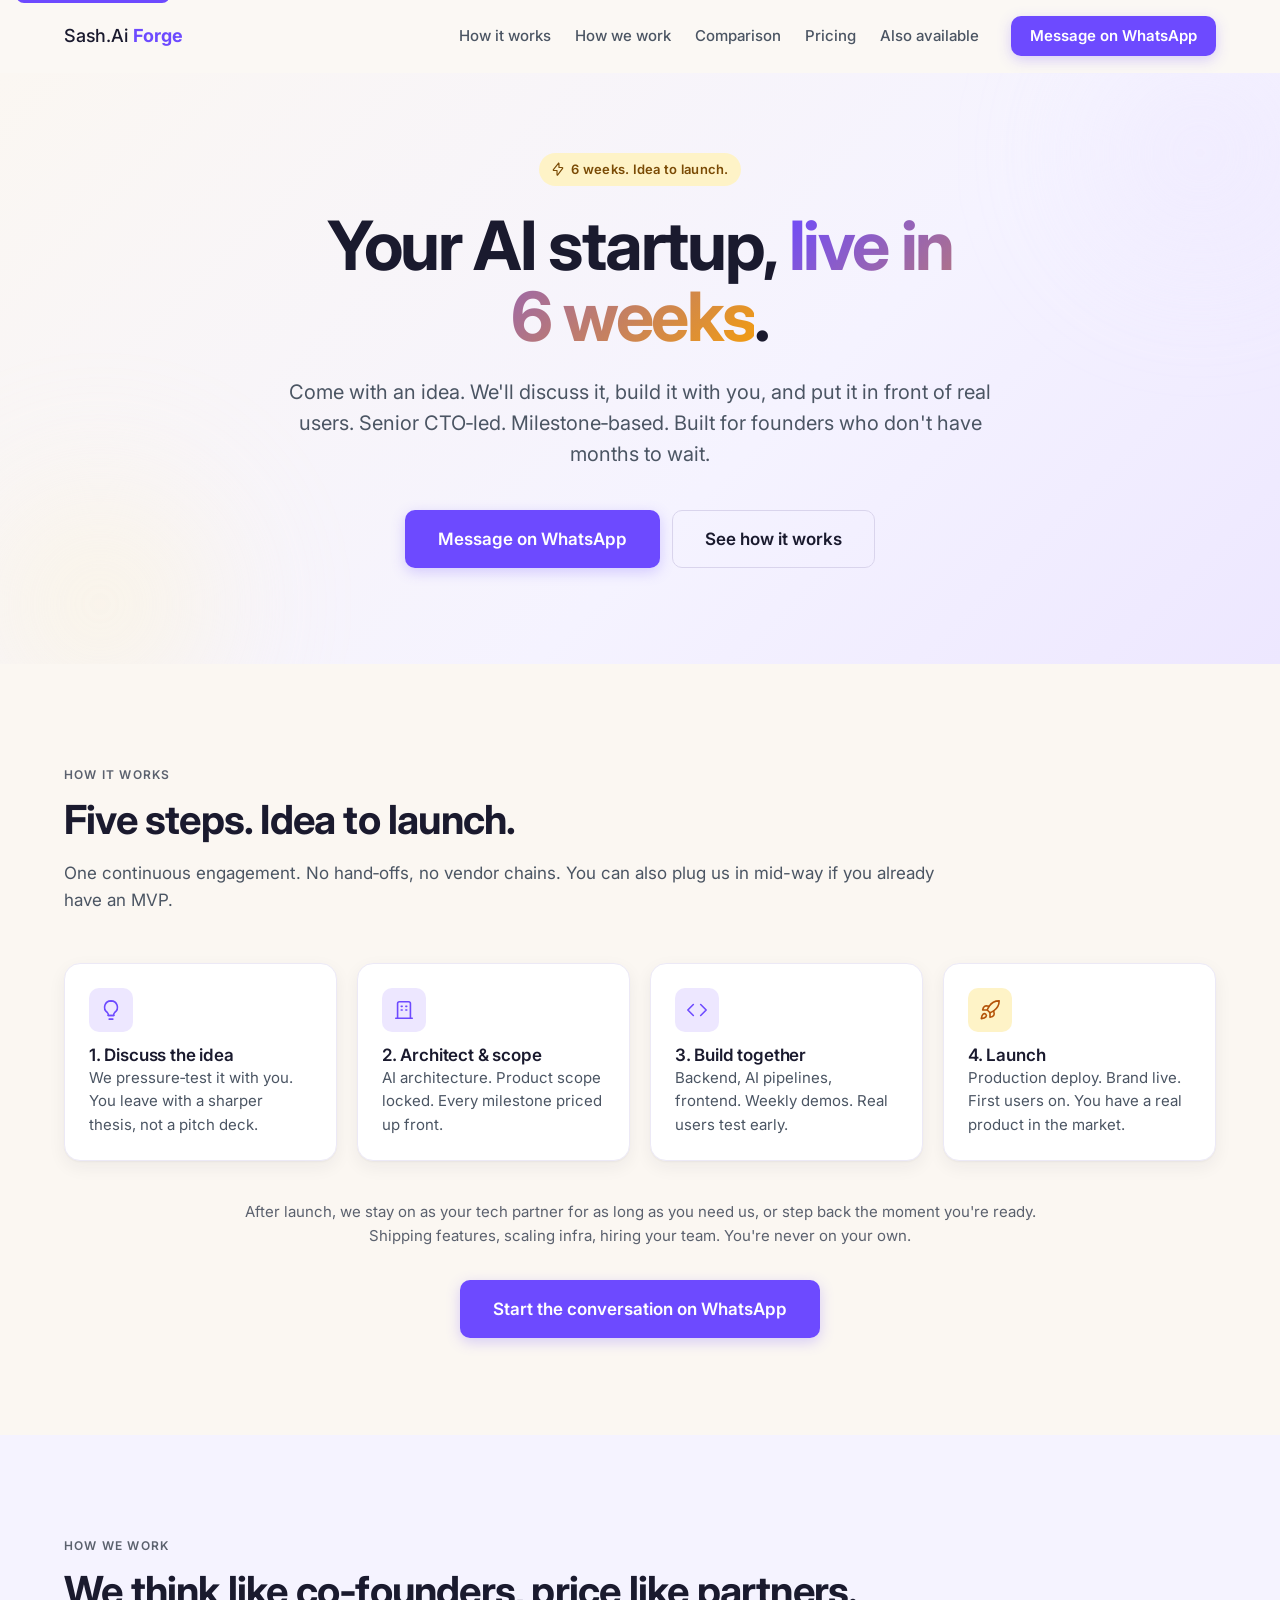
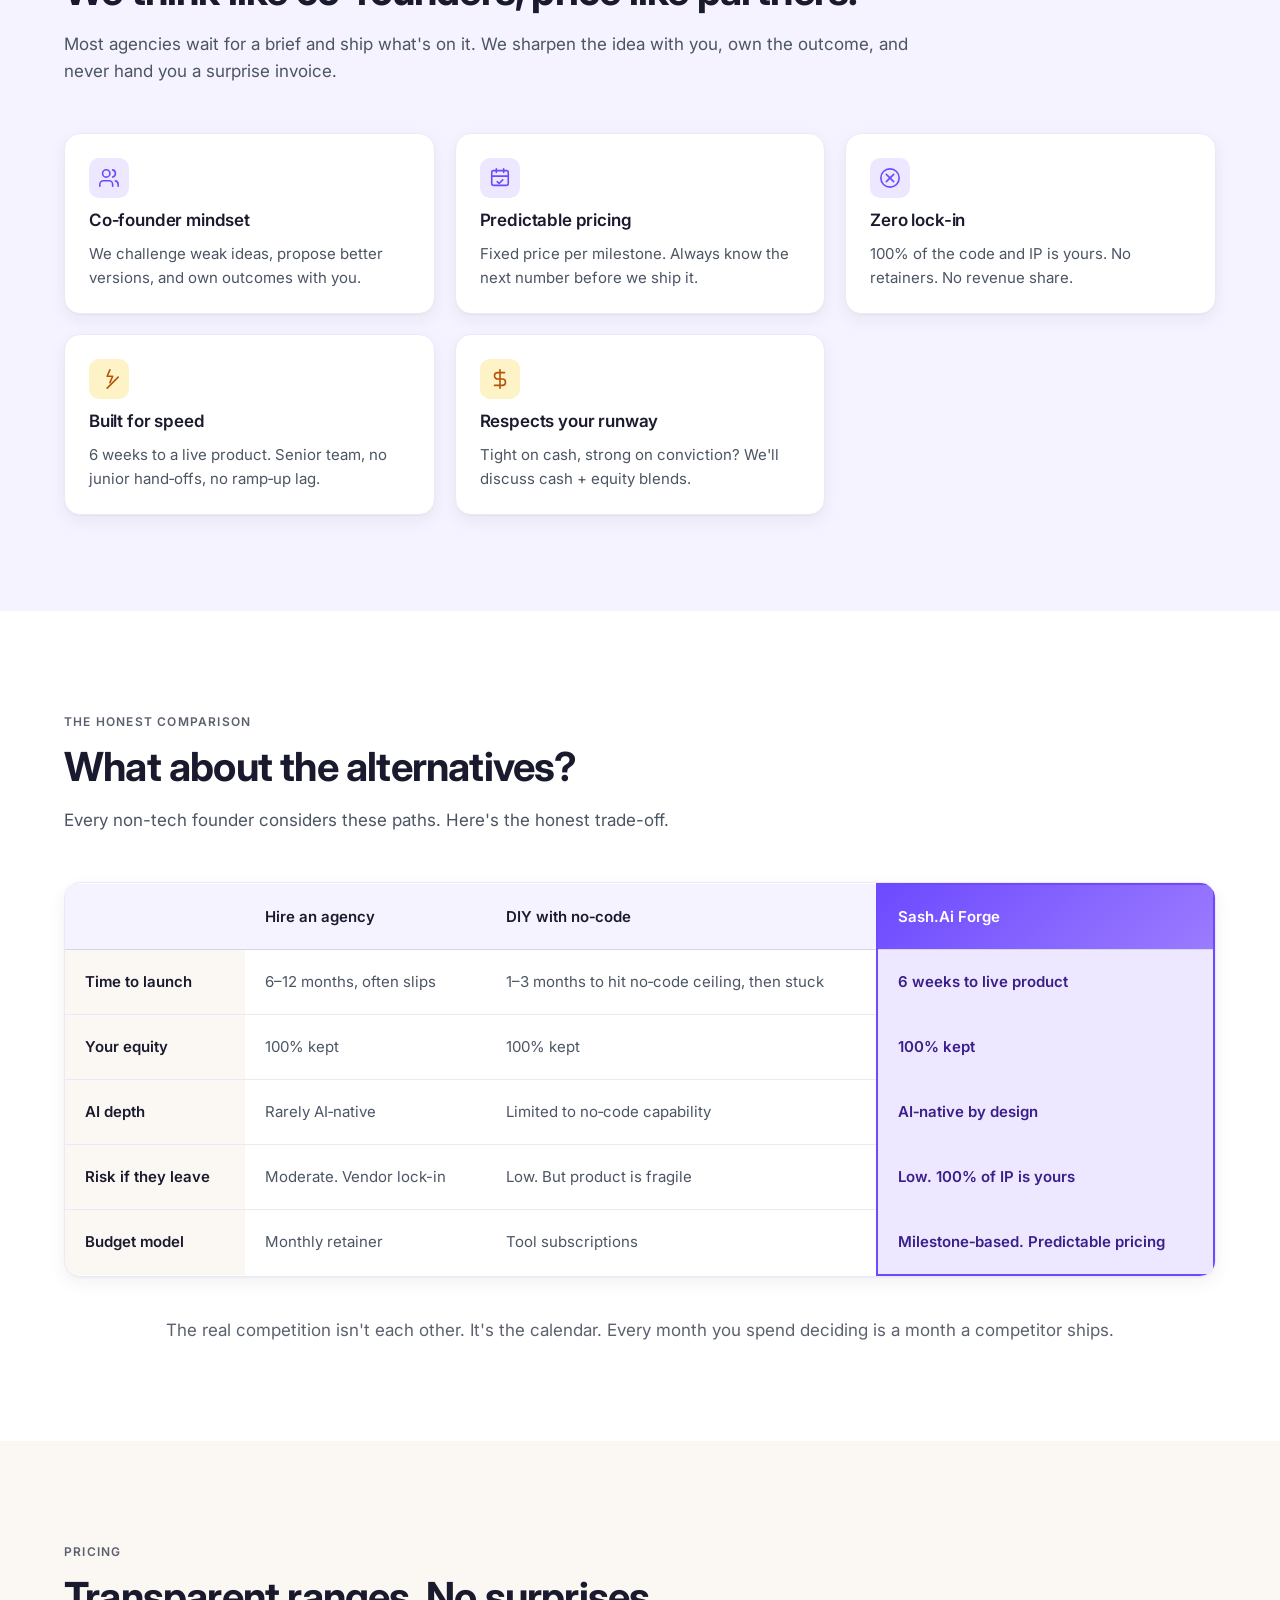
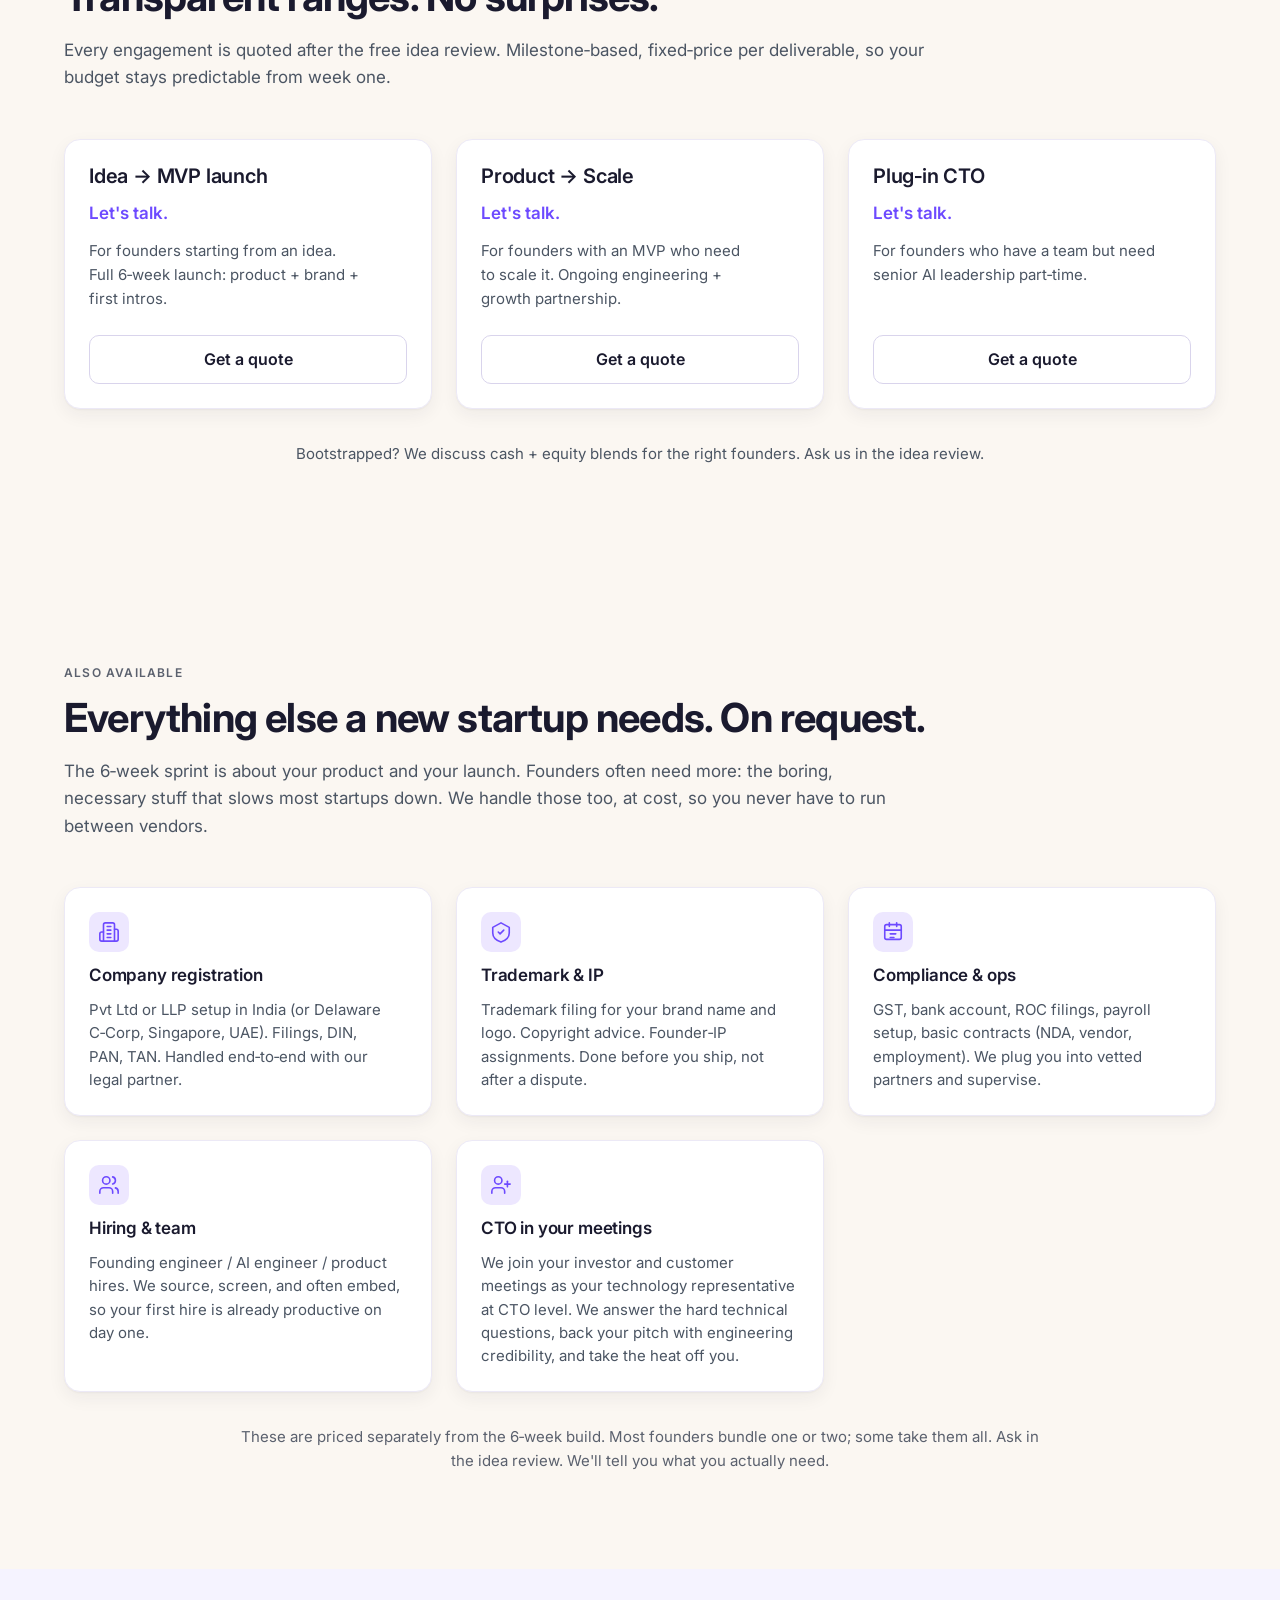
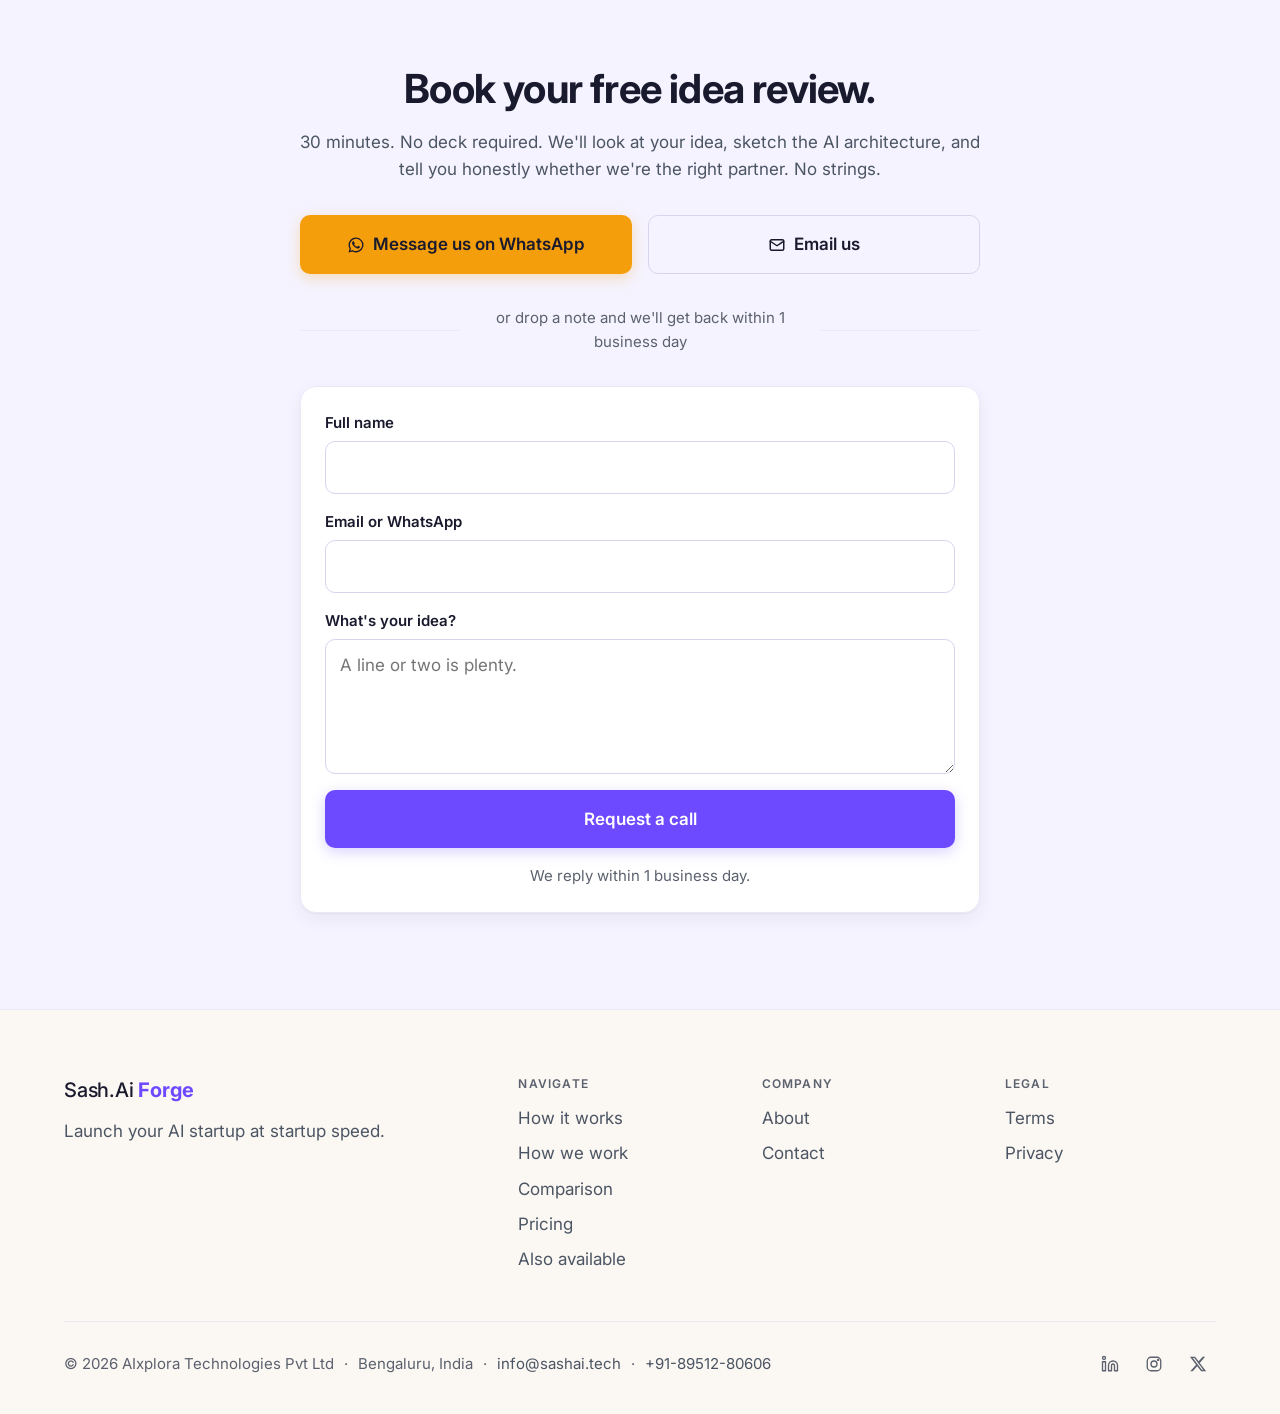
==== index.html @ 44ce14c2 "Remove 'Hire a tech co-founder' column from comparison table Comparison table now 4 columns instead " ====
<!DOCTYPE html>
<html lang="en">
<head>
  <meta charset="UTF-8">
  <meta name="viewport" content="width=device-width, initial-scale=1.0">
  <meta name="theme-color" content="#6D4AFF">

  <title>Sash.Ai Forge: Launch your AI startup at startup speed</title>
  <meta name="description" content="Non-technical founders launch AI startups in 6 weeks. Product and brand, built with you by a senior AI-native CTO. Predictable, milestone-based pricing. Built for founder runway.">
  <meta name="keywords" content="launch AI startup, AI startup launchpad, non-technical founder AI, idea to MVP in weeks, AI MVP development India, end to end startup launch, Bengaluru AI startup, fractional CTO India">
  <link rel="canonical" href="https://sovitgarg.github.io/sash_ai_forge/">
  <meta name="robots" content="index,follow,max-image-preview:large">
  <meta name="author" content="AIxplora Technologies Pvt Ltd">

  <!-- Open Graph -->
  <meta property="og:type" content="website">
  <meta property="og:site_name" content="Sash.Ai Forge">
  <meta property="og:title" content="Launch your AI startup at startup speed. Sash.Ai Forge">
  <meta property="og:description" content="Idea to launched AI product in 6 weeks. Built with you by a senior AI-native CTO. Predictable, milestone-based pricing.">
  <meta property="og:image" content="https://sovitgarg.github.io/sash_ai_forge/assets/images/og/og-image.svg">
  <meta property="og:image:alt" content="Sash.Ai Forge: Launch your AI startup at startup speed">
  <meta property="og:url" content="https://sovitgarg.github.io/sash_ai_forge/">
  <meta property="og:locale" content="en_US">

  <!-- Twitter -->
  <meta name="twitter:card" content="summary_large_image">
  <meta name="twitter:title" content="Launch your AI startup at startup speed">
  <meta name="twitter:description" content="Idea to launched AI product in 6 weeks. Built with you by a senior AI-native CTO.">
  <meta name="twitter:image" content="https://sovitgarg.github.io/sash_ai_forge/assets/images/og/og-image.svg">

  <!-- Favicons -->
  <link rel="icon" type="image/svg+xml" href="./assets/images/favicon.svg">
  <link rel="alternate icon" href="./favicon.ico">

  <!-- Fonts. Non-blocking with swap fallback -->
  <link rel="preconnect" href="https://fonts.googleapis.com">
  <link rel="preconnect" href="https://fonts.gstatic.com" crossorigin>
  <link rel="preload" as="style" href="https://fonts.googleapis.com/css2?family=Inter:wght@400;500;600;700&display=swap">
  <link rel="stylesheet" href="https://fonts.googleapis.com/css2?family=Inter:wght@400;500;600;700&display=swap" media="print" onload="this.media='all'">
  <noscript><link rel="stylesheet" href="https://fonts.googleapis.com/css2?family=Inter:wght@400;500;600;700&display=swap"></noscript>

  <!-- Styles -->
  <link rel="stylesheet" href="./assets/css/reset.css">
  <link rel="stylesheet" href="./assets/css/variables.css">
  <link rel="stylesheet" href="./assets/css/layout.css">
  <link rel="stylesheet" href="./assets/css/components.css">
  <link rel="stylesheet" href="./assets/css/sections.css">

  <!-- JSON-LD: Organization -->
  <script type="application/ld+json">
  {
    "@context": "https://schema.org",
    "@type": "Organization",
    "name": "Sash.Ai Forge",
    "legalName": "AIxplora Technologies Pvt Ltd",
    "url": "https://sovitgarg.github.io/sash_ai_forge/",
    "logo": "https://sovitgarg.github.io/sash_ai_forge/assets/images/og/og-image.svg",
    "description": "A startup launchpad for non-technical founders. Product and brand delivered as one orchestrated launch in 6 weeks, led by a senior AI-native CTO.",
    "sameAs": [
      "https://www.sashai.tech"
    ],
    "contactPoint": [
      {
        "@type": "ContactPoint",
        "email": "info@sashai.tech",
        "telephone": "+91-89512-80606",
        "contactType": "Sales",
        "areaServed": ["IN", "US", "AE", "SG", "GB"],
        "availableLanguage": ["en"]
      },
      {
        "@type": "ContactPoint",
        "contactType": "Customer Support",
        "url": "https://wa.me/918951280606",
        "availableLanguage": ["en"]
      }
    ],
    "address": {
      "@type": "PostalAddress",
      "streetAddress": "301, 2nd Main Rd, east of NGEF Layout, Kasturi Nagar",
      "addressLocality": "Bengaluru",
      "addressRegion": "Karnataka",
      "postalCode": "560043",
      "addressCountry": "IN"
    }
  }
  </script>

  <!-- JSON-LD: Service -->
  <script type="application/ld+json">
  {
    "@context": "https://schema.org",
    "@type": "Service",
    "serviceType": "AI startup launchpad: end-to-end product build and brand, led by a senior AI-native CTO, for non-technical founders",
    "provider": {
      "@type": "Organization",
      "name": "Sash.Ai Forge",
      "url": "https://sovitgarg.github.io/sash_ai_forge/"
    },
    "areaServed": ["IN", "US", "AE", "SG", "GB"],
    "audience": {
      "@type": "Audience",
      "audienceType": "Non-technical founders launching AI startups"
    },
    "offers": [
      { "@type": "Offer", "name": "Idea to MVP launch (6-week)", "description": "Full 6-week launch: product and brand." },
      { "@type": "Offer", "name": "Product to scale engagement", "description": "Ongoing engineering + growth partnership for founders with an MVP." },
      { "@type": "Offer", "name": "Plug-in CTO (part-time technical leadership)", "description": "Senior AI leadership for founders who already have a team." }
    ]
  }
  </script>

  <!-- JSON-LD: BreadcrumbList -->
  <script type="application/ld+json">
  {
    "@context": "https://schema.org",
    "@type": "BreadcrumbList",
    "itemListElement": [
      { "@type": "ListItem", "position": 1, "name": "Home", "item": "https://sovitgarg.github.io/sash_ai_forge/" }
    ]
  }
  </script>
</head>
<body>
  <a class="skip-link" href="#main">Skip to content</a>

  <header class="site-header" role="banner">
    <div class="container site-header__inner">
      <a class="site-header__logo" href="#hero" aria-label="Sash.Ai Forge home">
        Sash.Ai <strong>Forge</strong>
      </a>

      <nav class="site-nav" role="navigation" aria-label="Primary">
        <ul class="site-nav__list">
          <li><a class="site-nav__link" href="#journey">How it works</a></li>
          <li><a class="site-nav__link" href="#partnership">How we work</a></li>
          <li><a class="site-nav__link" href="#comparison">Comparison</a></li>
          <li><a class="site-nav__link" href="#pricing">Pricing</a></li>
          <li><a class="site-nav__link" href="#extras">Also available</a></li>
        </ul>
        <a class="btn btn--primary site-header__cta" href="https://wa.me/918951280606" data-wa="Header">Message on WhatsApp</a>
      </nav>

      <button class="site-header__burger" type="button" data-nav-toggle aria-expanded="false" aria-controls="mobile-nav" aria-label="Open navigation menu">
        <span class="site-header__burger-bar" aria-hidden="true"></span>
        <span class="site-header__burger-bar" aria-hidden="true"></span>
        <span class="site-header__burger-bar" aria-hidden="true"></span>
      </button>
    </div>

    <div id="mobile-nav" class="mobile-nav" data-nav-menu data-open="false" role="navigation" aria-label="Mobile">
      <ul class="mobile-nav__list">
        <li><a class="mobile-nav__link" href="#journey">How it works</a></li>
        <li><a class="mobile-nav__link" href="#partnership">How we work</a></li>
        <li><a class="mobile-nav__link" href="#comparison">Comparison</a></li>
        <li><a class="mobile-nav__link" href="#pricing">Pricing</a></li>
        <li><a class="mobile-nav__link" href="#extras">Also available</a></li>
      </ul>
      <a class="btn btn--primary btn--block mobile-nav__cta" href="https://wa.me/918951280606" data-wa="Header-Mobile">Message on WhatsApp</a>
    </div>
  </header>

  <main id="main">
    <!-- §1 HERO -->
    <section id="hero" class="hero" data-hero aria-labelledby="hero-title">
      <div class="container hero__inner">
        <div class="hero__content reveal">
          <span class="hero__eyebrow badge badge--warm">
            <svg class="icon" aria-hidden="true" viewBox="0 0 24 24" fill="none" stroke="currentColor" stroke-width="2" stroke-linecap="round" stroke-linejoin="round"><path d="M13 2 4.09 12.97a1 1 0 0 0 .77 1.63h5.47v7.4a.5.5 0 0 0 .89.31L19.91 11.03a1 1 0 0 0-.77-1.63h-5.47V2.31a.5.5 0 0 0-.67-.3z"/></svg>
            6 weeks. Idea to launch.
          </span>
          <h1 id="hero-title" class="hero__title">Your AI startup, <span class="hero__title-accent">live in 6 weeks</span>.</h1>
          <p class="hero__subhead">
            Come with an idea. We'll discuss it, build it with you, and put it in front of real users. Senior CTO‑led. Milestone‑based. Built for founders who don't have months to wait.
          </p>

          <div class="hero__ctas">
            <a class="btn btn--primary btn--lg hero__cta-primary" href="https://wa.me/918951280606" data-wa="Hero">Message on WhatsApp</a>
            <a class="btn btn--secondary btn--lg hero__cta-secondary" href="#journey">See how it works</a>
          </div>
        </div>
      </div>
    </section>

    <!-- §2 JOURNEY -->
    <section id="journey" class="section section--warm">
      <div class="container">
        <header class="section-header reveal">
          <p class="eyebrow">HOW IT WORKS</p>
          <h2>Five steps. Idea to launch.</h2>
          <p class="lead">One continuous engagement. No hand‑offs, no vendor chains. You can also plug us in mid-way if you already have an MVP.</p>
        </header>

        <ol class="journey-list reveal">
          <li class="journey-card card">
            <span class="journey-card__icon" aria-hidden="true">
              <svg viewBox="0 0 24 24" fill="none" stroke="currentColor" stroke-width="1.75" stroke-linecap="round" stroke-linejoin="round">
                <path d="M9 18h6"/><path d="M10 22h4"/>
                <path d="M12 2a7 7 0 0 0-4 12.73c.66.53 1 1.33 1 2.15V18h6v-1.12c0-.82.34-1.62 1-2.15A7 7 0 0 0 12 2z"/>
              </svg>
            </span>
            <div class="journey-card__body">
              <h3 class="journey-card__title">1. Discuss the idea</h3>
              <p>We pressure‑test it with you. You leave with a sharper thesis, not a pitch deck.</p>
            </div>
          </li>

          <li class="journey-card card">
            <span class="journey-card__icon" aria-hidden="true">
              <svg viewBox="0 0 24 24" fill="none" stroke="currentColor" stroke-width="1.75" stroke-linecap="round" stroke-linejoin="round">
                <path d="M3 21h18"/><path d="M9 8h1"/><path d="M9 12h1"/><path d="M14 8h1"/><path d="M14 12h1"/>
                <path d="M5 21V5a2 2 0 0 1 2-2h10a2 2 0 0 1 2 2v16"/>
              </svg>
            </span>
            <div class="journey-card__body">
              <h3 class="journey-card__title">2. Architect &amp; scope</h3>
              <p>AI architecture. Product scope locked. Every milestone priced up front.</p>
            </div>
          </li>

          <li class="journey-card card">
            <span class="journey-card__icon" aria-hidden="true">
              <svg viewBox="0 0 24 24" fill="none" stroke="currentColor" stroke-width="1.75" stroke-linecap="round" stroke-linejoin="round">
                <path d="M16 18 22 12 16 6"/><path d="m8 6-6 6 6 6"/>
              </svg>
            </span>
            <div class="journey-card__body">
              <h3 class="journey-card__title">3. Build together</h3>
              <p>Backend, AI pipelines, frontend. Weekly demos. Real users test early.</p>
            </div>
          </li>

          <li class="journey-card card">
            <span class="journey-card__icon" aria-hidden="true">
              <svg viewBox="0 0 24 24" fill="none" stroke="currentColor" stroke-width="1.75" stroke-linecap="round" stroke-linejoin="round">
                <path d="M4.5 16.5c-1.5 1.26-2 5-2 5s3.74-.5 5-2c.71-.84.7-2.13-.09-2.91a2.18 2.18 0 0 0-2.91-.09z"/>
                <path d="m12 15-3-3a22 22 0 0 1 2-3.95A12.88 12.88 0 0 1 22 2c0 2.72-.78 7.5-6 11a22.35 22.35 0 0 1-4 2z"/>
                <path d="M9 12H4s.55-3.03 2-4c1.62-1.08 5 0 5 0"/>
                <path d="M12 15v5s3.03-.55 4-2c1.08-1.62 0-5 0-5"/>
              </svg>
            </span>
            <div class="journey-card__body">
              <h3 class="journey-card__title">4. Launch</h3>
              <p>Production deploy. Brand live. First users on. You have a real product in the market.</p>
            </div>
          </li>

        </ol>

        <p class="journey-afterword reveal">After launch, we stay on as your tech partner for as long as you need us, or step back the moment you're ready. Shipping features, scaling infra, hiring your team. You're never on your own.</p>

        <div class="journey-cta reveal">
          <a class="btn btn--primary btn--lg" href="https://wa.me/918951280606" data-wa="Journey">Start the conversation on WhatsApp</a>
        </div>
      </div>
    </section>

    <!-- §3 (merged). PARTNERSHIP + RUNWAY -->
    <section id="partnership" class="section section--soft" aria-labelledby="partnership-title">
      <div class="container">
        <header class="section-header reveal">
          <p class="eyebrow">HOW WE WORK</p>
          <h2 id="partnership-title">We think like co‑founders, price like partners.</h2>
          <p class="lead">Most agencies wait for a brief and ship what's on it. We sharpen the idea with you, own the outcome, and never hand you a surprise invoice.</p>
        </header>

        <ul class="values-grid reveal">
          <li class="value-card card">
            <span class="icon-tile" aria-hidden="true">
              <svg viewBox="0 0 24 24" fill="none" stroke="currentColor" stroke-width="1.75" stroke-linecap="round" stroke-linejoin="round"><path d="M16 21v-2a4 4 0 0 0-4-4H6a4 4 0 0 0-4 4v2"/><circle cx="9" cy="7" r="4"/><path d="M22 21v-2a4 4 0 0 0-3-3.87"/><path d="M16 3.13a4 4 0 0 1 0 7.75"/></svg>
            </span>
            <h3>Co‑founder mindset</h3>
            <p>We challenge weak ideas, propose better versions, and own outcomes with you.</p>
          </li>

          <li class="value-card card">
            <span class="icon-tile" aria-hidden="true">
              <svg viewBox="0 0 24 24" fill="none" stroke="currentColor" stroke-width="1.75" stroke-linecap="round" stroke-linejoin="round"><rect x="3" y="4" width="18" height="16" rx="2"/><path d="M16 2v4"/><path d="M8 2v4"/><path d="M3 10h18"/><path d="m9 16 2 2 4-4"/></svg>
            </span>
            <h3>Predictable pricing</h3>
            <p>Fixed price per milestone. Always know the next number before we ship it.</p>
          </li>

          <li class="value-card card">
            <span class="icon-tile" aria-hidden="true">
              <svg viewBox="0 0 24 24" fill="none" stroke="currentColor" stroke-width="1.75" stroke-linecap="round" stroke-linejoin="round"><circle cx="12" cy="12" r="10"/><path d="M16 8 8 16"/><path d="M16 16 8 8"/></svg>
            </span>
            <h3>Zero lock-in</h3>
            <p>100% of the code and IP is yours. No retainers. No revenue share.</p>
          </li>

          <li class="value-card card">
            <span class="icon-tile icon-tile--warm" aria-hidden="true">
              <svg viewBox="0 0 24 24" fill="none" stroke="currentColor" stroke-width="1.75" stroke-linecap="round" stroke-linejoin="round"><path d="m13 2-3 7h6l-3 7"/><path d="m10 22 12-12"/></svg>
            </span>
            <h3>Built for speed</h3>
            <p>6 weeks to a live product. Senior team, no junior hand‑offs, no ramp‑up lag.</p>
          </li>

          <li class="value-card card">
            <span class="icon-tile icon-tile--warm" aria-hidden="true">
              <svg viewBox="0 0 24 24" fill="none" stroke="currentColor" stroke-width="1.75" stroke-linecap="round" stroke-linejoin="round"><path d="M12 2v20"/><path d="M17 5H9.5a3.5 3.5 0 0 0 0 7h5a3.5 3.5 0 0 1 0 7H6"/></svg>
            </span>
            <h3>Respects your runway</h3>
            <p>Tight on cash, strong on conviction? We'll discuss cash + equity blends.</p>
          </li>

        </ul>
      </div>
    </section>

    <!-- §5 COMPARISON -->
    <section id="comparison" class="section">
      <div class="container">
        <header class="section-header reveal">
          <p class="eyebrow">THE HONEST COMPARISON</p>
          <h2>What about the alternatives?</h2>
          <p class="lead">Every non-tech founder considers these paths. Here's the honest trade-off.</p>
        </header>

        <div class="table-wrap reveal">
          <table class="compare-table">
            <thead>
              <tr>
                <th scope="col"><span class="sr-only">Dimension</span></th>
                <th scope="col">Hire an agency</th>
                <th scope="col">DIY with no‑code</th>
                <th scope="col" class="compare-table__sash">Sash.Ai Forge</th>
              </tr>
            </thead>
            <tbody>
              <tr>
                <th scope="row">Time to launch</th>
                <td>6&ndash;12 months, often slips</td>
                <td>1&ndash;3 months to hit no‑code ceiling, then stuck</td>
                <td class="compare-table__sash"><strong>6 weeks to live product</strong></td>
              </tr>
              <tr>
                <th scope="row">Your equity</th>
                <td>100% kept</td>
                <td>100% kept</td>
                <td class="compare-table__sash"><strong>100% kept</strong></td>
              </tr>
              <tr>
                <th scope="row">AI depth</th>
                <td>Rarely AI‑native</td>
                <td>Limited to no‑code capability</td>
                <td class="compare-table__sash"><strong>AI‑native by design</strong></td>
              </tr>
              <tr>
                <th scope="row">Risk if they leave</th>
                <td>Moderate. Vendor lock-in</td>
                <td>Low. But product is fragile</td>
                <td class="compare-table__sash"><strong>Low. 100% of IP is yours</strong></td>
              </tr>
              <tr>
                <th scope="row">Budget model</th>
                <td>Monthly retainer</td>
                <td>Tool subscriptions</td>
                <td class="compare-table__sash"><strong>Milestone‑based. Predictable pricing</strong></td>
              </tr>
            </tbody>
          </table>
        </div>

        <p class="compare-footnote reveal">The real competition isn't each other. It's the calendar. Every month you spend deciding is a month a competitor ships.</p>
      </div>
    </section>


    <!-- Case studies section: hidden for v1. Re-enable when real outcomes + logos are available. -->
    <!--
    <section id="case-studies" class="section section--warm">
      <div class="container">
        <header class="section-header">
          <p class="eyebrow">PROOF</p>
          <h2>Products we've shipped.</h2>
        </header>
        <div class="grid grid--2">
          <article class="card">
            <h3>Grambvels AI</h3>
            <p>Voice-AI latency cut to production‑grade. Shipped in X weeks.</p>
            <a href="./case-studies/grambvels.html">Read the story &rarr;</a>
          </article>
          <article class="card">
            <h3>Kokken Robotics</h3>
            <p>Intelligent call assistant with agentic capabilities, live with X users.</p>
            <a href="./case-studies/kokken.html">Read the story &rarr;</a>
          </article>
        </div>
      </div>
    </section>
    -->

    <!-- §9 PRICING -->
    <section id="pricing" class="section section--warm">
      <div class="container">
        <header class="section-header reveal">
          <p class="eyebrow">PRICING</p>
          <h2>Transparent ranges. No surprises.</h2>
          <p class="lead">Every engagement is quoted after the free idea review. Milestone&#8209;based, fixed&#8209;price per deliverable, so your budget stays predictable from week one.</p>
        </header>

        <div class="grid grid--3 reveal">
          <article class="card pricing-card">
            <h3 class="pricing-card__title">Idea &rarr; MVP launch</h3>
            <p class="pricing-card__price">Let's talk.</p>
            <p class="pricing-card__desc">For founders starting from an idea. Full 6&#8209;week launch: product + brand + first intros.</p>
            <a class="btn btn--secondary btn--block" href="#contact">Get a quote</a>
          </article>

          <article class="card pricing-card">
            <h3 class="pricing-card__title">Product &rarr; Scale</h3>
            <p class="pricing-card__price">Let's talk.</p>
            <p class="pricing-card__desc">For founders with an MVP who need to scale it. Ongoing engineering + growth partnership.</p>
            <a class="btn btn--secondary btn--block" href="#contact">Get a quote</a>
          </article>

          <article class="card pricing-card">
            <h3 class="pricing-card__title">Plug‑in CTO</h3>
            <p class="pricing-card__price">Let's talk.</p>
            <p class="pricing-card__desc">For founders who have a team but need senior AI leadership part‑time.</p>
            <a class="btn btn--secondary btn--block" href="#contact">Get a quote</a>
          </article>
        </div>

        <p class="pricing-footnote reveal">Bootstrapped? We discuss cash + equity blends for the right founders. Ask us in the idea review.</p>
      </div>
    </section>


    <!-- §10.5 ADDITIONAL SERVICES -->
    <section id="extras" class="section section--warm">
      <div class="container">
        <header class="section-header reveal">
          <p class="eyebrow">ALSO AVAILABLE</p>
          <h2>Everything else a new startup needs. On request.</h2>
          <p class="lead">The 6‑week sprint is about your product and your launch. Founders often need more: the boring, necessary stuff that slows most startups down. We handle those too, at cost, so you never have to run between vendors.</p>
        </header>

        <ul class="extras-grid grid grid--3 reveal">
          <li class="extras-tile card">
            <span class="icon-tile" aria-hidden="true">
              <svg viewBox="0 0 24 24" fill="none" stroke="currentColor" stroke-width="1.75" stroke-linecap="round" stroke-linejoin="round" aria-hidden="true">
                <path d="M6 22V4a2 2 0 0 1 2-2h8a2 2 0 0 1 2 2v18Z"/>
                <path d="M6 12H4a2 2 0 0 0-2 2v6a2 2 0 0 0 2 2h2"/>
                <path d="M18 9h2a2 2 0 0 1 2 2v9a2 2 0 0 1-2 2h-2"/>
                <path d="M10 6h4"/>
                <path d="M10 10h4"/>
                <path d="M10 14h4"/>
                <path d="M10 18h4"/>
              </svg>
            </span>
            <h3 class="extras-tile__title">Company registration</h3>
            <p>Pvt Ltd or LLP setup in India (or Delaware C‑Corp, Singapore, UAE). Filings, DIN, PAN, TAN. Handled end‑to‑end with our legal partner.</p>
          </li>

          <li class="extras-tile card">
            <span class="icon-tile" aria-hidden="true">
              <svg viewBox="0 0 24 24" fill="none" stroke="currentColor" stroke-width="1.75" stroke-linecap="round" stroke-linejoin="round" aria-hidden="true">
                <path d="M12 2 3 7v6c0 5 3.5 8 9 10 5.5-2 9-5 9-10V7l-9-5z"/>
                <path d="m9 12 2 2 4-4"/>
              </svg>
            </span>
            <h3 class="extras-tile__title">Trademark &amp; IP</h3>
            <p>Trademark filing for your brand name and logo. Copyright advice. Founder‑IP assignments. Done before you ship, not after a dispute.</p>
          </li>

          <li class="extras-tile card">
            <span class="icon-tile" aria-hidden="true">
              <svg viewBox="0 0 24 24" fill="none" stroke="currentColor" stroke-width="1.75" stroke-linecap="round" stroke-linejoin="round" aria-hidden="true">
                <rect x="3" y="4" width="18" height="16" rx="2"/>
                <path d="M8 2v4"/>
                <path d="M16 2v4"/>
                <path d="M3 10h18"/>
                <path d="M9 14h6"/>
                <path d="M9 18h4"/>
              </svg>
            </span>
            <h3 class="extras-tile__title">Compliance &amp; ops</h3>
            <p>GST, bank account, ROC filings, payroll setup, basic contracts (NDA, vendor, employment). We plug you into vetted partners and supervise.</p>
          </li>

          <li class="extras-tile card">
            <span class="icon-tile" aria-hidden="true">
              <svg viewBox="0 0 24 24" fill="none" stroke="currentColor" stroke-width="1.75" stroke-linecap="round" stroke-linejoin="round" aria-hidden="true">
                <path d="M16 21v-2a4 4 0 0 0-4-4H6a4 4 0 0 0-4 4v2"/>
                <circle cx="9" cy="7" r="4"/>
                <path d="M22 21v-2a4 4 0 0 0-3-3.87"/>
                <path d="M16 3.13a4 4 0 0 1 0 7.75"/>
              </svg>
            </span>
            <h3 class="extras-tile__title">Hiring &amp; team</h3>
            <p>Founding engineer / AI engineer / product hires. We source, screen, and often embed, so your first hire is already productive on day one.</p>
          </li>

          <li class="extras-tile card">
            <span class="icon-tile" aria-hidden="true">
              <svg viewBox="0 0 24 24" fill="none" stroke="currentColor" stroke-width="1.75" stroke-linecap="round" stroke-linejoin="round" aria-hidden="true">
                <path d="M16 21v-2a4 4 0 0 0-4-4H6a4 4 0 0 0-4 4v2"/>
                <circle cx="9" cy="7" r="4"/>
                <path d="M22 11h-6"/><path d="M19 8v6"/>
              </svg>
            </span>
            <h3 class="extras-tile__title">CTO in your meetings</h3>
            <p>We join your investor and customer meetings as your technology representative at CTO level. We answer the hard technical questions, back your pitch with engineering credibility, and take the heat off you.</p>
          </li>
        </ul>

        <p class="extras-footnote reveal">These are priced separately from the 6‑week build. Most founders bundle one or two; some take them all. Ask in the idea review. We'll tell you what you actually need.</p>
      </div>
    </section>

    <!-- §11 FINAL CTA -->
    <section id="contact" class="section section--soft">
      <div class="container">
        <div class="final-cta reveal">
          <header class="section-header final-cta__header">
            <h2>Book your free idea review.</h2>
            <p class="lead">30 minutes. No deck required. We'll look at your idea, sketch the AI architecture, and tell you honestly whether we're the right partner. No strings.</p>
          </header>

          <div class="final-cta__channels">
            <a class="btn btn--warm btn--lg" href="https://wa.me/918951280606" data-wa="FinalCTA">
              <svg class="icon" aria-hidden="true" viewBox="0 0 24 24" fill="currentColor">
                <path d="M12.04 2a9.93 9.93 0 0 0-8.6 14.9L2 22l5.25-1.37a9.93 9.93 0 1 0 4.8-18.63zm0 18.1a8.16 8.16 0 0 1-4.15-1.13l-.3-.18-3.11.81.83-3.03-.2-.32a8.16 8.16 0 1 1 6.93 3.85zm4.7-6.12c-.26-.13-1.52-.75-1.75-.83-.24-.09-.41-.13-.58.13-.17.26-.67.83-.82 1-.15.17-.3.2-.56.07-.26-.13-1.09-.4-2.07-1.28-.77-.68-1.28-1.53-1.43-1.79-.15-.26-.02-.4.11-.53.11-.11.26-.3.39-.44.13-.15.17-.26.26-.43.09-.17.04-.32-.02-.45-.07-.13-.58-1.4-.8-1.93-.21-.5-.43-.44-.58-.45-.15-.01-.32-.01-.5-.01-.17 0-.45.07-.69.32-.24.26-.9.88-.9 2.14 0 1.26.92 2.48 1.05 2.65.13.17 1.82 2.78 4.41 3.9.62.27 1.1.43 1.47.55.62.2 1.18.17 1.62.1.49-.07 1.52-.62 1.74-1.22.22-.6.22-1.11.15-1.22-.06-.11-.24-.17-.5-.3z"/>
              </svg>
              <span>Message us on WhatsApp</span>
            </a>
            <a class="btn btn--secondary btn--lg" href="mailto:info@sashai.tech" data-email>
              <svg class="icon" aria-hidden="true" viewBox="0 0 24 24" fill="none" stroke="currentColor" stroke-width="1.75" stroke-linecap="round" stroke-linejoin="round">
                <rect x="3" y="5" width="18" height="14" rx="2"/>
                <path d="m3 7 9 6 9-6"/>
              </svg>
              <span>Email us</span>
            </a>
          </div>

          <div class="final-cta__divider">
            <span>or drop a note and we'll get back within 1 business day</span>
          </div>

          <form class="final-cta__form" action="mailto:info@sashai.tech" method="post" enctype="text/plain">
            <div class="form-field">
              <label for="cta-name">Full name</label>
              <input id="cta-name" name="name" type="text" autocomplete="name" required>
            </div>

            <div class="form-field">
              <label for="cta-contact">Email or WhatsApp</label>
              <input id="cta-contact" name="contact" type="text" autocomplete="email" required>
            </div>

            <div class="form-field">
              <label for="cta-idea">What's your idea?</label>
              <textarea id="cta-idea" name="idea" rows="4" placeholder="A line or two is plenty."></textarea>
            </div>

            <button type="submit" class="btn btn--primary btn--block btn--lg">Request a call</button>
            <p class="final-cta__microcopy">We reply within 1 business day.</p>
          </form>
        </div>
      </div>
    </section>
  </main>

  <footer class="site-footer">
    <div class="container">
      <div class="site-footer__grid">
        <div class="site-footer__col site-footer__col--brand">
          <p class="site-footer__wordmark">Sash.Ai <strong>Forge</strong></p>
          <p class="site-footer__tagline">Launch your AI startup at startup speed.</p>
        </div>

        <nav class="site-footer__col" aria-labelledby="footer-navigate">
          <p id="footer-navigate" class="site-footer__heading">Navigate</p>
          <ul>
            <li><a href="#journey">How it works</a></li>
            <li><a href="#partnership">How we work</a></li>
            <li><a href="#comparison">Comparison</a></li>
            <li><a href="#pricing">Pricing</a></li>
            <li><a href="#extras">Also available</a></li>
          </ul>
        </nav>

        <nav class="site-footer__col" aria-labelledby="footer-company">
          <p id="footer-company" class="site-footer__heading">Company</p>
          <ul>
            <li><a href="https://www.sashai.tech" target="_blank" rel="noopener">About</a></li>
            <li><a href="#contact">Contact</a></li>
          </ul>
        </nav>

        <nav class="site-footer__col" aria-labelledby="footer-legal">
          <p id="footer-legal" class="site-footer__heading">Legal</p>
          <ul>
            <li><a href="https://www.sashai.tech/termsofuse" target="_blank" rel="noopener">Terms</a></li>
            <li><a href="https://www.sashai.tech/privacypolicy" target="_blank" rel="noopener">Privacy</a></li>
          </ul>
        </nav>
      </div>

      <div class="site-footer__bottom">
        <p class="site-footer__copy">
          &copy; <span data-year>2026</span> AIxplora Technologies Pvt Ltd
          <span class="site-footer__sep" aria-hidden="true">&middot;</span>
          Bengaluru, India
          <span class="site-footer__sep" aria-hidden="true">&middot;</span>
          <a href="mailto:info@sashai.tech" data-email>info@sashai.tech</a>
          <span class="site-footer__sep" aria-hidden="true">&middot;</span>
          <a href="tel:+918951280606" data-phone>+91-89512-80606</a>
        </p>

        <ul class="site-footer__social" aria-label="Social links">
          <!-- TODO: replace # with real LinkedIn URL when available -->
          <li>
            <a href="#" aria-label="Sash.Ai on LinkedIn">
              <svg aria-hidden="true" viewBox="0 0 24 24" fill="none" stroke="currentColor" stroke-width="1.75" stroke-linecap="round" stroke-linejoin="round">
                <path d="M16 8a6 6 0 0 1 6 6v7h-4v-7a2 2 0 0 0-4 0v7h-4v-7a6 6 0 0 1 6-6z"/>
                <rect x="2" y="9" width="4" height="12"/>
                <circle cx="4" cy="4" r="2"/>
              </svg>
            </a>
          </li>
          <!-- TODO: replace # with real Instagram URL when available -->
          <li>
            <a href="#" aria-label="Sash.Ai on Instagram">
              <svg aria-hidden="true" viewBox="0 0 24 24" fill="none" stroke="currentColor" stroke-width="1.75" stroke-linecap="round" stroke-linejoin="round">
                <rect x="3" y="3" width="18" height="18" rx="5"/>
                <circle cx="12" cy="12" r="4"/>
                <circle cx="17.5" cy="6.5" r="0.75" fill="currentColor"/>
              </svg>
            </a>
          </li>
          <!-- TODO: replace # with real X/Twitter URL when available -->
          <li>
            <a href="#" aria-label="Sash.Ai on X / Twitter">
              <svg aria-hidden="true" viewBox="0 0 24 24" fill="currentColor">
                <path d="M18.244 2.25h3.308l-7.227 8.26 8.502 11.24H16.17l-5.214-6.817L4.99 21.75H1.68l7.73-8.835L1.254 2.25H8.08l4.713 6.231zm-1.161 17.52h1.833L7.084 4.126H5.117z"/>
              </svg>
            </a>
          </li>
        </ul>
      </div>
    </div>
  </footer>

  <script src="./assets/js/config.js" defer></script>
  <script src="./assets/js/main.js" defer></script>

  <!--
    Analytics. Disabled for v1 per design doc §11 decision 6.
    To enable Plausible (recommended, no cookie banner):
      <script defer data-domain="sovitgarg.github.io/sash_ai_forge" src="https://plausible.io/js/script.js"></script>
    To enable GA4:
      <script async src="https://www.googletagmanager.com/gtag/js?id=G-XXXXXXX"></script>
      <script>window.dataLayer=window.dataLayer||[];function gtag(){dataLayer.push(arguments)}gtag('js',new Date());gtag('config','G-XXXXXXX');</script>
    Also flip window.SAF_CONFIG.analyticsProvider + analyticsId in assets/js/config.js.
  -->
</body>
</html>
---- assets/css/variables.css ----
:root {
  /* Surfaces (all light) */
  --bg-primary:      #FFFFFF;
  --bg-warm:         #FBF7F2;
  --bg-soft:         #F5F3FF;
  --bg-card:         #FFFFFF;

  /* Text */
  --text-primary:    #1A1A2E;
  --text-secondary:  #4B5563;
  --text-muted:      #5B616E;
  --text-on-accent:  #FFFFFF;

  /* Primary accent — violet */
  --accent-primary:  #6D4AFF;
  --accent-hover:    #5B3FE8;
  --accent-deep:     #3A1F8B;
  --accent-soft:     #EDE7FF;

  /* Supporting accent — warm amber */
  --accent-warm:     #F59E0B;
  --accent-warm-soft:#FEF3C7;

  /* Functional */
  --success:         #10B981;
  --border-subtle:   #ECE9F6;
  --border-strong:   #D9D4EC;

  /* Gradients */
  --gradient-hero:   linear-gradient(135deg, #FBF7F2 0%, #F5F3FF 60%, #EDE7FF 100%);
  --gradient-accent: linear-gradient(135deg, #6D4AFF 0%, #9B7BFF 100%);

  /* Shape */
  --radius-sm: 8px;
  --radius: 10px;
  --radius-lg: 16px;
  --radius-xl: 24px;

  /* Shadows */
  --shadow-card: 0 1px 2px rgba(26, 26, 46, 0.04), 0 6px 18px rgba(26, 26, 46, 0.06);
  --shadow-card-hover: 0 4px 8px rgba(26, 26, 46, 0.06), 0 16px 32px rgba(26, 26, 46, 0.10);
  --shadow-btn-primary: 0 4px 14px rgba(109, 74, 255, 0.25);
  --shadow-btn-primary-hover: 0 8px 24px rgba(109, 74, 255, 0.35);

  /* Spacing scale (8px base) */
  --space-1: 4px;
  --space-2: 8px;
  --space-3: 12px;
  --space-4: 16px;
  --space-5: 20px;
  --space-6: 24px;
  --space-8: 32px;
  --space-10: 40px;
  --space-12: 48px;
  --space-16: 64px;
  --space-20: 80px;
  --space-24: 96px;

  /* Layout */
  --content-max: 1200px;
  --content-narrow: 880px;
  --gutter: 24px;
  --gutter-lg: 48px;

  /* Type scale — fluid with clamp */
  --fs-eyebrow: 12px;
  --fs-body: 17px;
  --fs-body-sm: 15px;
  --fs-h1: clamp(2.25rem, 5vw + 0.5rem, 3.75rem);
  --fs-h2: clamp(1.75rem, 3vw + 0.5rem, 2.5rem);
  --fs-h3: clamp(1.25rem, 1.5vw + 0.5rem, 1.5rem);

  /* Motion */
  --ease: cubic-bezier(0.4, 0.2, 0.2, 1);
  --dur-fast: 140ms;
  --dur: 240ms;
}

@media (max-width: 640px) {
  :root {
    --fs-body: 16px;
    --gutter: 20px;
  }
}
---- assets/css/layout.css ----
body {
  font-family: 'Inter', system-ui, -apple-system, 'Segoe UI', Roboto, sans-serif;
  font-size: var(--fs-body);
  line-height: 1.6;
  color: var(--text-secondary);
  background: var(--bg-primary);
  hyphens: none;
  -webkit-hyphens: none;
  overflow-wrap: normal;
  word-break: normal;
  text-wrap: pretty;
}

h1, h2, h3, h4, h5, h6, p {
  hyphens: none;
  -webkit-hyphens: none;
}

h1, h2, h3, h4, h5, h6 {
  color: var(--text-primary);
  font-weight: 700;
  line-height: 1.2;
  letter-spacing: -0.02em;
}

h1 { font-size: var(--fs-h1); font-weight: 700; letter-spacing: -0.03em; }
h2 { font-size: var(--fs-h2); font-weight: 700; }
h3 { font-size: var(--fs-h3); font-weight: 600; letter-spacing: -0.01em; }

p { color: var(--text-secondary); }

a { color: var(--accent-primary); transition: color var(--dur-fast) var(--ease); }
a:hover { color: var(--accent-hover); }

strong { color: var(--text-primary); font-weight: 600; }

.container {
  max-width: var(--content-max);
  margin-inline: auto;
  padding-inline: var(--gutter);
}

.container-narrow {
  max-width: var(--content-narrow);
  margin-inline: auto;
  padding-inline: var(--gutter);
}

.section {
  padding-block: var(--space-24);
}

.section--warm { background: var(--bg-warm); }
.section--soft { background: var(--bg-soft); }

@media (max-width: 768px) {
  .section { padding-block: var(--space-16); }
}

.eyebrow {
  display: inline-block;
  font-size: var(--fs-eyebrow);
  font-weight: 600;
  text-transform: uppercase;
  letter-spacing: 0.1em;
  color: var(--text-muted);
  margin-bottom: var(--space-3);
}

.section-header {
  max-width: 960px;
  margin-bottom: var(--space-12);
}

.section-header h2 + p {
  margin-top: var(--space-4);
  font-size: 1.0625rem;
}

/* Older-browser fallback — plain :focus. Newer browsers hit :focus-visible. */
:focus {
  outline: 2px solid var(--accent-primary);
  outline-offset: 2px;
}
:focus:not(:focus-visible) {
  outline: none;
}
:focus-visible {
  outline: 2px solid var(--accent-primary);
  outline-offset: 2px;
  border-radius: var(--radius-sm);
}

.skip-link {
  position: absolute;
  top: -40px;
  left: var(--space-4);
  background: var(--accent-primary);
  color: var(--text-on-accent);
  padding: var(--space-2) var(--space-4);
  border-radius: var(--radius-sm);
  z-index: 100;
  transition: top var(--dur-fast) var(--ease);
}
.skip-link:focus { top: var(--space-4); color: var(--text-on-accent); }

.sr-only {
  position: absolute;
  width: 1px; height: 1px;
  padding: 0; margin: -1px;
  overflow: hidden; clip: rect(0, 0, 0, 0);
  white-space: nowrap; border: 0;
}

/* Reveal-on-scroll (opt-in via .reveal class) */
.reveal {
  opacity: 0;
  transform: translateY(12px);
  transition: opacity 480ms var(--ease), transform 480ms var(--ease);
  will-change: opacity, transform;
}
.reveal.is-visible {
  opacity: 1;
  transform: translateY(0);
}
---- assets/css/components.css ----
/* Buttons */
.btn {
  display: inline-flex;
  align-items: center;
  justify-content: center;
  gap: var(--space-2);
  padding: 14px 28px;
  border-radius: var(--radius);
  font-weight: 600;
  font-size: 1rem;
  line-height: 1.2;
  transition: transform var(--dur-fast) var(--ease),
              box-shadow var(--dur-fast) var(--ease),
              background var(--dur-fast) var(--ease),
              border-color var(--dur-fast) var(--ease),
              color var(--dur-fast) var(--ease);
  white-space: nowrap;
  text-align: center;
  border: 1.5px solid transparent;
}

.btn--primary {
  background: var(--accent-primary);
  color: var(--text-on-accent);
  box-shadow: var(--shadow-btn-primary);
}
.btn--primary:hover,
.btn--primary:focus-visible {
  background: var(--accent-hover);
  color: var(--text-on-accent);
  transform: translateY(-1px);
  box-shadow: var(--shadow-btn-primary-hover);
}

.btn--secondary {
  background: transparent;
  color: var(--text-primary);
  border-color: var(--border-strong);
}
.btn--secondary:hover,
.btn--secondary:focus-visible {
  border-color: var(--accent-primary);
  color: var(--accent-primary);
  background: var(--accent-soft);
}

.btn--warm {
  background: var(--accent-warm);
  color: var(--text-primary);
  box-shadow: 0 4px 14px rgba(245, 158, 11, 0.28);
}
.btn--warm:hover,
.btn--warm:focus-visible {
  background: #E08E08;
  color: var(--text-primary);
  transform: translateY(-1px);
  box-shadow: 0 8px 24px rgba(245, 158, 11, 0.38);
}

.btn--lg {
  padding: 18px 32px;
  font-size: 1.0625rem;
}

.btn--block {
  width: 100%;
}

.btn .icon {
  width: 18px;
  height: 18px;
  stroke-width: 2;
}

/* Card base */
.card {
  background: var(--bg-card);
  border: 1px solid var(--border-subtle);
  border-radius: var(--radius-lg);
  padding: var(--space-6);
  box-shadow: var(--shadow-card);
  transition: transform var(--dur) var(--ease), box-shadow var(--dur) var(--ease), border-color var(--dur) var(--ease);
}

.card:hover {
  transform: translateY(-2px);
  box-shadow: var(--shadow-card-hover);
  border-color: var(--border-strong);
}

/* Badges */
.badge {
  display: inline-flex;
  align-items: center;
  gap: var(--space-2);
  padding: 4px 10px;
  border-radius: 999px;
  font-size: 0.75rem;
  font-weight: 600;
  letter-spacing: 0.04em;
  background: var(--accent-soft);
  color: var(--accent-deep);
}

.badge--warm {
  background: var(--accent-warm-soft);
  color: #7A4B05;
}

/* Inline icon button link */
.icon-btn {
  display: inline-flex;
  align-items: center;
  justify-content: center;
  width: 40px;
  height: 40px;
  border-radius: var(--radius);
  color: var(--text-muted);
  transition: color var(--dur-fast) var(--ease), background var(--dur-fast) var(--ease);
}
.icon-btn:hover { color: var(--accent-primary); background: var(--accent-soft); }

/* Accent text */
.text-accent { color: var(--accent-primary); }
.text-warm { color: var(--accent-warm); }

/* Divider */
.hr {
  border: 0;
  height: 1px;
  background: var(--border-subtle);
  margin-block: var(--space-8);
}
---- assets/css/sections.css ----
/* ============================================================
 * Shared section-level primitives. Per-section styles below.
 * ============================================================ */

.grid {
  display: grid;
  gap: var(--space-6);
}

@media (min-width: 720px) {
  .grid--2 { grid-template-columns: repeat(2, 1fr); }
  .grid--3 { grid-template-columns: repeat(3, 1fr); }
  .grid--4 { grid-template-columns: repeat(4, 1fr); }
}

.row {
  display: flex;
  flex-wrap: wrap;
  gap: var(--space-4);
}

.stack > * + * {
  margin-top: var(--space-4);
}
.stack-lg > * + * {
  margin-top: var(--space-6);
}

/* Lead paragraph below H2 */
.lead {
  font-size: 1.0625rem;
  color: var(--text-secondary);
  max-width: 80ch;
}

/* Check / cross markers for comparison */
.mark-yes { color: var(--success); font-weight: 600; }
.mark-no  { color: #6B7280; }

/* Icon tile */
.icon-tile {
  width: 40px;
  height: 40px;
  display: inline-flex;
  align-items: center;
  justify-content: center;
  border-radius: var(--radius);
  background: var(--accent-soft);
  color: var(--accent-primary);
}
.icon-tile svg { width: 22px; height: 22px; stroke-width: 1.75; }

.icon-tile--warm {
  background: var(--accent-warm-soft);
  color: #B45309;
}

/* =========================================================
   Site header
   ========================================================= */
.site-header {
  position: sticky;
  top: 0;
  z-index: 50;
  background: rgba(251, 247, 242, 0.85);
  backdrop-filter: saturate(140%) blur(10px);
  -webkit-backdrop-filter: saturate(140%) blur(10px);
  border-bottom: 1px solid transparent;
  transition: background var(--dur) var(--ease),
              border-color var(--dur) var(--ease),
              box-shadow var(--dur) var(--ease);
}

.site-header[data-scrolled="true"] {
  background: rgba(255, 255, 255, 0.92);
  border-bottom-color: var(--border-subtle);
  box-shadow: 0 1px 0 rgba(26, 26, 46, 0.03),
              0 8px 24px rgba(26, 26, 46, 0.04);
}

.site-header__inner {
  display: flex;
  align-items: center;
  justify-content: space-between;
  gap: var(--space-6);
  padding-top: var(--space-4);
  padding-bottom: var(--space-4);
}

.site-header__logo {
  font-size: 1.125rem;
  font-weight: 500;
  letter-spacing: -0.01em;
  color: var(--text-primary);
  text-decoration: none;
  white-space: nowrap;
}

.site-header__logo strong {
  font-weight: 700;
  color: var(--accent-primary);
}

.site-header__logo:hover,
.site-header__logo:focus-visible {
  color: var(--accent-primary);
}

.site-nav {
  display: none;
  align-items: center;
  gap: var(--space-8);
}

.site-nav__list {
  display: flex;
  align-items: center;
  gap: var(--space-6);
  list-style: none;
  margin: 0;
  padding: 0;
}

.site-nav__link {
  font-size: 0.9375rem;
  font-weight: 500;
  color: var(--text-secondary);
  text-decoration: none;
  padding: var(--space-2) 0;
  transition: color var(--dur-fast) var(--ease);
}

.site-nav__link:hover,
.site-nav__link:focus-visible {
  color: var(--accent-primary);
}

.site-header__cta {
  padding: 10px 18px;
  font-size: 0.9375rem;
}

/* Burger */
.site-header__burger {
  display: inline-flex;
  flex-direction: column;
  justify-content: center;
  align-items: center;
  gap: 5px;
  width: 44px;
  height: 44px;
  padding: 0;
  background: transparent;
  border: 1px solid var(--border-subtle);
  border-radius: var(--radius-sm);
  cursor: pointer;
  transition: border-color var(--dur-fast) var(--ease),
              background var(--dur-fast) var(--ease);
}

.site-header__burger:hover,
.site-header__burger:focus-visible {
  border-color: var(--accent-primary);
  background: var(--accent-soft);
}

.site-header__burger-bar {
  display: block;
  width: 18px;
  height: 2px;
  background: var(--text-primary);
  border-radius: 2px;
  transition: transform var(--dur) var(--ease),
              opacity var(--dur) var(--ease);
}

.site-header__burger[aria-expanded="true"] .site-header__burger-bar:nth-child(1) {
  transform: translateY(7px) rotate(45deg);
}
.site-header__burger[aria-expanded="true"] .site-header__burger-bar:nth-child(2) {
  opacity: 0;
}
.site-header__burger[aria-expanded="true"] .site-header__burger-bar:nth-child(3) {
  transform: translateY(-7px) rotate(-45deg);
}

/* Mobile nav */
.mobile-nav {
  position: absolute;
  left: 0;
  right: 0;
  top: 100%;
  background: var(--bg-primary);
  border-bottom: 1px solid var(--border-subtle);
  box-shadow: 0 16px 32px rgba(26, 26, 46, 0.08);
  padding: var(--space-4) var(--gutter) var(--space-6);
  transform: translateY(-12px);
  opacity: 0;
  visibility: hidden;
  transition: transform var(--dur) var(--ease),
              opacity var(--dur) var(--ease),
              visibility 0s linear var(--dur);
}

.mobile-nav[data-open="true"] {
  transform: translateY(0);
  opacity: 1;
  visibility: visible;
  transition: transform var(--dur) var(--ease),
              opacity var(--dur) var(--ease),
              visibility 0s linear 0s;
}

.mobile-nav__list {
  list-style: none;
  margin: 0 0 var(--space-4);
  padding: 0;
  display: flex;
  flex-direction: column;
}

.mobile-nav__link {
  display: block;
  padding: var(--space-4) 0;
  font-size: 1.0625rem;
  font-weight: 500;
  color: var(--text-primary);
  text-decoration: none;
  border-bottom: 1px solid var(--border-subtle);
  transition: color var(--dur-fast) var(--ease);
}

.mobile-nav__link:hover,
.mobile-nav__link:focus-visible {
  color: var(--accent-primary);
}

.mobile-nav__cta {
  margin-top: var(--space-2);
}

@media (min-width: 900px) {
  .site-nav { display: flex; }
  .site-header__burger { display: none; }
  .mobile-nav { display: none; }
}

/* =========================================================
   Hero (single-column, confident, no decorative SVG)
   ========================================================= */
.hero {
  position: relative;
  background: var(--gradient-hero);
  padding-top: var(--space-20);
  padding-bottom: var(--space-24);
  overflow: hidden;
}

.hero::before,
.hero::after {
  content: "";
  position: absolute;
  pointer-events: none;
  border-radius: 50%;
  filter: blur(60px);
  opacity: 0.55;
}
.hero::before {
  top: -80px; right: -80px;
  width: 320px; height: 320px;
  background: radial-gradient(circle at center, #EDE7FF 0%, rgba(237, 231, 255, 0) 70%);
}
.hero::after {
  bottom: -120px; left: -80px;
  width: 360px; height: 360px;
  background: radial-gradient(circle at center, #FEF3C7 0%, rgba(254, 243, 199, 0) 70%);
  opacity: 0.45;
}

.hero__inner {
  position: relative;
  z-index: 1;
  max-width: 780px;
  margin: 0 auto;
  text-align: center;
}

.hero__content { }

.hero__eyebrow {
  display: inline-flex;
  align-items: center;
  gap: 6px;
  margin-bottom: var(--space-6);
  font-size: 0.8125rem;
  font-weight: 600;
  letter-spacing: 0.02em;
  text-transform: none;
  padding: 6px 12px;
}
.hero__eyebrow .icon {
  width: 14px; height: 14px;
}

.hero__title {
  font-size: clamp(2.5rem, 6vw + 0.5rem, 4.25rem);
  font-weight: 700;
  line-height: 1.05;
  letter-spacing: -0.035em;
  color: var(--text-primary);
  margin: 0 0 var(--space-6);
}
.hero__title-accent {
  background: linear-gradient(135deg, #6D4AFF 0%, #F59E0B 100%);
  -webkit-background-clip: text;
  background-clip: text;
  color: transparent;
}

.hero__subhead {
  font-size: clamp(1.0625rem, 1vw + 0.875rem, 1.25rem);
  line-height: 1.55;
  color: var(--text-secondary);
  margin: 0 auto var(--space-10);
  max-width: 58ch;
}

.hero__ctas {
  display: flex;
  flex-wrap: wrap;
  gap: var(--space-3);
  justify-content: center;
}

/* ============================================================
 * §2 Journey — icon-led cards (confident, calm)
 * ============================================================ */
.journey-list {
  list-style: none;
  padding: 0;
  margin: 0;
  display: grid;
  gap: var(--space-5);
}

@media (min-width: 720px) {
  .journey-list { grid-template-columns: repeat(2, 1fr); }
}
@media (min-width: 1040px) {
  .journey-list { grid-template-columns: repeat(4, 1fr); gap: var(--space-5); }
}

.journey-card {
  display: flex;
  flex-direction: column;
  gap: var(--space-3);
  padding: var(--space-6);
}

.journey-card__icon {
  width: 44px;
  height: 44px;
  display: inline-flex;
  align-items: center;
  justify-content: center;
  border-radius: var(--radius);
  background: var(--accent-soft);
  color: var(--accent-primary);
}
.journey-card__icon svg { width: 22px; height: 22px; }

.journey-card:nth-child(4) .journey-card__icon {
  background: var(--accent-warm-soft);
  color: #B45309;
}

.journey-card__title {
  font-size: 1.0625rem;
  font-weight: 600;
  letter-spacing: -0.01em;
  color: var(--text-primary);
  margin: 0;
  line-height: 1.3;
}

.journey-card p {
  color: var(--text-secondary);
  margin: 0;
  font-size: var(--fs-body-sm);
  line-height: 1.55;
}

.journey-cta {
  margin-top: var(--space-8);
  text-align: center;
}

.journey-afterword {
  margin-top: var(--space-10);
  text-align: center;
  color: var(--text-muted);
  font-size: var(--fs-body-sm);
  max-width: 92ch;
  margin-inline: auto;
  line-height: 1.6;
}

/* ============================================================
 * Values grid (partnership + runway merged)
 * ============================================================ */
.values-grid {
  list-style: none;
  padding: 0;
  margin: 0;
  display: grid;
  gap: var(--space-5);
}
@media (min-width: 720px) {
  .values-grid { grid-template-columns: repeat(2, 1fr); }
}
@media (min-width: 1040px) {
  .values-grid { grid-template-columns: repeat(3, 1fr); }
}

.value-card {
  display: flex;
  flex-direction: column;
  gap: var(--space-3);
  padding: var(--space-6);
}

.value-card h3 {
  font-size: 1.0625rem;
  font-weight: 600;
  color: var(--text-primary);
  margin: 0;
  letter-spacing: -0.01em;
}

.value-card p {
  margin: 0;
  color: var(--text-secondary);
  font-size: var(--fs-body-sm);
  line-height: 1.55;
}

/* ============================================================
 * §3 Complete package
 * ============================================================ */
.package-grid {
  list-style: none;
  padding: 0;
  margin: 0;
}

.package-tile {
  display: flex;
  flex-direction: column;
  gap: var(--space-3);
}

.package-tile__title {
  margin: 0;
  font-size: var(--fs-h3);
  color: var(--text-primary);
  line-height: 1.25;
}

.package-tile p {
  margin: 0;
  color: var(--text-secondary);
}

/* ============================================================
 * §3.5 Partnership (owner amendment — co-founder framing
 *      + predictable-budget assurance)
 * ============================================================ */
.partnership__inner {
  display: grid;
  gap: var(--space-12);
}

.partnership__lede h2 {
  font-size: var(--fs-h2);
  letter-spacing: -0.02em;
  margin: 0 0 var(--space-4);
}

.partnership__points {
  list-style: none;
  padding: 0;
  margin: 0;
  display: grid;
  gap: var(--space-6);
}

@media (min-width: 720px) {
  .partnership__points {
    grid-template-columns: repeat(3, 1fr);
    gap: var(--space-5);
  }
}

@media (min-width: 1040px) {
  .partnership__inner {
    grid-template-columns: 0.9fr 1.1fr;
    gap: var(--space-16);
    align-items: start;
  }
}

.partnership__point {
  background: var(--bg-card);
  border: 1px solid var(--border-subtle);
  border-radius: var(--radius-lg);
  padding: var(--space-6);
  display: flex;
  flex-direction: column;
  gap: var(--space-3);
  box-shadow: var(--shadow-card);
  transition: transform var(--dur) var(--ease), box-shadow var(--dur) var(--ease), border-color var(--dur) var(--ease);
}

.partnership__point:hover {
  transform: translateY(-2px);
  box-shadow: var(--shadow-card-hover);
  border-color: var(--border-strong);
}

.partnership__point h3 {
  margin: 0;
  font-size: 1.0625rem;
  font-weight: 600;
  color: var(--text-primary);
  line-height: 1.3;
}

.partnership__point p {
  margin: 0;
  color: var(--text-secondary);
  font-size: var(--fs-body-sm);
  line-height: 1.55;
}

/* ============================================================
 * §4 Founder runway
 * ============================================================ */
.runway-row {
  list-style: none;
  padding: 0;
  margin: 0;
  display: grid;
  gap: var(--space-8);
}

@media (min-width: 720px) {
  .runway-row {
    grid-template-columns: repeat(3, 1fr);
    gap: var(--space-10);
  }
}

.runway-point {
  display: flex;
  flex-direction: column;
  gap: var(--space-3);
}

.runway-point__lead {
  margin: 0;
  font-size: 1.0625rem;
  color: var(--text-primary);
  line-height: 1.4;
}

.runway-point p {
  margin: 0;
  color: var(--text-secondary);
}

.runway-point p:last-of-type {
  line-height: 1.6;
}

.runway-footnote {
  margin-top: var(--space-12);
  text-align: center;
  color: var(--text-muted);
  max-width: 80ch;
  margin-inline: auto;
}

/* ============================================================
 * §5 Comparison table
 * ============================================================ */
.table-wrap {
  overflow-x: auto;
  -webkit-overflow-scrolling: touch;
  border-radius: var(--radius-lg);
  border: 1px solid var(--border-subtle);
  background: var(--bg-card);
  box-shadow: var(--shadow-card);
}

.compare-table {
  width: 100%;
  min-width: 640px;
  border-collapse: collapse;
  font-size: var(--fs-body-sm);
}

.compare-table thead th {
  text-align: left;
  padding: var(--space-5) var(--space-5);
  font-weight: 600;
  color: var(--text-primary);
  background: var(--bg-soft);
  border-bottom: 1px solid var(--border-strong);
  vertical-align: bottom;
}

.compare-table tbody th {
  text-align: left;
  padding: var(--space-5);
  font-weight: 600;
  color: var(--text-primary);
  background: var(--bg-warm);
  border-bottom: 1px solid var(--border-subtle);
  vertical-align: top;
  white-space: nowrap;
}

.compare-table td {
  padding: var(--space-5);
  color: var(--text-secondary);
  border-bottom: 1px solid var(--border-subtle);
  vertical-align: top;
}

.compare-table tbody tr:last-child th,
.compare-table tbody tr:last-child td {
  border-bottom: 0;
}

.compare-table__sash {
  background: var(--accent-soft);
  color: var(--text-primary);
  border-left: 2px solid var(--accent-primary);
  border-right: 2px solid var(--accent-primary);
}

.compare-table thead th.compare-table__sash {
  background: var(--gradient-accent);
  color: var(--text-on-accent);
  border-top: 2px solid var(--accent-primary);
}

.compare-table tbody tr:last-child td.compare-table__sash {
  border-bottom: 2px solid var(--accent-primary);
}

.compare-table tbody td.compare-table__sash strong {
  color: var(--accent-deep);
}

.compare-footnote {
  margin-top: var(--space-10);
  text-align: center;
  color: var(--text-muted);
  max-width: 90ch;
  margin-inline: auto;
}

@media (max-width: 719px) {
  .compare-table {
    font-size: 0.875rem;
  }
  .compare-table thead th,
  .compare-table tbody th,
  .compare-table td {
    padding: var(--space-4);
  }
}

/* ============================================================
 * §6 45-day plan (timeline)
 * ============================================================ */
.plan-timeline {
  list-style: none;
  margin: 0;
  padding: 0;
  display: grid;
  gap: var(--space-6);
  position: relative;
}

.plan-step {
  position: relative;
  display: flex;
  gap: var(--space-4);
  padding: var(--space-5);
  background: var(--bg-card);
  border: 1px solid var(--border-subtle);
  border-radius: var(--radius-lg);
  box-shadow: var(--shadow-card);
  align-items: flex-start;
}

.plan-step__num {
  flex: 0 0 auto;
  width: 44px;
  height: 44px;
  display: inline-flex;
  align-items: center;
  justify-content: center;
  border-radius: 999px;
  background: var(--accent-warm);
  color: #3A2400;
  font-weight: 700;
  font-size: 1.125rem;
  box-shadow: 0 4px 12px rgba(245, 158, 11, 0.25);
}

.plan-step__body {
  flex: 1 1 auto;
  min-width: 0;
}

.plan-step__when {
  margin: 0 0 var(--space-2);
  font-weight: 600;
  color: var(--text-primary);
  font-size: 1.0625rem;
  letter-spacing: -0.01em;
}

.plan-step__bullets {
  list-style: none;
  margin: 0;
  padding: 0;
  color: var(--text-secondary);
  display: flex;
  flex-wrap: wrap;
  gap: 6px var(--space-3);
  font-size: var(--fs-body-sm);
}

.plan-step__bullets li {
  display: inline-flex;
  align-items: center;
}

.plan-step__bullets li + li::before {
  content: "";
  display: inline-block;
  width: 4px;
  height: 4px;
  border-radius: 50%;
  background: var(--border-strong);
  margin-right: var(--space-3);
  margin-left: calc(-1 * var(--space-3));
}

@media (min-width: 960px) {
  .plan-timeline {
    grid-template-columns: repeat(5, 1fr);
    gap: var(--space-4);
    padding-top: var(--space-8);
  }
  .plan-timeline::before {
    content: "";
    position: absolute;
    top: calc(var(--space-8) + 22px);
    left: 10%;
    right: 10%;
    height: 2px;
    background: linear-gradient(90deg, var(--accent-warm-soft) 0%, var(--accent-soft) 100%);
    border-radius: 2px;
    z-index: 0;
  }
  .plan-step {
    flex-direction: column;
    align-items: flex-start;
    background: var(--bg-card);
    padding: var(--space-5) var(--space-4);
    z-index: 1;
  }
  .plan-step__num {
    margin-bottom: var(--space-3);
  }
  .plan-step__bullets {
    flex-direction: column;
    gap: var(--space-2);
  }
  .plan-step__bullets li + li::before {
    display: none;
  }
  .plan-step__bullets li::before {
    content: "";
    display: inline-block;
    width: 4px;
    height: 4px;
    border-radius: 50%;
    background: var(--accent-warm);
    margin-right: var(--space-2);
  }
}

@media (max-width: 959px) {
  .plan-timeline::before {
    content: "";
    position: absolute;
    top: var(--space-5);
    bottom: var(--space-5);
    left: calc(var(--space-5) + 22px);
    width: 2px;
    background: var(--accent-warm-soft);
    border-radius: 2px;
    z-index: 0;
  }
  .plan-step {
    z-index: 1;
  }
}

/* ============================================================
 * §7 Team
 * ============================================================ */
.team-card {
  display: flex;
  flex-direction: column;
  align-items: flex-start;
  gap: var(--space-3);
  text-align: left;
}

.team-card__avatar {
  width: 80px;
  height: 80px;
  border-radius: 50%;
  background: var(--accent-soft);
  color: var(--accent-primary);
  display: inline-flex;
  align-items: center;
  justify-content: center;
  font-weight: 600;
  font-size: 1.75rem;
  letter-spacing: 0.02em;
}

.team-card__name {
  margin: var(--space-2) 0 0;
  font-size: 1.25rem;
  font-weight: 600;
  letter-spacing: -0.01em;
  color: var(--text-primary);
}

.team-card__role {
  margin: 0;
  color: var(--text-muted);
  font-size: var(--fs-body-sm);
}

.team-card__quote {
  margin: var(--space-2) 0 0;
  font-style: italic;
  color: var(--text-secondary);
  line-height: 1.55;
}

.team-card__linkedin {
  margin-top: auto;
  display: inline-flex;
  align-items: center;
  gap: var(--space-2);
  color: var(--text-muted);
  font-size: var(--fs-body-sm);
  font-weight: 500;
  padding-top: var(--space-3);
  transition: color var(--dur-fast) var(--ease);
}
.team-card__linkedin:hover,
.team-card__linkedin:focus-visible {
  color: var(--accent-primary);
}
.team-card__linkedin .icon {
  width: 18px;
  height: 18px;
}

/* ============================================================
 * §9 Pricing
 * ============================================================ */
.pricing-card {
  display: flex;
  flex-direction: column;
  gap: var(--space-3);
}

.pricing-card__title {
  margin: 0;
  font-size: 1.25rem;
  font-weight: 600;
  color: var(--text-primary);
  letter-spacing: -0.01em;
}

.pricing-card__price {
  margin: 0;
  font-size: 1.0625rem;
  font-weight: 600;
  color: var(--accent-primary);
}

.pricing-card__desc {
  margin: 0;
  color: var(--text-secondary);
  font-size: var(--fs-body-sm);
  line-height: 1.6;
  flex: 1 1 auto;
  hyphens: none;
  -webkit-hyphens: none;
  overflow-wrap: normal;
  word-break: keep-all;
}

.pricing-card .btn {
  margin-top: var(--space-3);
}

.pricing-footnote {
  margin-top: var(--space-8);
  text-align: center;
  color: var(--text-secondary);
  font-size: var(--fs-body-sm);
  max-width: 80ch;
  margin-left: auto;
  margin-right: auto;
}

/* ============================================================
 * Narrow container variant (used by FAQ + centered copy)
 * ============================================================ */
.container--narrow {
  max-width: var(--content-narrow);
}

/* ============================================================
 * §10 FAQ
 * ============================================================ */
.faq-list {
  display: flex;
  flex-direction: column;
}

.faq-item {
  border-bottom: 1px solid var(--border-subtle);
  padding: var(--space-2) 0;
}

.faq-item:first-child {
  border-top: 1px solid var(--border-subtle);
}

.faq-item__q {
  list-style: none;
  cursor: pointer;
  display: flex;
  align-items: center;
  gap: var(--space-3);
  padding: var(--space-4) var(--space-2);
  font-weight: 600;
  color: var(--text-primary);
  font-size: 1.0625rem;
  letter-spacing: -0.005em;
  transition: color var(--dur-fast) var(--ease);
}

.faq-item__q::-webkit-details-marker {
  display: none;
}

.faq-item__q:hover {
  color: var(--accent-primary);
}

.faq-item__chevron {
  flex: 0 0 auto;
  width: 18px;
  height: 18px;
  color: var(--accent-primary);
  transition: transform var(--dur) var(--ease);
}

.faq-item[open] .faq-item__chevron {
  transform: rotate(90deg);
}

.faq-item__a {
  padding: 0 var(--space-2) var(--space-5) calc(var(--space-3) + 18px + var(--space-2));
  color: var(--text-secondary);
  line-height: 1.65;
}

.faq-item__a p {
  margin: 0;
}

@media (prefers-reduced-motion: reduce) {
  .faq-item__chevron {
    transition: none;
  }
}

/* ============================================================
 * §10.5 Additional services — "Also available"
 * ============================================================ */
.extras-grid {
  list-style: none;
  padding: 0;
  margin: 0;
}

.extras-tile {
  display: flex;
  flex-direction: column;
  gap: var(--space-3);
}

.extras-tile__title {
  margin: 0;
  font-size: 1.0625rem;
  font-weight: 600;
  color: var(--text-primary);
  line-height: 1.3;
}

.extras-tile p {
  margin: 0;
  color: var(--text-secondary);
  font-size: var(--fs-body-sm);
  line-height: 1.55;
}

.extras-footnote {
  margin-top: var(--space-8);
  text-align: center;
  color: var(--text-muted);
  max-width: 90ch;
  margin-inline: auto;
  font-size: var(--fs-body-sm);
}

/* ============================================================
 * §11 Final CTA
 * ============================================================ */
.final-cta {
  max-width: 680px;
  margin: 0 auto;
  text-align: center;
}

.final-cta__header {
  margin-bottom: var(--space-8);
}

.final-cta__header h2 {
  margin-bottom: var(--space-4);
}

.final-cta__header .lead {
  margin-left: auto;
  margin-right: auto;
}

.final-cta__channels {
  display: grid;
  gap: var(--space-4);
  margin-bottom: var(--space-8);
}

@media (min-width: 720px) {
  .final-cta__channels {
    grid-template-columns: 1fr 1fr;
  }
}

.final-cta__channels .btn {
  width: 100%;
}

.final-cta__divider {
  position: relative;
  text-align: center;
  margin: var(--space-6) 0 var(--space-8);
  color: var(--text-muted);
  font-size: var(--fs-body-sm);
}

.final-cta__divider::before,
.final-cta__divider::after {
  content: "";
  position: absolute;
  top: 50%;
  width: calc(50% - 180px);
  height: 1px;
  background: var(--border-subtle);
}

.final-cta__divider::before { left: 0; }
.final-cta__divider::after { right: 0; }

.final-cta__divider span {
  display: inline-block;
  padding: 0 var(--space-4);
  background: transparent;
  max-width: 340px;
}

@media (max-width: 560px) {
  .final-cta__divider::before,
  .final-cta__divider::after {
    display: none;
  }
}

.final-cta__form {
  display: grid;
  gap: var(--space-4);
  text-align: left;
  background: var(--bg-card);
  padding: var(--space-6);
  border: 1px solid var(--border-subtle);
  border-radius: var(--radius-lg);
  box-shadow: var(--shadow-card);
}

.form-field {
  display: flex;
  flex-direction: column;
  gap: 6px;
}

.form-field label {
  font-weight: 600;
  font-size: var(--fs-body-sm);
  color: var(--text-primary);
}

.form-field input,
.form-field textarea {
  font: inherit;
  color: var(--text-primary);
  background: var(--bg-primary);
  border: 1.5px solid var(--border-strong);
  border-radius: var(--radius);
  padding: 12px 14px;
  transition: border-color var(--dur-fast) var(--ease),
              box-shadow var(--dur-fast) var(--ease);
}

.form-field textarea {
  resize: vertical;
  min-height: 96px;
}

.form-field input:focus,
.form-field textarea:focus {
  outline: none;
  border-color: var(--accent-primary);
  box-shadow: 0 0 0 3px rgba(109, 74, 255, 0.18);
}

.final-cta__microcopy {
  margin: 0;
  text-align: center;
  font-size: var(--fs-body-sm);
  color: var(--text-muted);
}

/* ============================================================
 * Site footer (light, warm, per light-only constraint)
 * ============================================================ */
.site-footer {
  background: var(--bg-warm);
  border-top: 1px solid var(--border-subtle);
  padding: var(--space-16) 0 var(--space-8);
  color: var(--text-secondary);
}

.site-footer__grid {
  display: grid;
  gap: var(--space-8);
  grid-template-columns: 1fr;
}

@media (min-width: 720px) {
  .site-footer__grid {
    grid-template-columns: 2fr 1fr 1fr 1fr;
  }
}

.site-footer__col ul {
  list-style: none;
  margin: 0;
  padding: 0;
  display: grid;
  gap: var(--space-2);
}

.site-footer__heading {
  margin: 0 0 var(--space-3);
  font-size: var(--fs-eyebrow);
  font-weight: 600;
  letter-spacing: 0.1em;
  text-transform: uppercase;
  color: var(--text-muted);
}

.site-footer a {
  color: var(--text-secondary);
  transition: color var(--dur-fast) var(--ease);
}

.site-footer a:hover,
.site-footer a:focus-visible {
  color: var(--accent-primary);
}

.site-footer__wordmark {
  margin: 0 0 var(--space-3);
  font-size: 1.25rem;
  font-weight: 500;
  color: var(--text-primary);
  letter-spacing: -0.01em;
}

.site-footer__wordmark strong {
  color: var(--accent-primary);
  font-weight: 700;
}

.site-footer__tagline {
  margin: 0;
  color: var(--text-secondary);
  max-width: 36ch;
  line-height: 1.55;
}

.site-footer__bottom {
  margin-top: var(--space-12);
  padding-top: var(--space-6);
  border-top: 1px solid var(--border-subtle);
  display: flex;
  flex-wrap: wrap;
  gap: var(--space-4);
  align-items: center;
  justify-content: space-between;
}

.site-footer__copy {
  margin: 0;
  font-size: var(--fs-body-sm);
  color: var(--text-muted);
}

.site-footer__sep {
  margin: 0 6px;
  color: var(--text-muted);
}

.site-footer__social {
  display: flex;
  gap: var(--space-2);
  list-style: none;
  margin: 0;
  padding: 0;
}

.site-footer__social a {
  display: inline-flex;
  align-items: center;
  justify-content: center;
  width: 36px;
  height: 36px;
  border-radius: var(--radius);
  color: var(--text-muted);
  transition: color var(--dur-fast) var(--ease),
              background var(--dur-fast) var(--ease);
}

.site-footer__social a:hover,
.site-footer__social a:focus-visible {
  color: var(--accent-primary);
  background: var(--accent-soft);
}

.site-footer__social svg {
  width: 18px;
  height: 18px;
}

/* ============================================================
 * Sticky CTA bar
 * ============================================================ */
.sticky-cta {
  position: fixed;
  left: 0;
  right: 0;
  bottom: 0;
  z-index: 40;
  padding: var(--space-3) var(--gutter);
  pointer-events: none;
  transform: translateY(120%);
  opacity: 0;
  transition: transform var(--dur) var(--ease),
              opacity var(--dur) var(--ease);
}

.sticky-cta[data-visible="true"] {
  transform: translateY(0);
  opacity: 1;
  pointer-events: auto;
}

.sticky-cta__inner {
  display: flex;
  align-items: center;
  justify-content: space-between;
  gap: var(--space-4);
  max-width: var(--content-max);
  margin: 0 auto;
  padding: var(--space-3) var(--space-4);
  background: var(--bg-primary);
  border: 1px solid var(--border-subtle);
  border-radius: var(--radius-lg);
  box-shadow: 0 -2px 0 rgba(26, 26, 46, 0.02),
              0 12px 32px rgba(26, 26, 46, 0.12);
}

.sticky-cta__copy {
  margin: 0;
  font-size: 0.9375rem;
  font-weight: 600;
  color: var(--text-primary);
  white-space: nowrap;
}

.sticky-cta__actions {
  display: flex;
  align-items: center;
  gap: var(--space-2);
  flex: 1;
  justify-content: flex-end;
}

.sticky-cta__primary {
  padding: 10px 18px;
  font-size: 0.9375rem;
}

.sticky-cta__secondary {
  padding: 10px 16px;
  font-size: 0.9375rem;
}

@media (max-width: 640px) {
  .sticky-cta {
    padding: var(--space-2);
  }
  .sticky-cta__inner {
    border-radius: var(--radius);
    padding: var(--space-3);
    gap: var(--space-3);
  }
  .sticky-cta__copy {
    display: none;
  }
  .sticky-cta__actions {
    width: 100%;
  }
  .sticky-cta__primary {
    flex: 1;
  }
  .sticky-cta__secondary {
    flex: 0 0 auto;
  }
}

@media (prefers-reduced-motion: reduce) {
  .sticky-cta {
    transition: opacity var(--dur) var(--ease);
    transform: none;
  }
  .sticky-cta[data-visible="true"] {
    transform: none;
  }
}
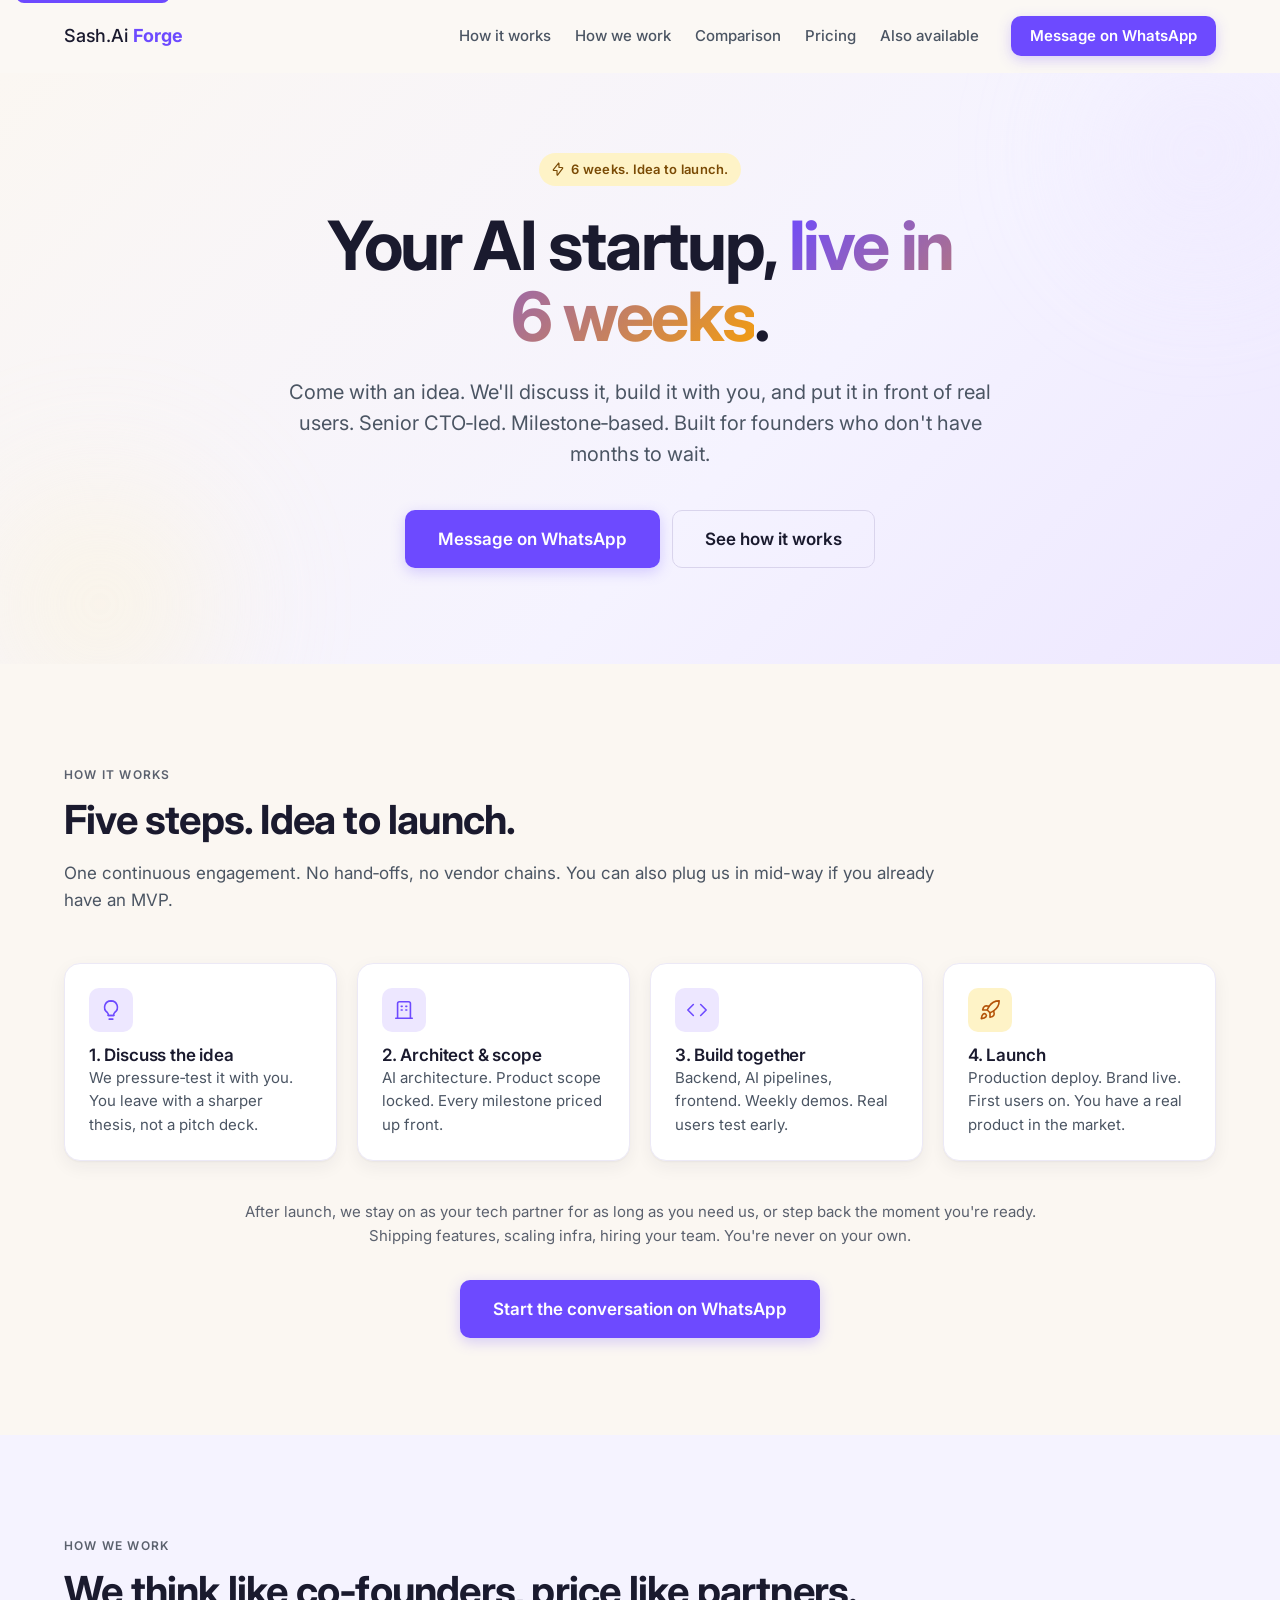
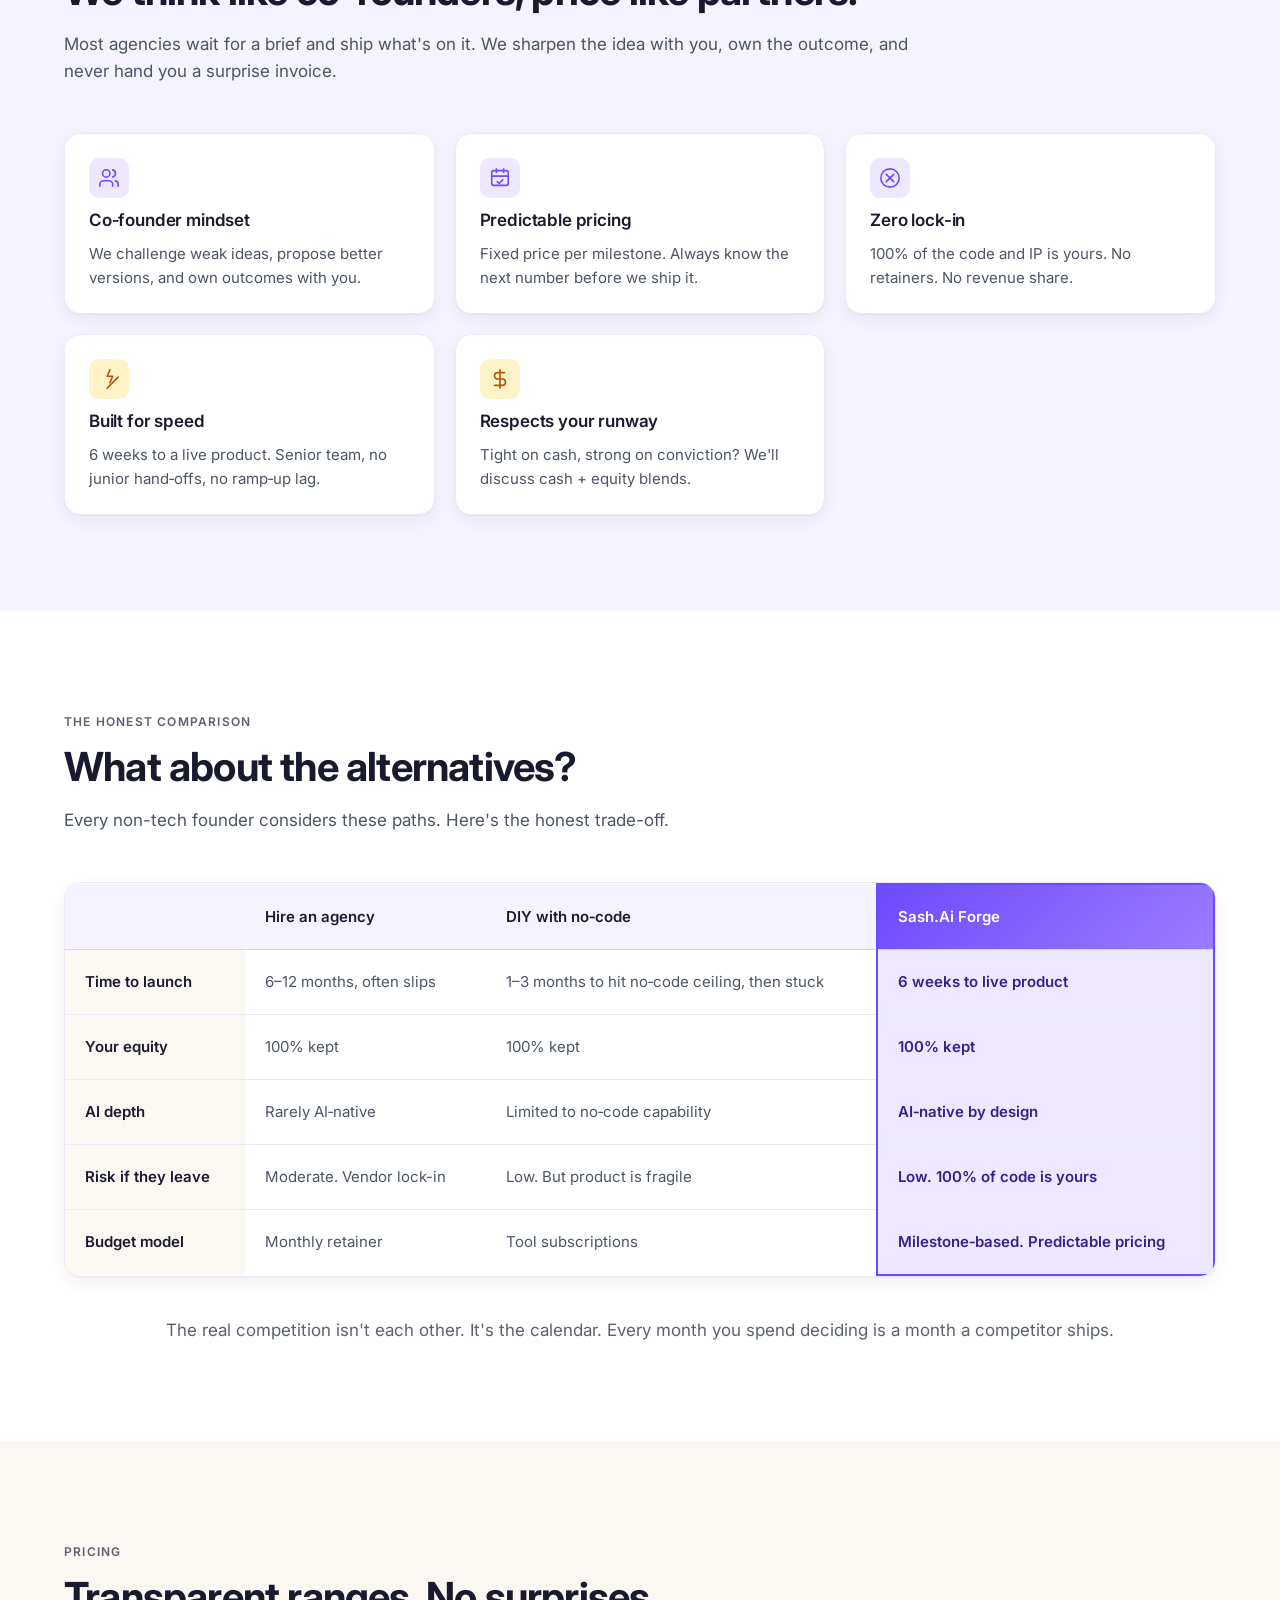
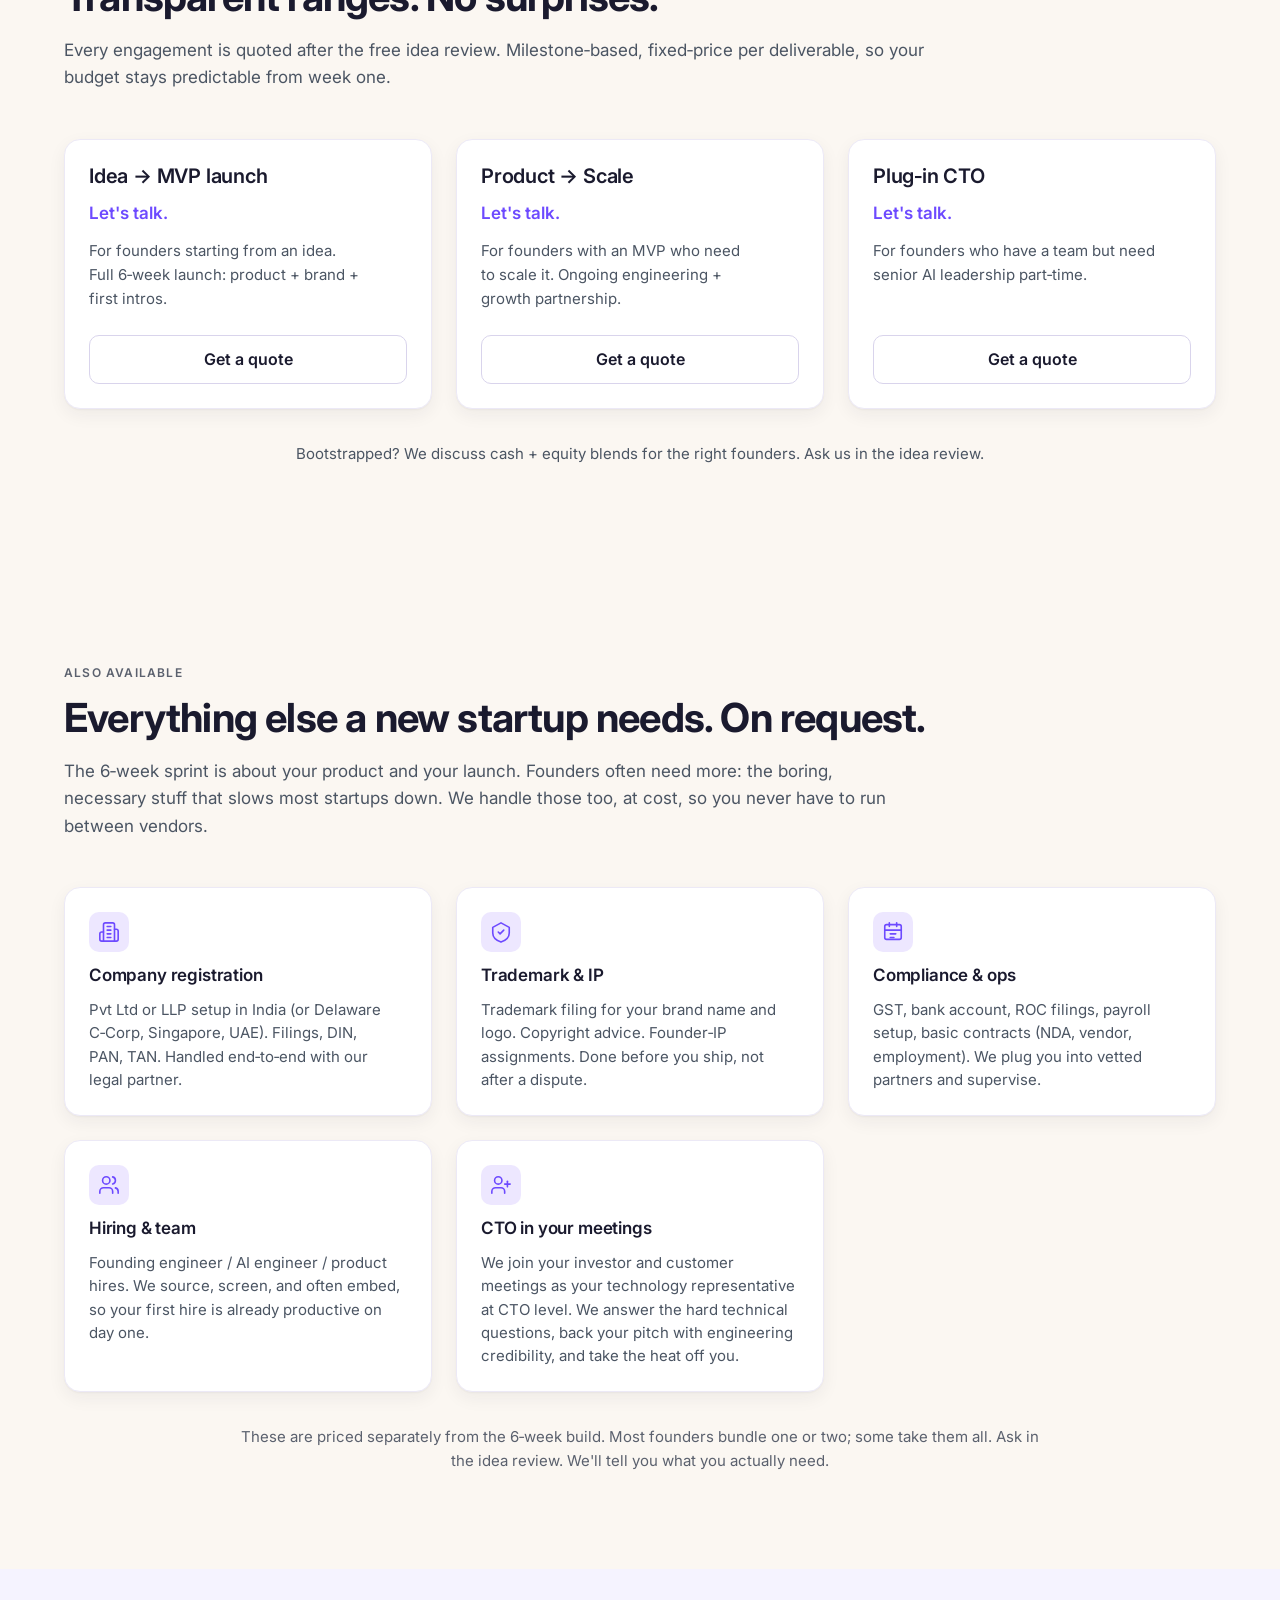
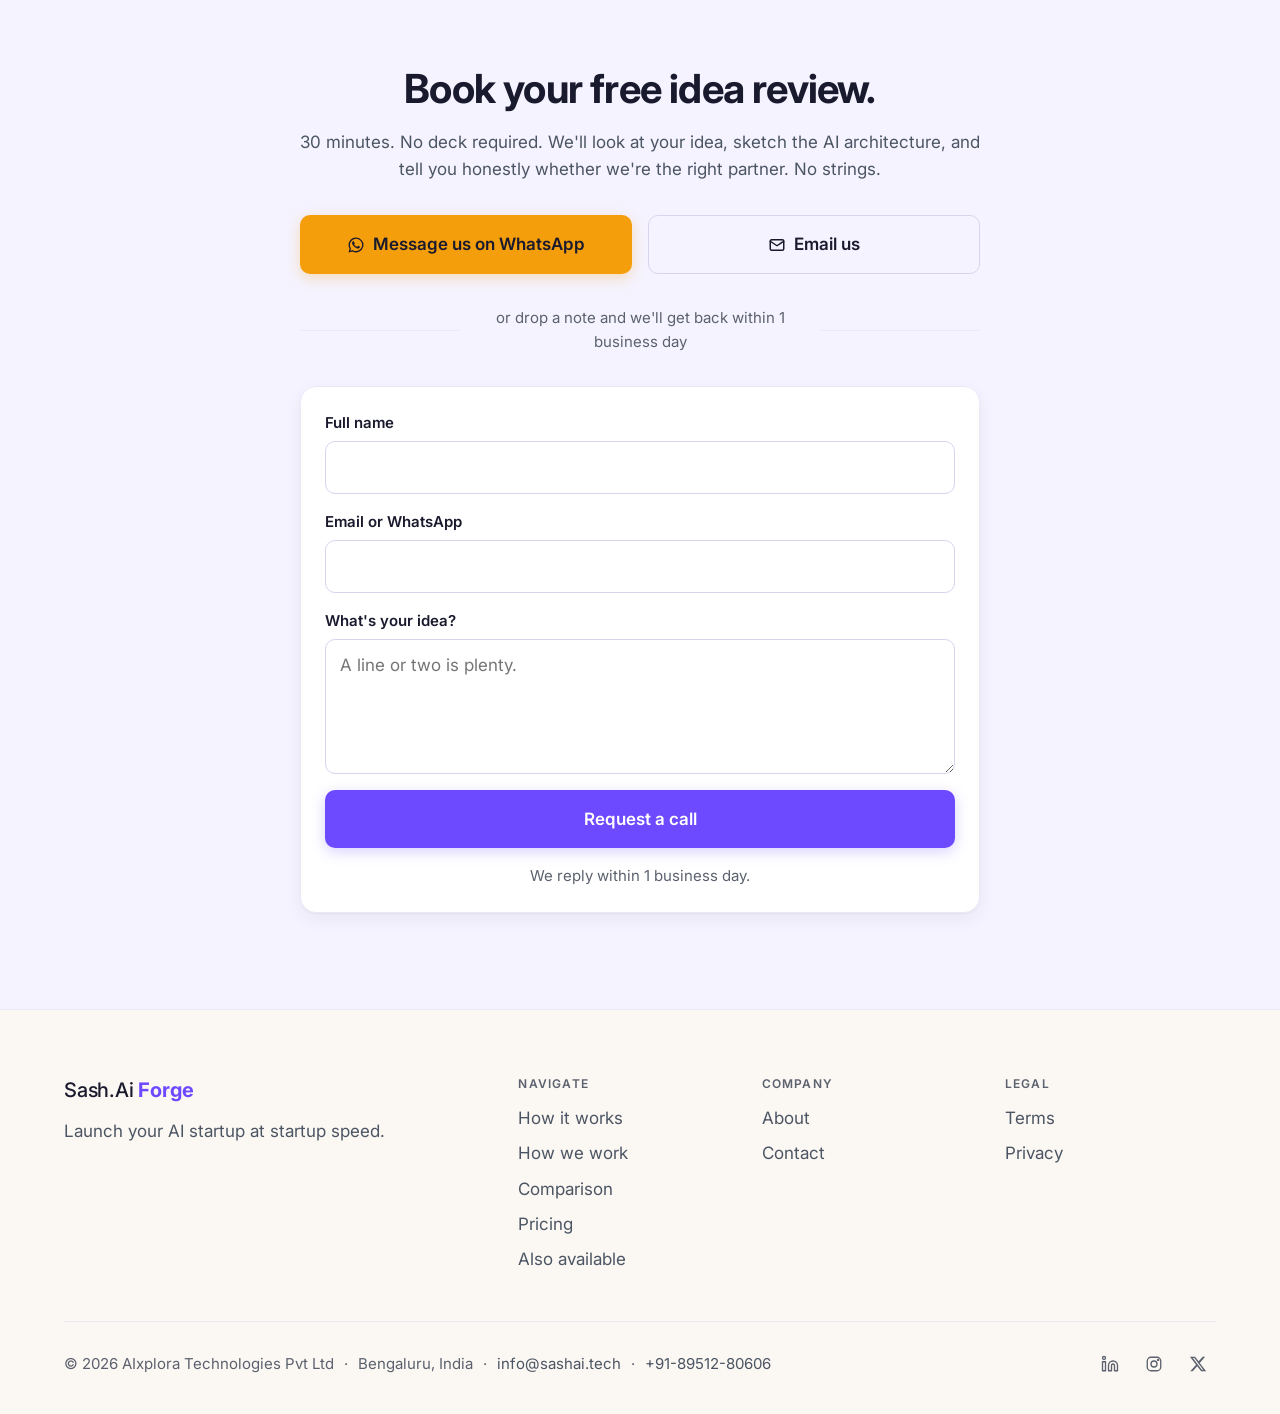
==== commit 579c9a6a: "Comparison table: 'IP is yours' → '100% of code is yours' Co-Authored-By: Claude Opus 4.7 (1M contex" ====
--- a/index.html
+++ b/index.html
@@ -351,7 +351,7 @@
                 <th scope="row">Risk if they leave</th>
                 <td>Moderate. Vendor lock-in</td>
                 <td>Low. But product is fragile</td>
-                <td class="compare-table__sash"><strong>Low. 100% of IP is yours</strong></td>
+                <td class="compare-table__sash"><strong>Low. 100% of code is yours</strong></td>
               </tr>
               <tr>
                 <th scope="row">Budget model</th>
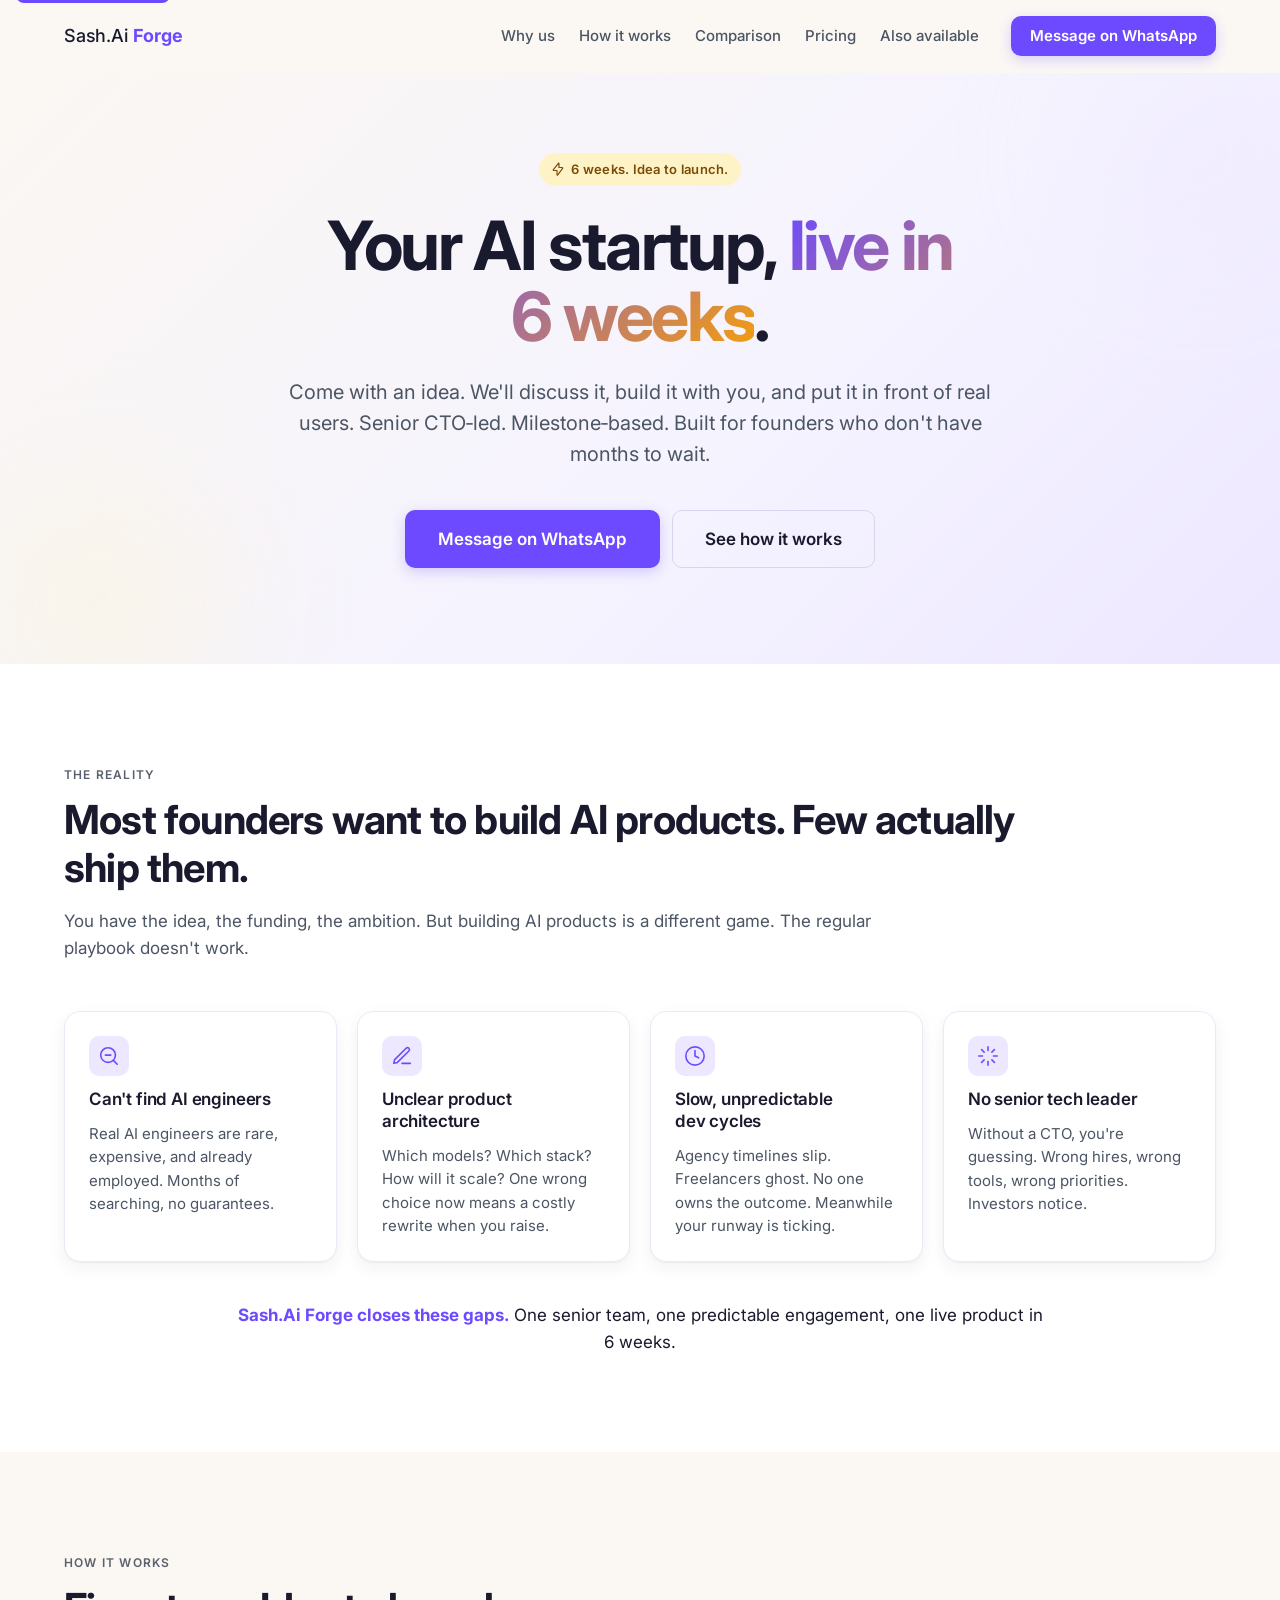
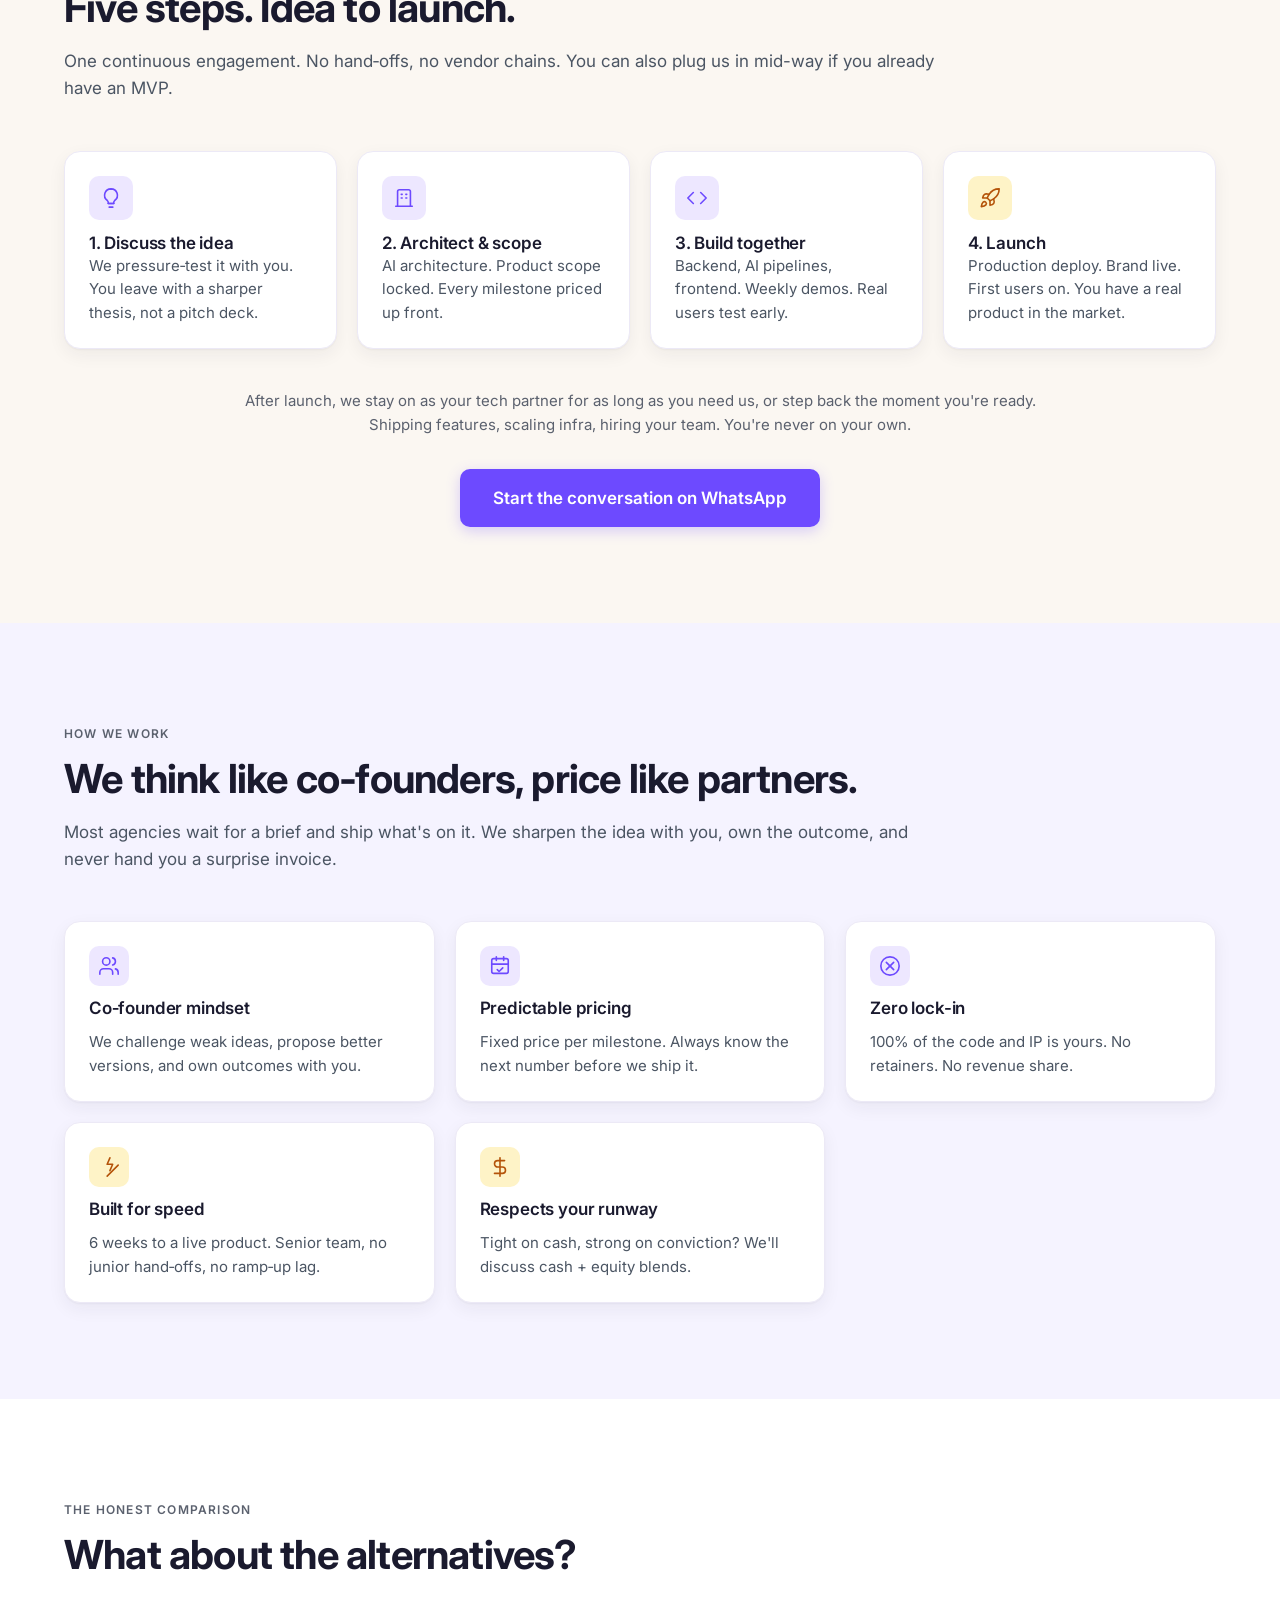
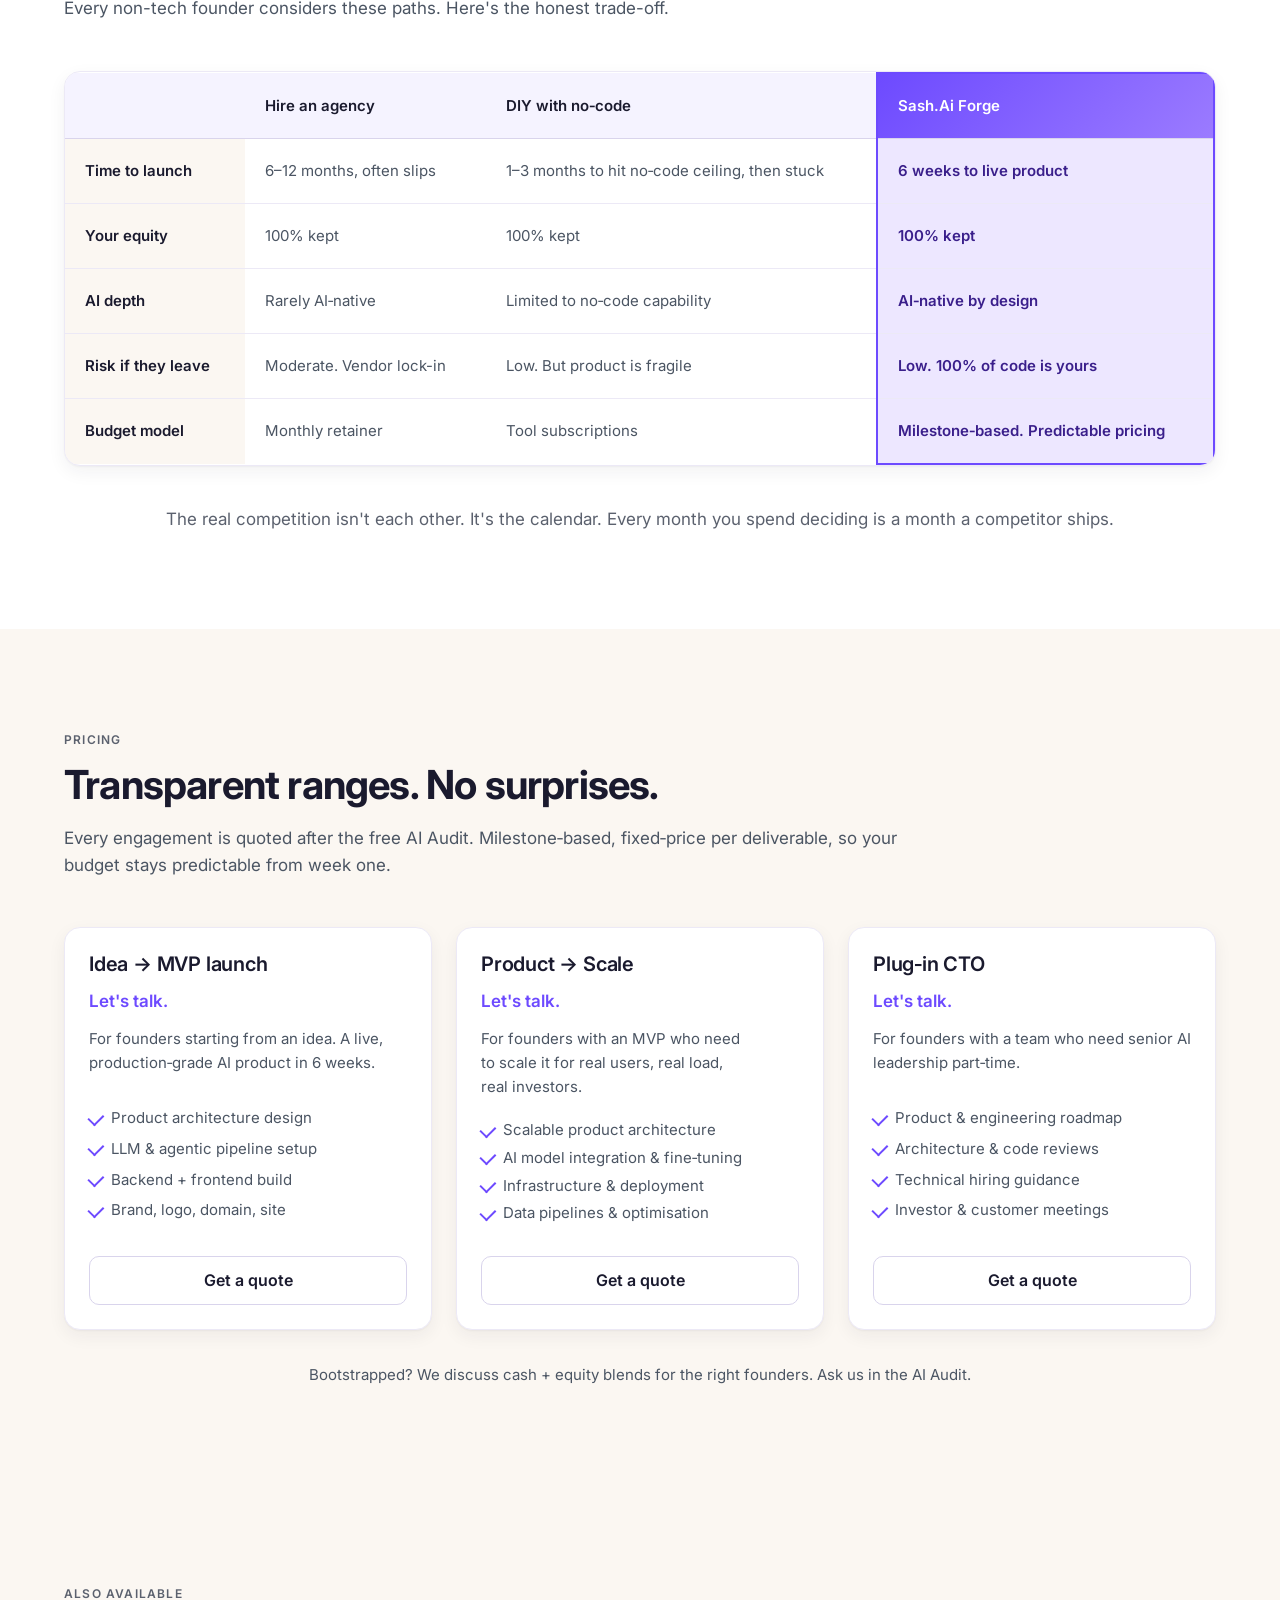
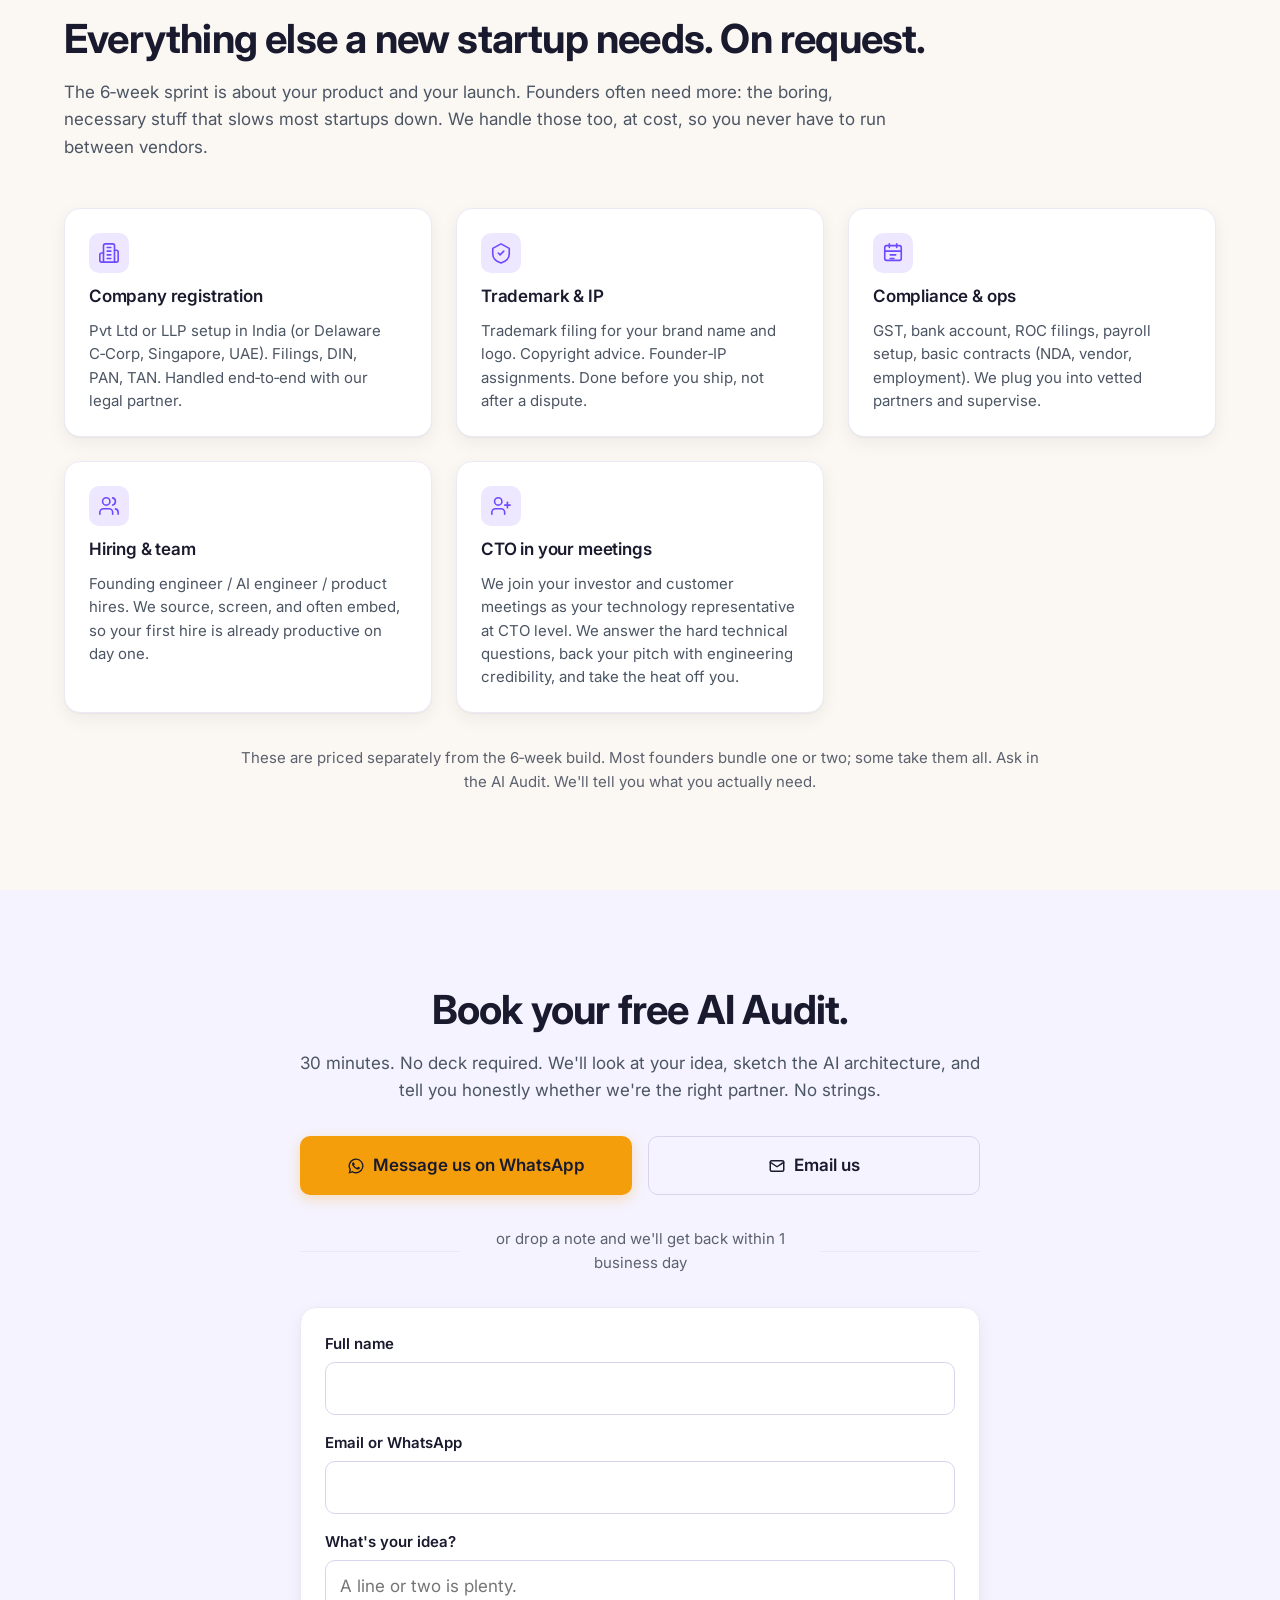
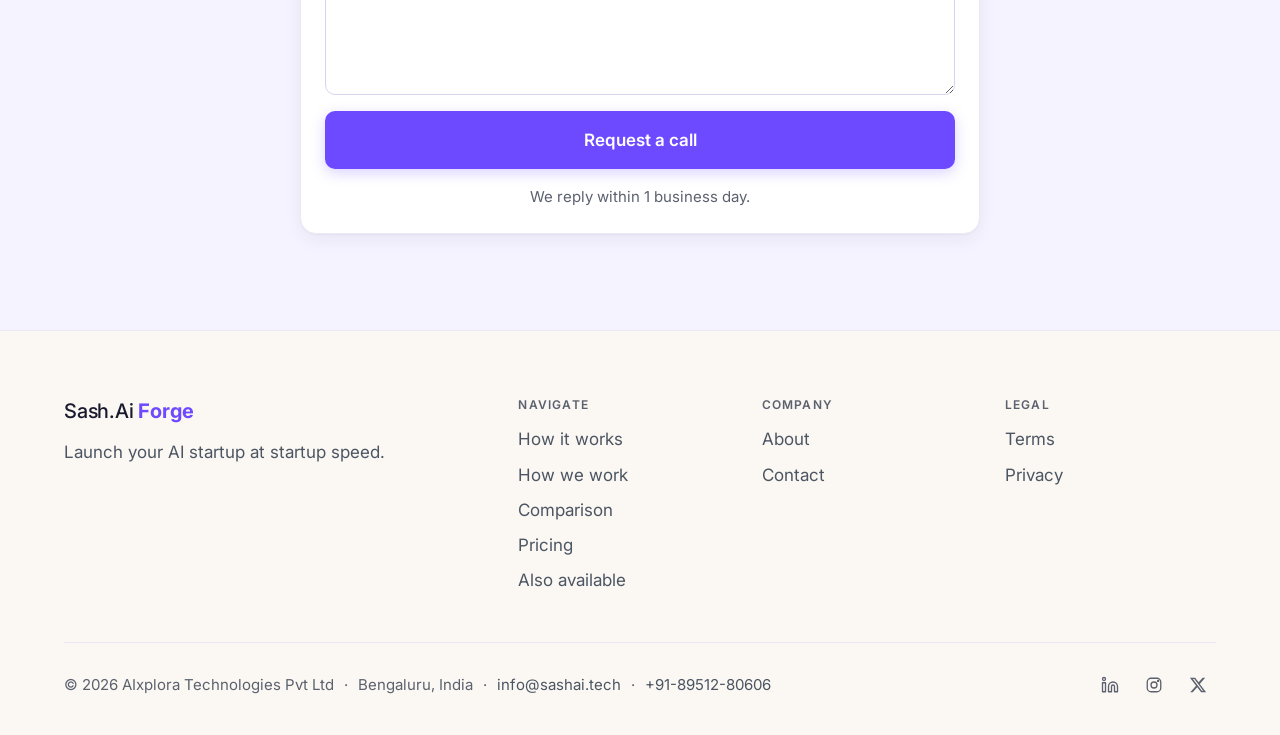
==== commit cac84725: "Lead-conversion upgrades (ported from sashai.tech/forge insights) 1) NEW section: 'The Reality' (bet" ====
--- a/index.html
+++ b/index.html
@@ -132,8 +132,8 @@
 
       <nav class="site-nav" role="navigation" aria-label="Primary">
         <ul class="site-nav__list">
+          <li><a class="site-nav__link" href="#reality">Why us</a></li>
           <li><a class="site-nav__link" href="#journey">How it works</a></li>
-          <li><a class="site-nav__link" href="#partnership">How we work</a></li>
           <li><a class="site-nav__link" href="#comparison">Comparison</a></li>
           <li><a class="site-nav__link" href="#pricing">Pricing</a></li>
           <li><a class="site-nav__link" href="#extras">Also available</a></li>
@@ -150,6 +150,7 @@
 
     <div id="mobile-nav" class="mobile-nav" data-nav-menu data-open="false" role="navigation" aria-label="Mobile">
       <ul class="mobile-nav__list">
+        <li><a class="mobile-nav__link" href="#reality">Why us</a></li>
         <li><a class="mobile-nav__link" href="#journey">How it works</a></li>
         <li><a class="mobile-nav__link" href="#partnership">How we work</a></li>
         <li><a class="mobile-nav__link" href="#comparison">Comparison</a></li>
@@ -179,6 +180,53 @@
             <a class="btn btn--secondary btn--lg hero__cta-secondary" href="#journey">See how it works</a>
           </div>
         </div>
+      </div>
+    </section>
+
+    <!-- §1.5 THE REALITY -->
+    <section id="reality" class="section">
+      <div class="container">
+        <header class="section-header reveal">
+          <p class="eyebrow">THE REALITY</p>
+          <h2>Most founders want to build AI products. Few actually ship them.</h2>
+          <p class="lead">You have the idea, the funding, the ambition. But building AI products is a different game. The regular playbook doesn't work.</p>
+        </header>
+
+        <ul class="reality-grid reveal">
+          <li class="reality-tile card">
+            <span class="icon-tile" aria-hidden="true">
+              <svg viewBox="0 0 24 24" fill="none" stroke="currentColor" stroke-width="1.75" stroke-linecap="round" stroke-linejoin="round"><circle cx="11" cy="11" r="8"/><path d="m21 21-4.3-4.3"/><path d="M8 11h6"/></svg>
+            </span>
+            <h3 class="reality-tile__title">Can't find AI engineers</h3>
+            <p>Real AI engineers are rare, expensive, and already employed. Months of searching, no guarantees.</p>
+          </li>
+
+          <li class="reality-tile card">
+            <span class="icon-tile" aria-hidden="true">
+              <svg viewBox="0 0 24 24" fill="none" stroke="currentColor" stroke-width="1.75" stroke-linecap="round" stroke-linejoin="round"><path d="M12 20h9"/><path d="M16.5 3.5a2.12 2.12 0 1 1 3 3L7 19l-4 1 1-4L16.5 3.5z"/></svg>
+            </span>
+            <h3 class="reality-tile__title">Unclear product architecture</h3>
+            <p>Which models? Which stack? How will it scale? One wrong choice now means a costly rewrite when you raise.</p>
+          </li>
+
+          <li class="reality-tile card">
+            <span class="icon-tile" aria-hidden="true">
+              <svg viewBox="0 0 24 24" fill="none" stroke="currentColor" stroke-width="1.75" stroke-linecap="round" stroke-linejoin="round"><circle cx="12" cy="12" r="10"/><path d="M12 6v6l4 2"/></svg>
+            </span>
+            <h3 class="reality-tile__title">Slow, unpredictable dev cycles</h3>
+            <p>Agency timelines slip. Freelancers ghost. No one owns the outcome. Meanwhile your runway is ticking.</p>
+          </li>
+
+          <li class="reality-tile card">
+            <span class="icon-tile" aria-hidden="true">
+              <svg viewBox="0 0 24 24" fill="none" stroke="currentColor" stroke-width="1.75" stroke-linecap="round" stroke-linejoin="round"><path d="M12 2v4"/><path d="M12 18v4"/><path d="m4.93 4.93 2.83 2.83"/><path d="m16.24 16.24 2.83 2.83"/><path d="M2 12h4"/><path d="M18 12h4"/><path d="m4.93 19.07 2.83-2.83"/><path d="m16.24 7.76 2.83-2.83"/></svg>
+            </span>
+            <h3 class="reality-tile__title">No senior tech leader</h3>
+            <p>Without a CTO, you're guessing. Wrong hires, wrong tools, wrong priorities. Investors notice.</p>
+          </li>
+        </ul>
+
+        <p class="reality-footnote reveal"><strong>Sash.Ai Forge closes these gaps.</strong> One senior team, one predictable engagement, one live product in 6 weeks.</p>
       </div>
     </section>
 
@@ -398,33 +446,51 @@
         <header class="section-header reveal">
           <p class="eyebrow">PRICING</p>
           <h2>Transparent ranges. No surprises.</h2>
-          <p class="lead">Every engagement is quoted after the free idea review. Milestone&#8209;based, fixed&#8209;price per deliverable, so your budget stays predictable from week one.</p>
+          <p class="lead">Every engagement is quoted after the free AI Audit. Milestone&#8209;based, fixed&#8209;price per deliverable, so your budget stays predictable from week one.</p>
         </header>
 
         <div class="grid grid--3 reveal">
           <article class="card pricing-card">
             <h3 class="pricing-card__title">Idea &rarr; MVP launch</h3>
             <p class="pricing-card__price">Let's talk.</p>
-            <p class="pricing-card__desc">For founders starting from an idea. Full 6&#8209;week launch: product + brand + first intros.</p>
+            <p class="pricing-card__desc">For founders starting from an idea. A live, production&#8209;grade AI product in 6 weeks.</p>
+            <ul class="pricing-card__bullets">
+              <li>Product architecture design</li>
+              <li>LLM &amp; agentic pipeline setup</li>
+              <li>Backend + frontend build</li>
+              <li>Brand, logo, domain, site</li>
+            </ul>
             <a class="btn btn--secondary btn--block" href="#contact">Get a quote</a>
           </article>
 
           <article class="card pricing-card">
             <h3 class="pricing-card__title">Product &rarr; Scale</h3>
             <p class="pricing-card__price">Let's talk.</p>
-            <p class="pricing-card__desc">For founders with an MVP who need to scale it. Ongoing engineering + growth partnership.</p>
+            <p class="pricing-card__desc">For founders with an MVP who need to scale it for real users, real load, real investors.</p>
+            <ul class="pricing-card__bullets">
+              <li>Scalable product architecture</li>
+              <li>AI model integration &amp; fine&#8209;tuning</li>
+              <li>Infrastructure &amp; deployment</li>
+              <li>Data pipelines &amp; optimisation</li>
+            </ul>
             <a class="btn btn--secondary btn--block" href="#contact">Get a quote</a>
           </article>
 
           <article class="card pricing-card">
-            <h3 class="pricing-card__title">Plug‑in CTO</h3>
+            <h3 class="pricing-card__title">Plug&#8209;in CTO</h3>
             <p class="pricing-card__price">Let's talk.</p>
-            <p class="pricing-card__desc">For founders who have a team but need senior AI leadership part‑time.</p>
+            <p class="pricing-card__desc">For founders with a team who need senior AI leadership part&#8209;time.</p>
+            <ul class="pricing-card__bullets">
+              <li>Product &amp; engineering roadmap</li>
+              <li>Architecture &amp; code reviews</li>
+              <li>Technical hiring guidance</li>
+              <li>Investor &amp; customer meetings</li>
+            </ul>
             <a class="btn btn--secondary btn--block" href="#contact">Get a quote</a>
           </article>
         </div>
 
-        <p class="pricing-footnote reveal">Bootstrapped? We discuss cash + equity blends for the right founders. Ask us in the idea review.</p>
+        <p class="pricing-footnote reveal">Bootstrapped? We discuss cash + equity blends for the right founders. Ask us in the AI Audit.</p>
       </div>
     </section>
 
@@ -507,7 +573,7 @@
           </li>
         </ul>
 
-        <p class="extras-footnote reveal">These are priced separately from the 6‑week build. Most founders bundle one or two; some take them all. Ask in the idea review. We'll tell you what you actually need.</p>
+        <p class="extras-footnote reveal">These are priced separately from the 6‑week build. Most founders bundle one or two; some take them all. Ask in the AI Audit. We'll tell you what you actually need.</p>
       </div>
     </section>
 
@@ -516,7 +582,7 @@
       <div class="container">
         <div class="final-cta reveal">
           <header class="section-header final-cta__header">
-            <h2>Book your free idea review.</h2>
+            <h2>Book your free AI Audit.</h2>
             <p class="lead">30 minutes. No deck required. We'll look at your idea, sketch the AI architecture, and tell you honestly whether we're the right partner. No strings.</p>
           </header>
 
--- a/assets/css/sections.css
+++ b/assets/css/sections.css
@@ -333,6 +333,60 @@
 }
 
 /* ============================================================
+ * §1.5 The Reality — problem-agitation
+ * ============================================================ */
+.reality-grid {
+  list-style: none;
+  padding: 0;
+  margin: 0;
+  display: grid;
+  gap: var(--space-5);
+}
+@media (min-width: 720px) {
+  .reality-grid { grid-template-columns: repeat(2, 1fr); }
+}
+@media (min-width: 1040px) {
+  .reality-grid { grid-template-columns: repeat(4, 1fr); }
+}
+
+.reality-tile {
+  display: flex;
+  flex-direction: column;
+  gap: var(--space-3);
+  padding: var(--space-6);
+}
+
+.reality-tile__title {
+  margin: 0;
+  font-size: 1.0625rem;
+  font-weight: 600;
+  color: var(--text-primary);
+  letter-spacing: -0.01em;
+  line-height: 1.3;
+}
+
+.reality-tile p {
+  margin: 0;
+  color: var(--text-secondary);
+  font-size: var(--fs-body-sm);
+  line-height: 1.55;
+}
+
+.reality-footnote {
+  margin-top: var(--space-10);
+  text-align: center;
+  color: var(--text-primary);
+  font-size: 1.0625rem;
+  max-width: 80ch;
+  margin-inline: auto;
+  line-height: 1.6;
+}
+.reality-footnote strong {
+  color: var(--accent-primary);
+  font-weight: 700;
+}
+
+/* ============================================================
  * §2 Journey — icon-led cards (confident, calm)
  * ============================================================ */
 .journey-list {
@@ -923,6 +977,33 @@
   -webkit-hyphens: none;
   overflow-wrap: normal;
   word-break: keep-all;
+}
+
+.pricing-card__bullets {
+  list-style: none;
+  padding: 0;
+  margin: var(--space-2) 0 var(--space-2);
+  display: grid;
+  gap: 6px;
+  flex: 1 1 auto;
+}
+.pricing-card__bullets li {
+  position: relative;
+  padding-left: 22px;
+  color: var(--text-secondary);
+  font-size: 0.9375rem;
+  line-height: 1.45;
+}
+.pricing-card__bullets li::before {
+  content: "";
+  position: absolute;
+  left: 2px;
+  top: 0.5em;
+  width: 14px;
+  height: 10px;
+  border-left: 2px solid var(--accent-primary);
+  border-bottom: 2px solid var(--accent-primary);
+  transform: rotate(-45deg) translateY(-3px);
 }
 
 .pricing-card .btn {
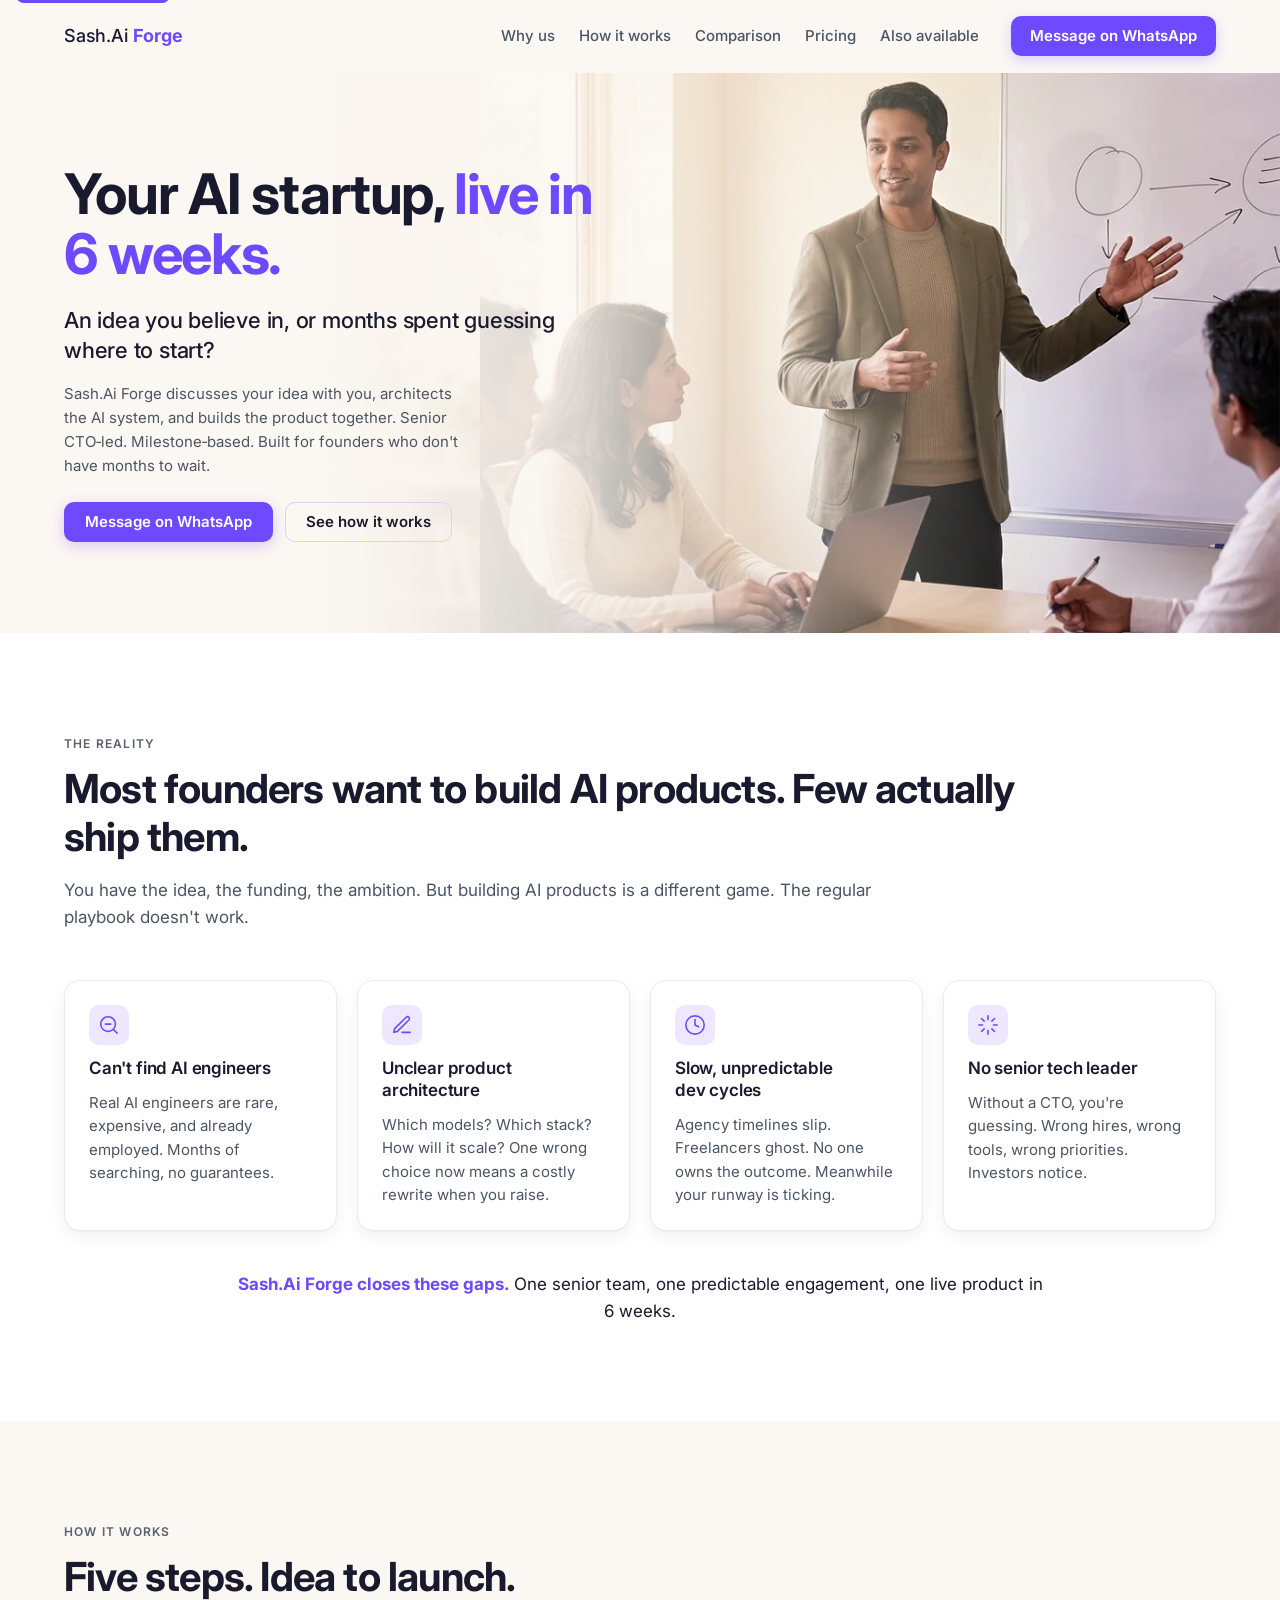
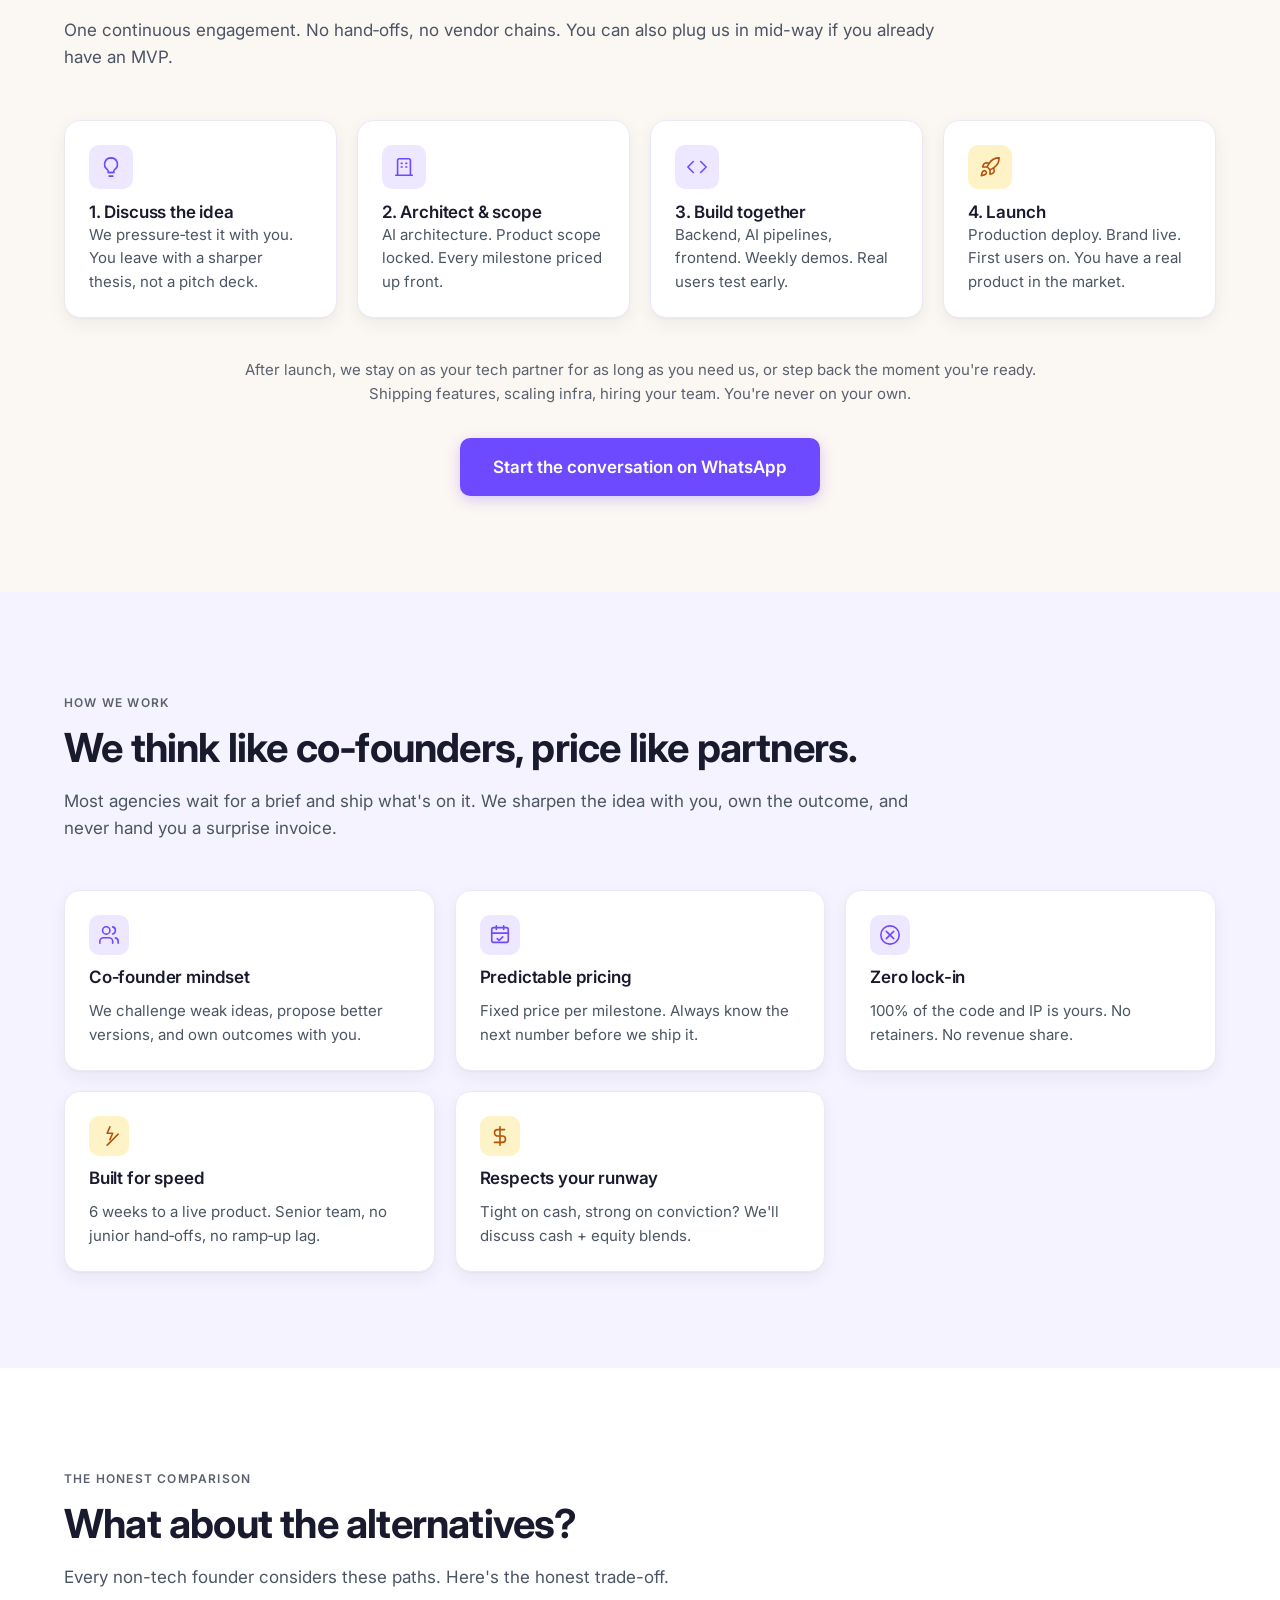
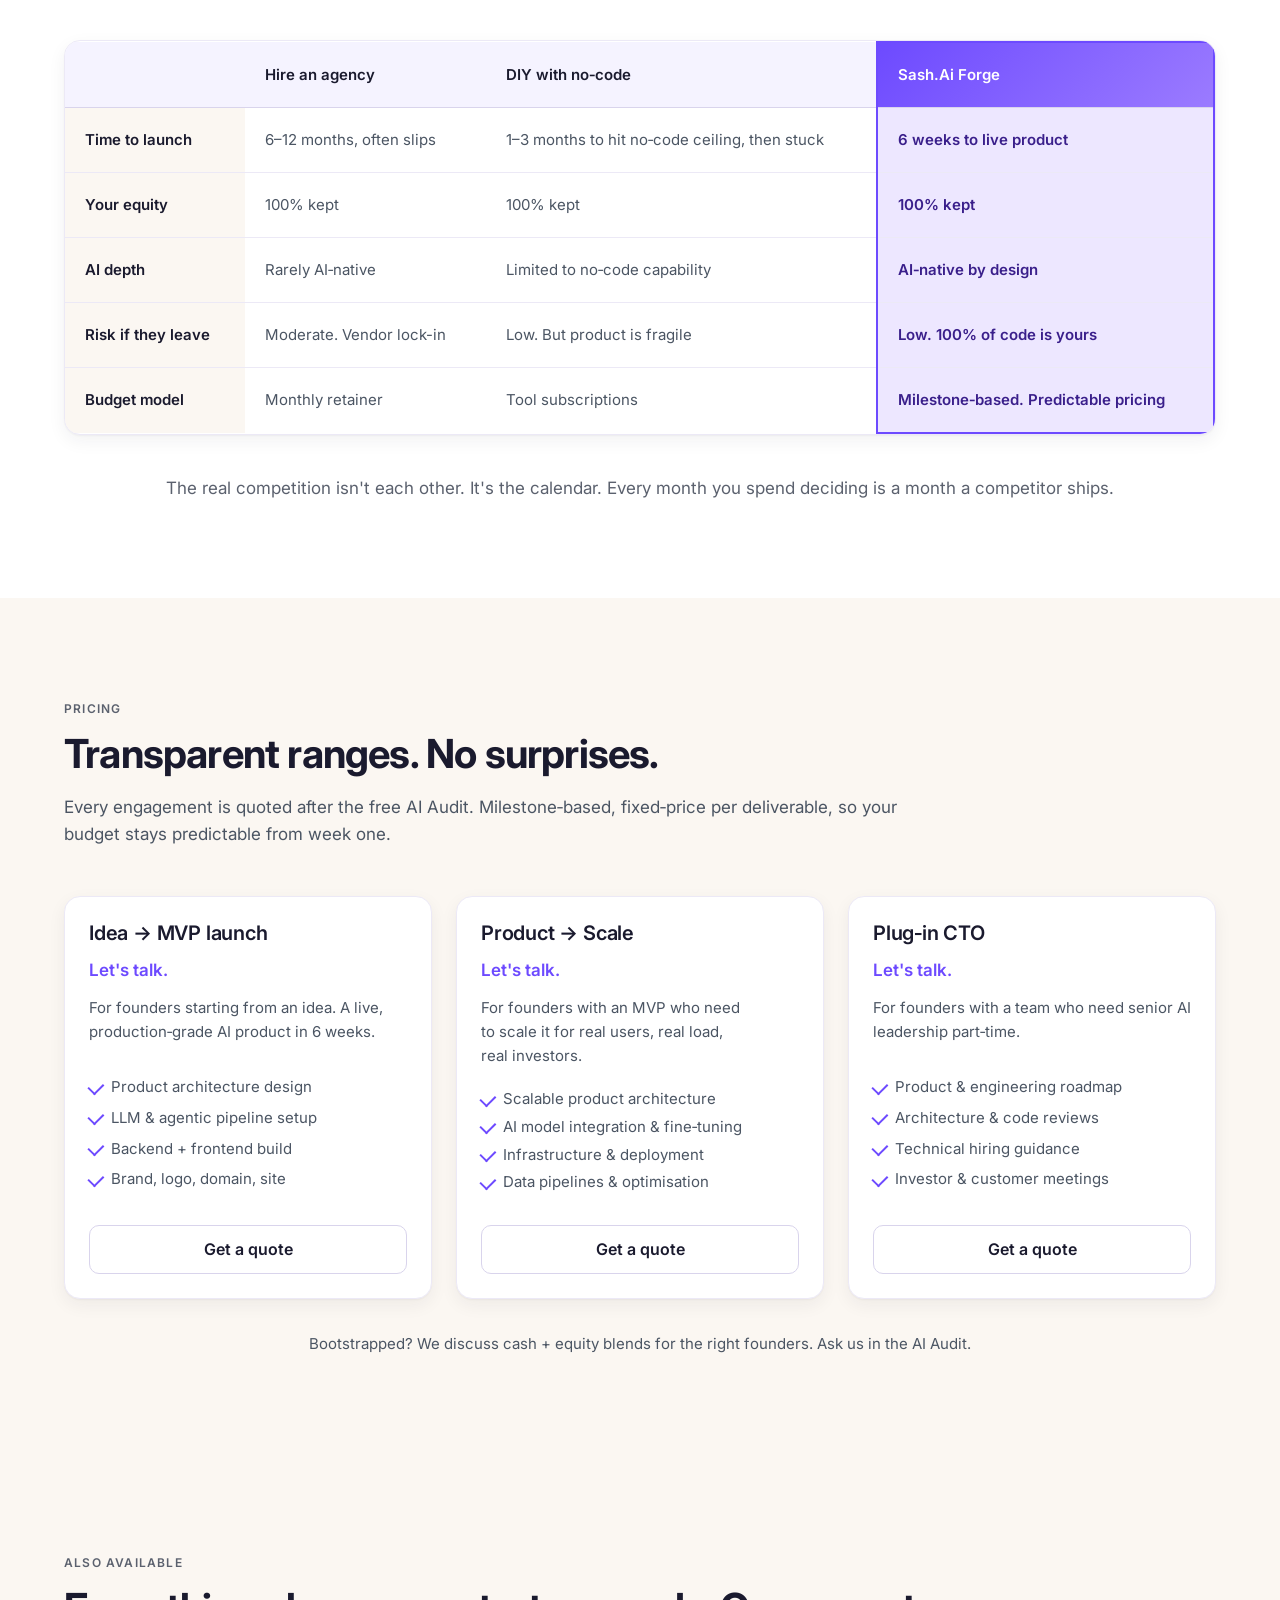
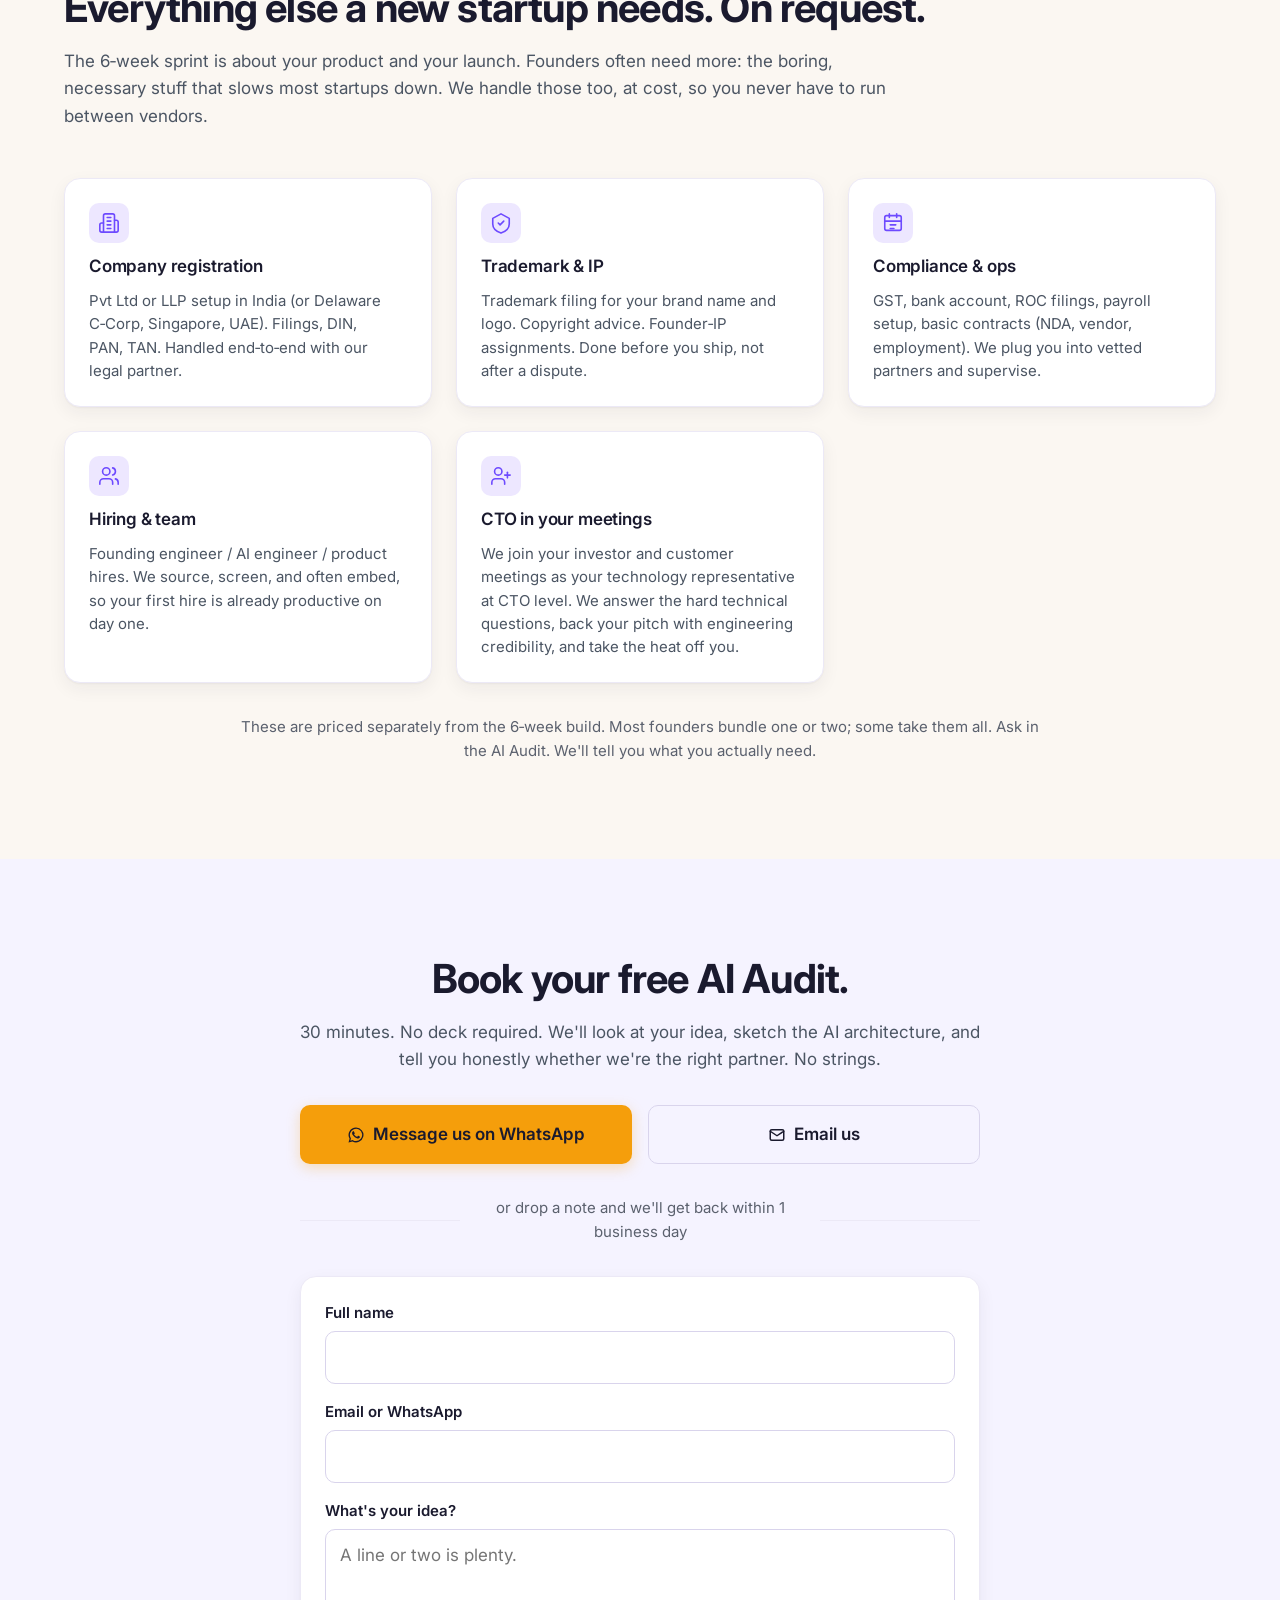
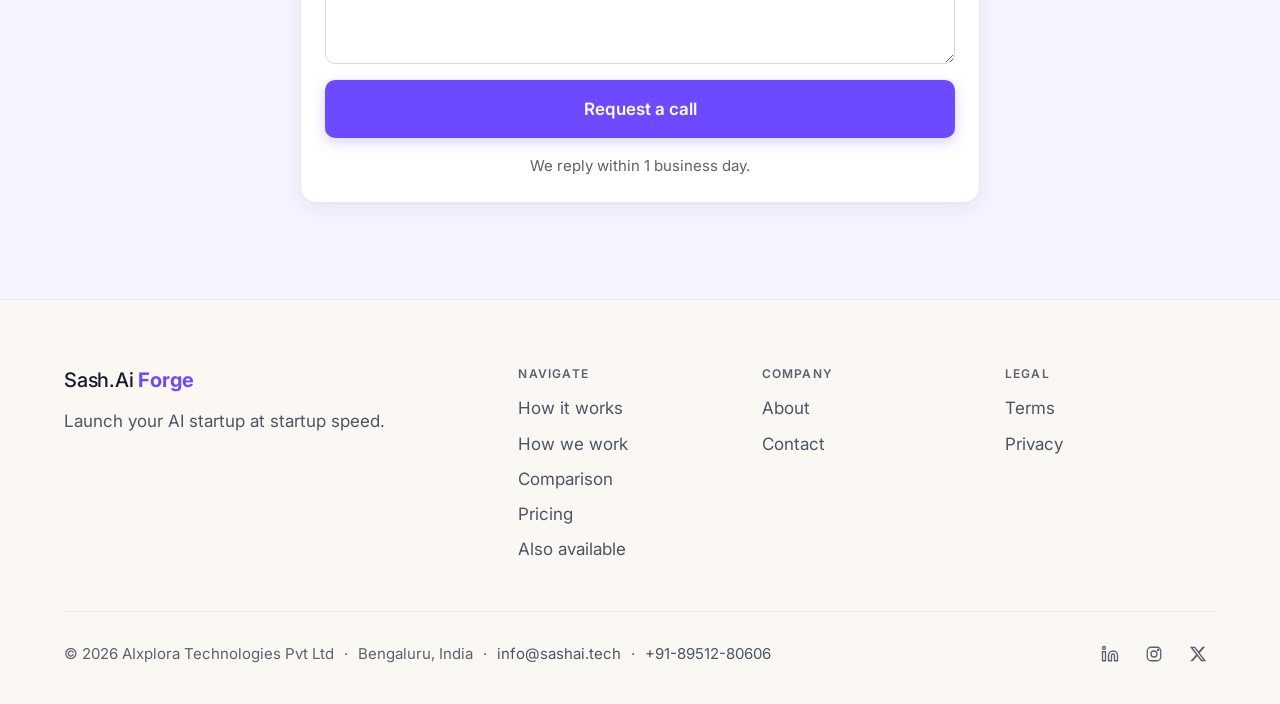
==== commit db7ca8d7: "Hero redesign: full-bleed photo with left text overlay (ThriveHigh-style) - Added founders-session.w" ====
--- a/index.html
+++ b/index.html
@@ -162,22 +162,22 @@
   </header>
 
   <main id="main">
-    <!-- §1 HERO -->
+    <!-- §1 HERO — full-bleed photo with left text overlay (ThriveHigh-style) -->
     <section id="hero" class="hero" data-hero aria-labelledby="hero-title">
+      <picture class="hero__bg">
+        <source type="image/webp" srcset="./assets/images/hero/founders-session.webp">
+        <img src="./assets/images/hero/founders-session.jpg" alt="" aria-hidden="true" loading="eager" fetchpriority="high" width="1376" height="768">
+      </picture>
+      <div class="hero__mask" aria-hidden="true"></div>
       <div class="container hero__inner">
-        <div class="hero__content reveal">
-          <span class="hero__eyebrow badge badge--warm">
-            <svg class="icon" aria-hidden="true" viewBox="0 0 24 24" fill="none" stroke="currentColor" stroke-width="2" stroke-linecap="round" stroke-linejoin="round"><path d="M13 2 4.09 12.97a1 1 0 0 0 .77 1.63h5.47v7.4a.5.5 0 0 0 .89.31L19.91 11.03a1 1 0 0 0-.77-1.63h-5.47V2.31a.5.5 0 0 0-.67-.3z"/></svg>
-            6 weeks. Idea to launch.
-          </span>
-          <h1 id="hero-title" class="hero__title">Your AI startup, <span class="hero__title-accent">live in 6 weeks</span>.</h1>
-          <p class="hero__subhead">
-            Come with an idea. We'll discuss it, build it with you, and put it in front of real users. Senior CTO‑led. Milestone‑based. Built for founders who don't have months to wait.
-          </p>
+        <div class="hero__content">
+          <h1 id="hero-title" class="hero__title">Your AI startup, <span class="hero__title-accent">live in 6 weeks.</span></h1>
+          <p class="hero__tagline">An idea you believe in, or months spent guessing where to start?</p>
+          <p class="hero__subhead">Sash.Ai Forge discusses your idea with you, architects the AI system, and builds the product together. Senior CTO‑led. Milestone‑based. Built for founders who don't have months to wait.</p>
 
           <div class="hero__ctas">
-            <a class="btn btn--primary btn--lg hero__cta-primary" href="https://wa.me/918951280606" data-wa="Hero">Message on WhatsApp</a>
-            <a class="btn btn--secondary btn--lg hero__cta-secondary" href="#journey">See how it works</a>
+            <a class="btn btn--primary hero__cta-primary" href="https://wa.me/918951280606" data-wa="Hero">Message on WhatsApp</a>
+            <a class="btn btn--secondary hero__cta-secondary" href="#journey">See how it works</a>
           </div>
         </div>
       </div>
--- a/assets/css/sections.css
+++ b/assets/css/sections.css
@@ -246,90 +246,126 @@
 }
 
 /* =========================================================
-   Hero (single-column, confident, no decorative SVG)
+   Hero — ThriveHigh-style full-bleed photo + left text overlay
    ========================================================= */
 .hero {
   position: relative;
-  background: var(--gradient-hero);
-  padding-top: var(--space-20);
-  padding-bottom: var(--space-24);
+  min-height: 560px;
   overflow: hidden;
-}
-
-.hero::before,
-.hero::after {
-  content: "";
+  isolation: isolate;
+  background: var(--bg-warm);
+}
+
+.hero__bg {
   position: absolute;
+  inset: 0;
+  z-index: 0;
+}
+.hero__bg img {
+  width: 100%;
+  height: 100%;
+  object-fit: cover;
+  object-position: right center;
+  display: block;
+}
+
+/* Ivory gradient mask — fades from opaque on the left to transparent
+ * ~60% across so left-side text sits on a readable surface. Mirrors
+ * ThriveHigh's approach. */
+.hero__mask {
+  position: absolute;
+  inset: 0;
+  z-index: 1;
+  background: linear-gradient(
+    to right,
+    var(--bg-warm) 0%,
+    var(--bg-warm) 25%,
+    rgba(251, 247, 242, 0.85) 45%,
+    rgba(251, 247, 242, 0.35) 65%,
+    rgba(251, 247, 242, 0) 85%
+  );
   pointer-events: none;
-  border-radius: 50%;
-  filter: blur(60px);
-  opacity: 0.55;
-}
-.hero::before {
-  top: -80px; right: -80px;
-  width: 320px; height: 320px;
-  background: radial-gradient(circle at center, #EDE7FF 0%, rgba(237, 231, 255, 0) 70%);
-}
-.hero::after {
-  bottom: -120px; left: -80px;
-  width: 360px; height: 360px;
-  background: radial-gradient(circle at center, #FEF3C7 0%, rgba(254, 243, 199, 0) 70%);
-  opacity: 0.45;
 }
 
 .hero__inner {
   position: relative;
-  z-index: 1;
-  max-width: 780px;
-  margin: 0 auto;
-  text-align: center;
-}
-
-.hero__content { }
-
-.hero__eyebrow {
-  display: inline-flex;
+  z-index: 2;
+  display: flex;
   align-items: center;
-  gap: 6px;
-  margin-bottom: var(--space-6);
-  font-size: 0.8125rem;
-  font-weight: 600;
-  letter-spacing: 0.02em;
-  text-transform: none;
-  padding: 6px 12px;
-}
-.hero__eyebrow .icon {
-  width: 14px; height: 14px;
+  min-height: 560px;
+  padding-block: var(--space-12);
+}
+
+.hero__content {
+  max-width: 560px;
 }
 
 .hero__title {
-  font-size: clamp(2.5rem, 6vw + 0.5rem, 4.25rem);
+  font-size: clamp(2rem, 4.5vw + 0.5rem, 3.5rem);
   font-weight: 700;
-  line-height: 1.05;
-  letter-spacing: -0.035em;
-  color: var(--text-primary);
+  line-height: 1.08;
+  letter-spacing: -0.025em;
+  color: var(--text-primary);
+  margin: 0 0 var(--space-5);
+}
+.hero__title-accent {
+  color: var(--accent-primary);
+  font-weight: 700;
+}
+
+.hero__tagline {
+  font-size: clamp(1.125rem, 0.6vw + 1rem, 1.375rem);
+  font-weight: 500;
+  line-height: 1.4;
+  color: var(--text-primary);
+  margin: 0 0 var(--space-4);
+  letter-spacing: -0.01em;
+}
+
+.hero__subhead {
+  font-size: 0.9375rem;
+  line-height: 1.6;
+  color: var(--text-secondary);
   margin: 0 0 var(--space-6);
-}
-.hero__title-accent {
-  background: linear-gradient(135deg, #6D4AFF 0%, #F59E0B 100%);
-  -webkit-background-clip: text;
-  background-clip: text;
-  color: transparent;
-}
-
-.hero__subhead {
-  font-size: clamp(1.0625rem, 1vw + 0.875rem, 1.25rem);
-  line-height: 1.55;
-  color: var(--text-secondary);
-  margin: 0 auto var(--space-10);
-  max-width: 58ch;
+  max-width: 46ch;
 }
 
 .hero__ctas {
   display: flex;
   flex-wrap: wrap;
   gap: var(--space-3);
-  justify-content: center;
+}
+.hero__ctas .btn {
+  padding: 10px 20px;
+  font-size: 0.9375rem;
+}
+
+@media (max-width: 860px) {
+  .hero {
+    min-height: auto;
+  }
+  .hero__bg img {
+    object-position: center top;
+  }
+  .hero__mask {
+    background: linear-gradient(
+      to bottom,
+      rgba(251, 247, 242, 0) 0%,
+      rgba(251, 247, 242, 0.3) 45%,
+      var(--bg-warm) 70%,
+      var(--bg-warm) 100%
+    );
+  }
+  .hero__inner {
+    min-height: 680px;
+    align-items: flex-end;
+    padding-bottom: var(--space-10);
+    padding-top: var(--space-16);
+  }
+  .hero__content {
+    max-width: 100%;
+    text-align: left;
+  }
 }
 
 /* ============================================================
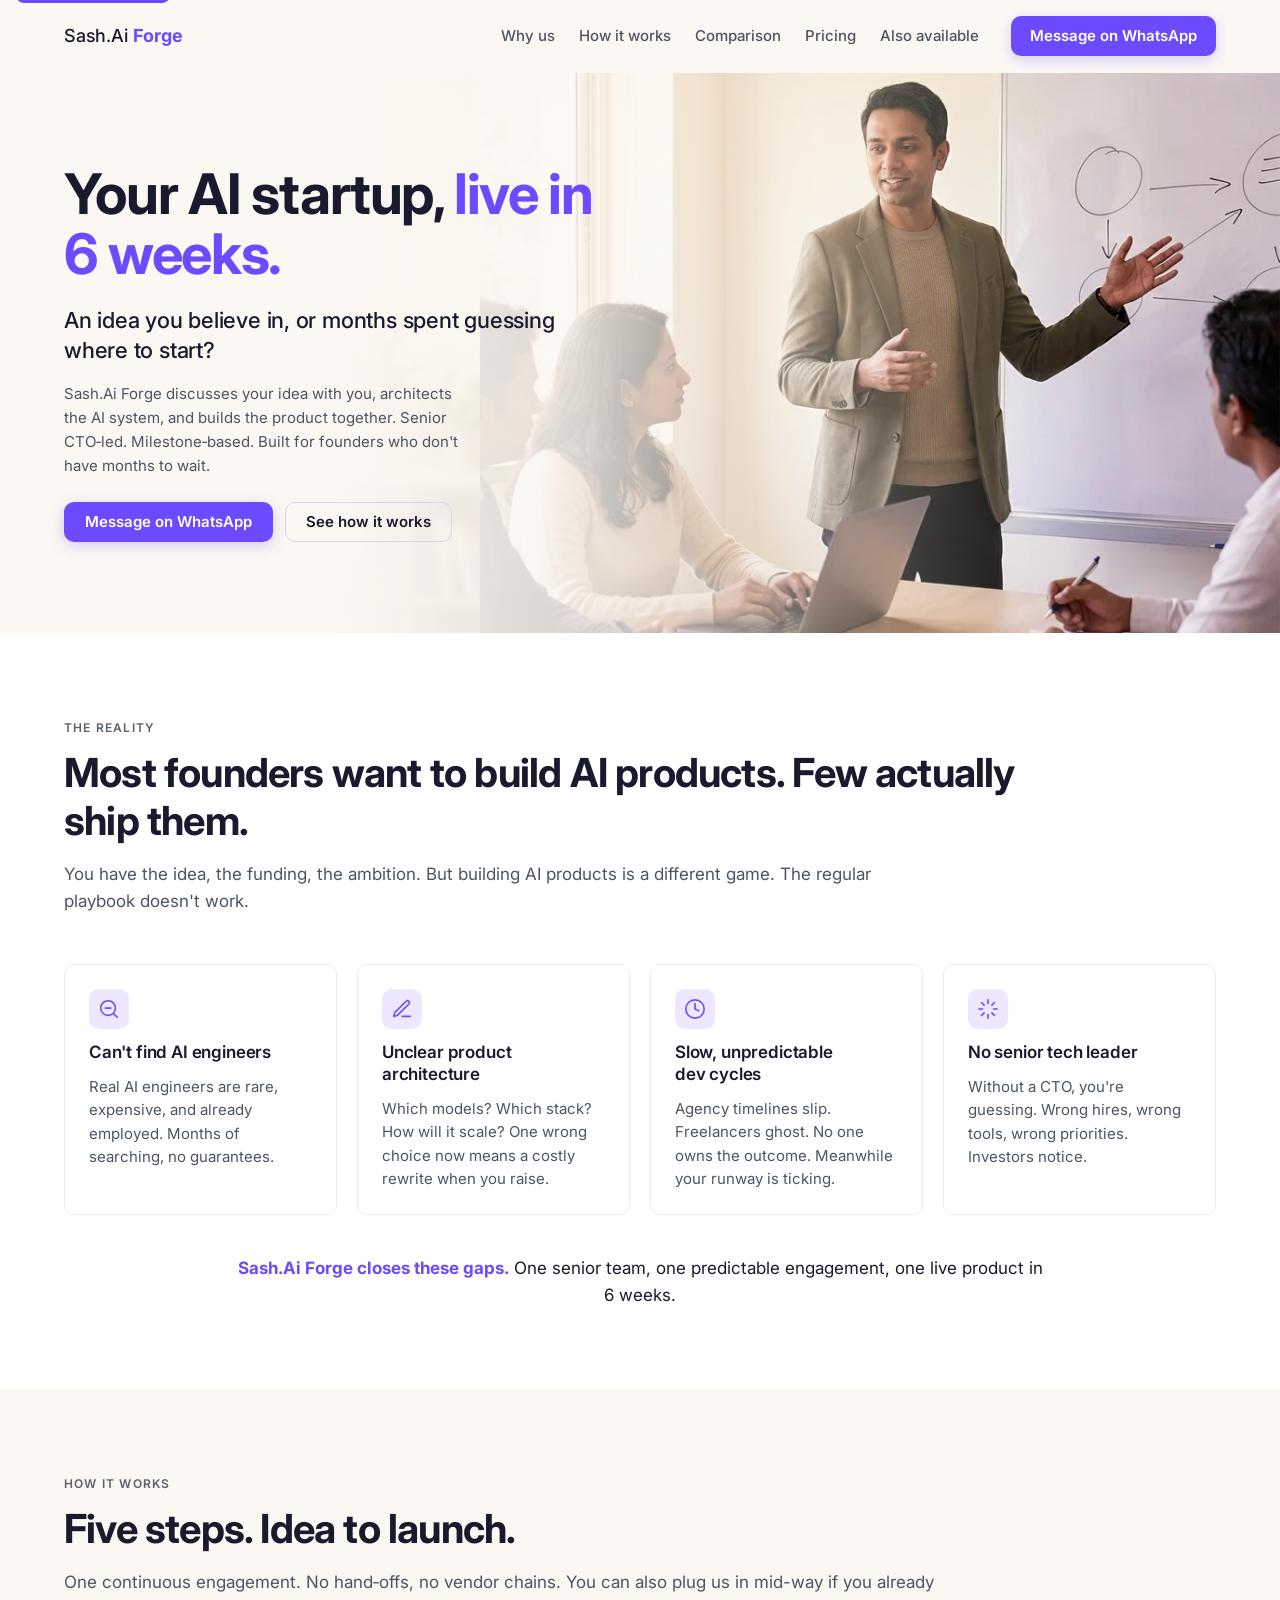
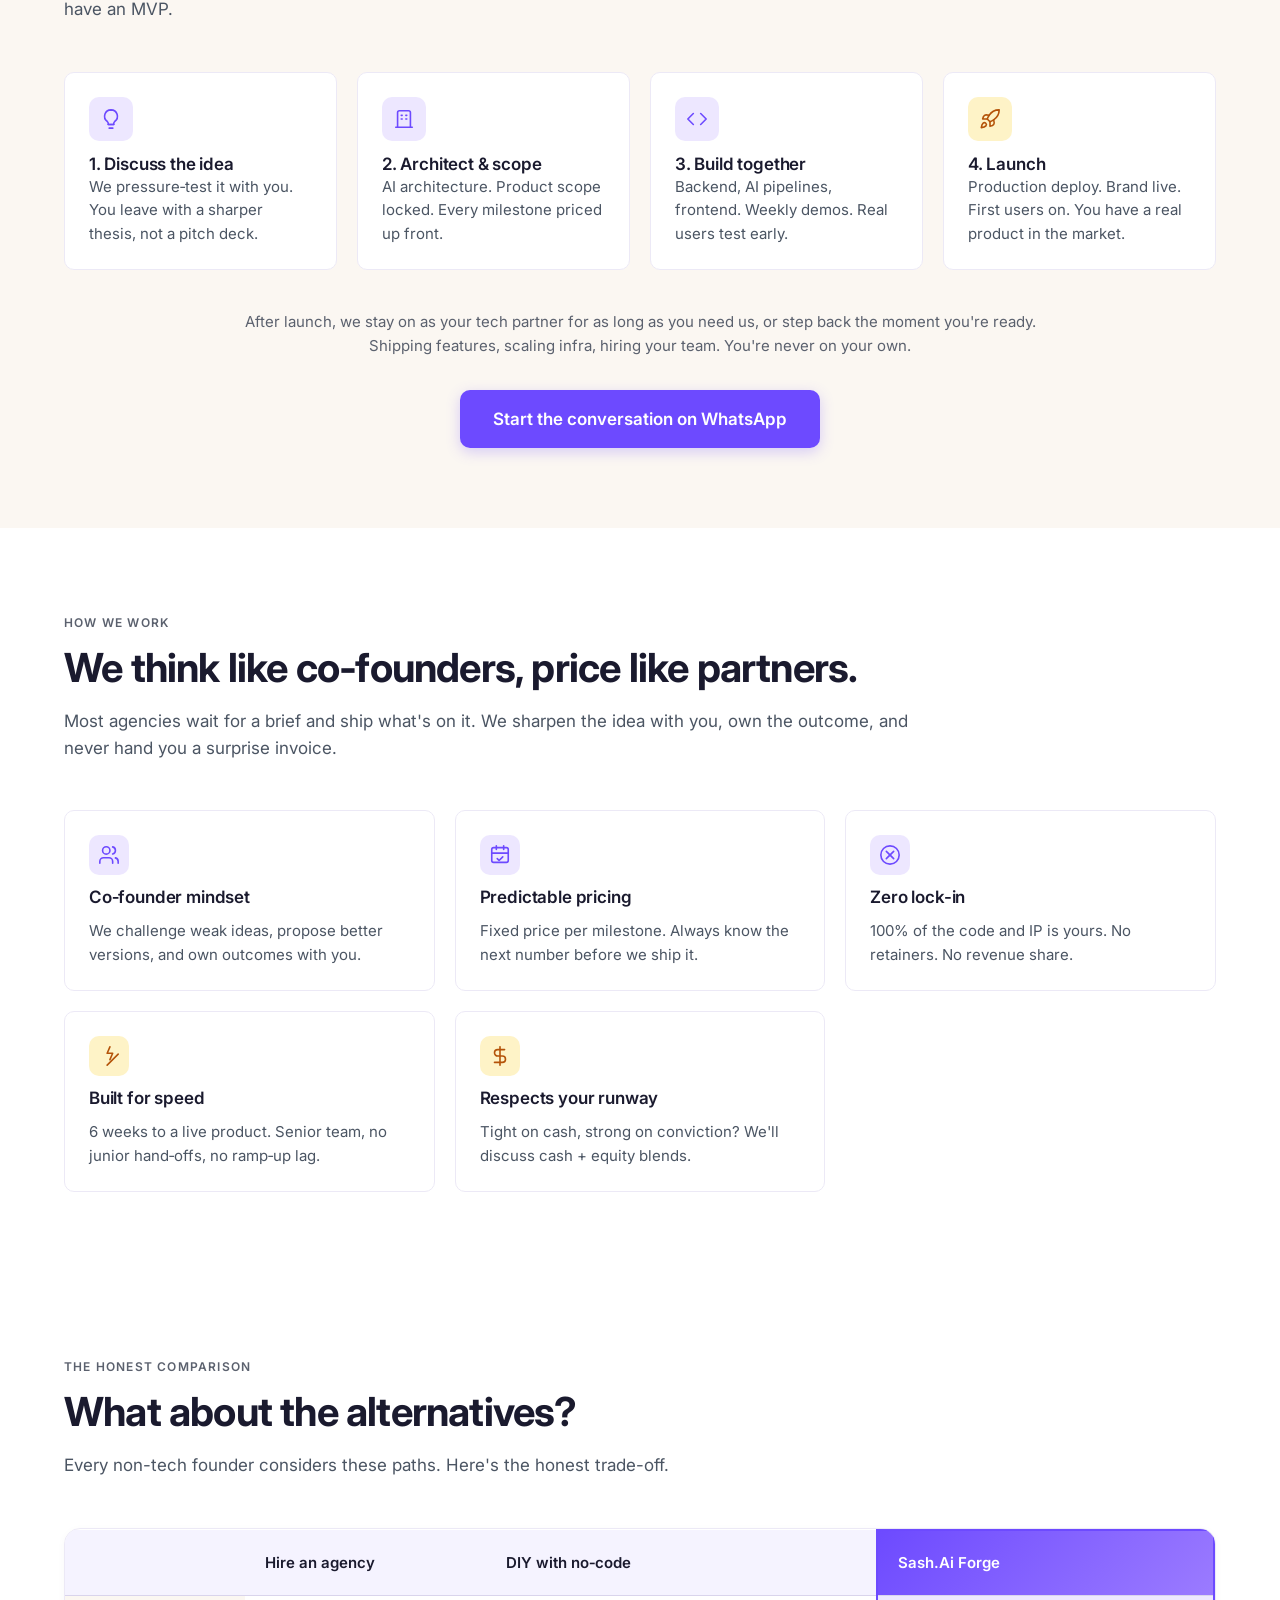
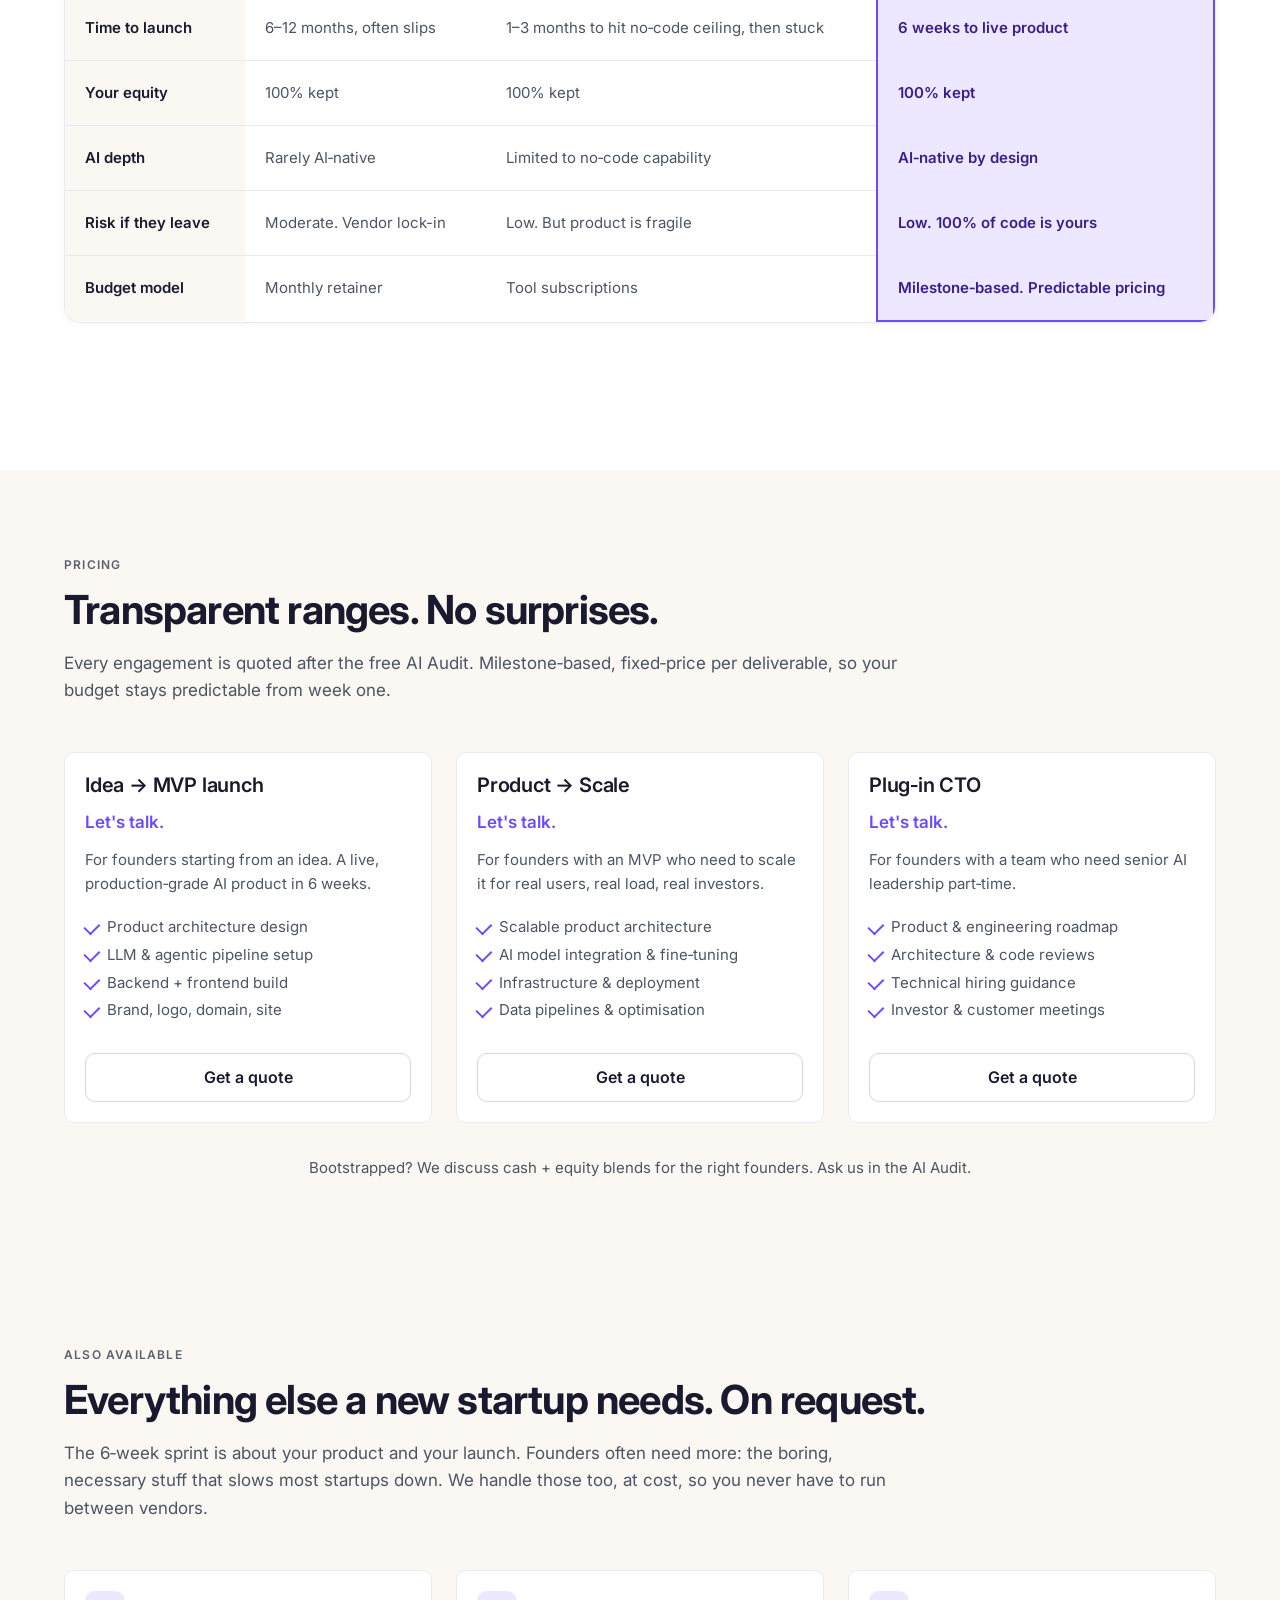
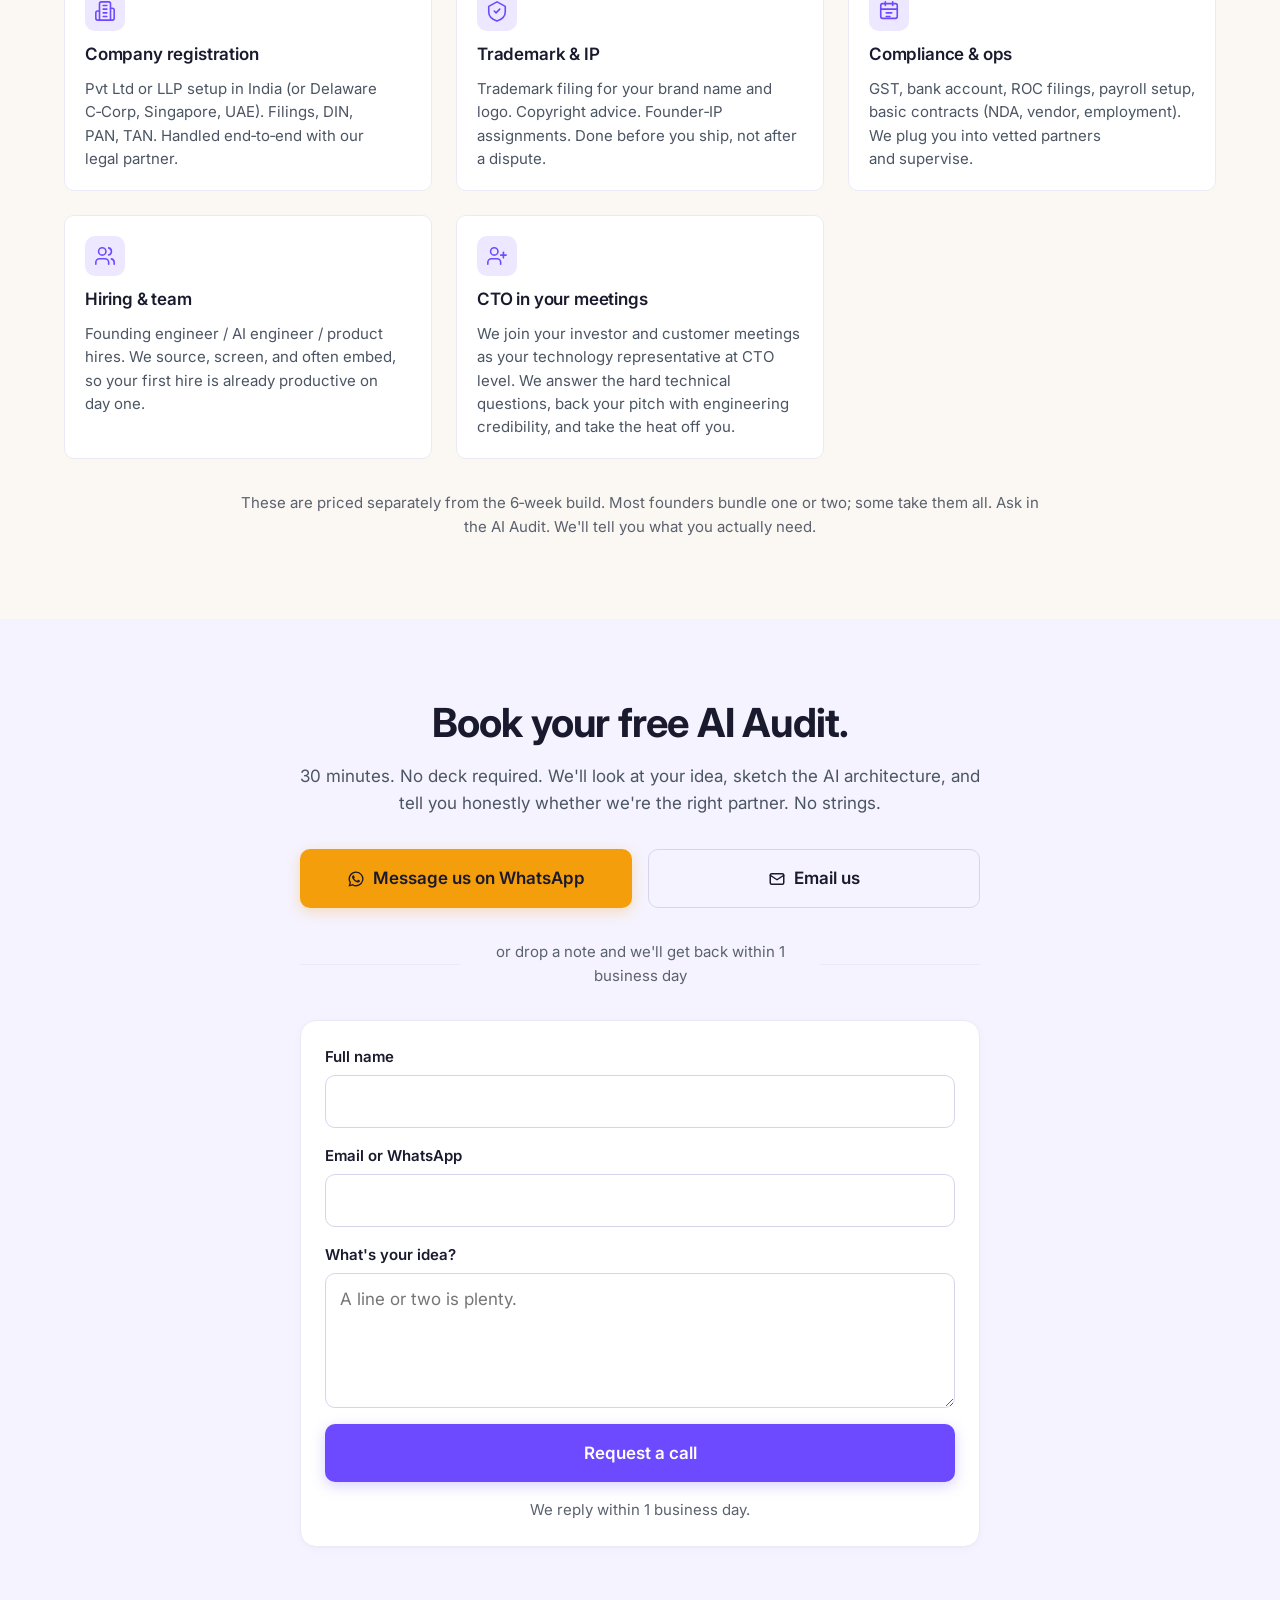
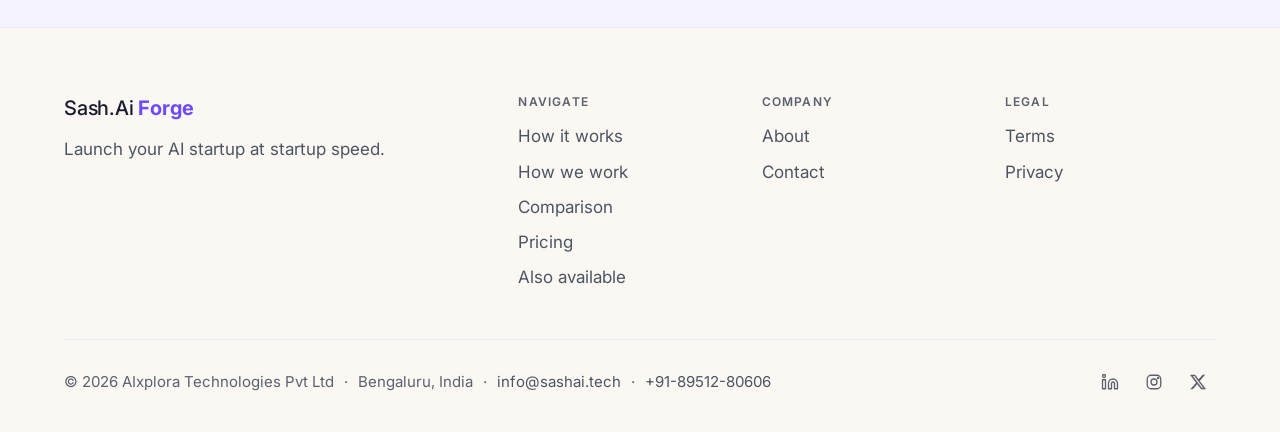
==== commit e9488ec2: "Apply ThriveHigh design principles site-wide - Flat cards: remove box-shadow, tighter radius (10px v" ====
--- a/index.html
+++ b/index.html
@@ -304,7 +304,7 @@
     </section>
 
     <!-- §3 (merged). PARTNERSHIP + RUNWAY -->
-    <section id="partnership" class="section section--soft" aria-labelledby="partnership-title">
+    <section id="partnership" class="section" aria-labelledby="partnership-title">
       <div class="container">
         <header class="section-header reveal">
           <p class="eyebrow">HOW WE WORK</p>
--- a/assets/css/variables.css
+++ b/assets/css/variables.css
@@ -37,8 +37,8 @@
   --radius-xl: 24px;
 
   /* Shadows */
-  --shadow-card: 0 1px 2px rgba(26, 26, 46, 0.04), 0 6px 18px rgba(26, 26, 46, 0.06);
-  --shadow-card-hover: 0 4px 8px rgba(26, 26, 46, 0.06), 0 16px 32px rgba(26, 26, 46, 0.10);
+  --shadow-card: 0 1px 2px rgba(26, 26, 46, 0.02), 0 2px 8px rgba(26, 26, 46, 0.03);
+  --shadow-card-hover: 0 2px 4px rgba(26, 26, 46, 0.04), 0 8px 20px rgba(26, 26, 46, 0.06);
   --shadow-btn-primary: 0 4px 14px rgba(109, 74, 255, 0.25);
   --shadow-btn-primary-hover: 0 8px 24px rgba(109, 74, 255, 0.35);
 
--- a/assets/css/layout.css
+++ b/assets/css/layout.css
@@ -47,14 +47,14 @@
 }
 
 .section {
-  padding-block: var(--space-24);
+  padding-block: var(--space-20);
 }
 
 .section--warm { background: var(--bg-warm); }
 .section--soft { background: var(--bg-soft); }
 
 @media (max-width: 768px) {
-  .section { padding-block: var(--space-16); }
+  .section { padding-block: var(--space-12); }
 }
 
 .eyebrow {
--- a/assets/css/components.css
+++ b/assets/css/components.css
@@ -72,20 +72,19 @@
   stroke-width: 2;
 }
 
-/* Card base */
+/* Card base — flat, restrained, ThriveHigh-style */
 .card {
   background: var(--bg-card);
   border: 1px solid var(--border-subtle);
-  border-radius: var(--radius-lg);
-  padding: var(--space-6);
-  box-shadow: var(--shadow-card);
-  transition: transform var(--dur) var(--ease), box-shadow var(--dur) var(--ease), border-color var(--dur) var(--ease);
+  border-radius: var(--radius);
+  padding: var(--space-5);
+  box-shadow: none;
+  transition: border-color var(--dur) var(--ease), background var(--dur) var(--ease);
 }
 
 .card:hover {
-  transform: translateY(-2px);
-  box-shadow: var(--shadow-card-hover);
   border-color: var(--border-strong);
+  background: var(--bg-card);
 }
 
 /* Badges */
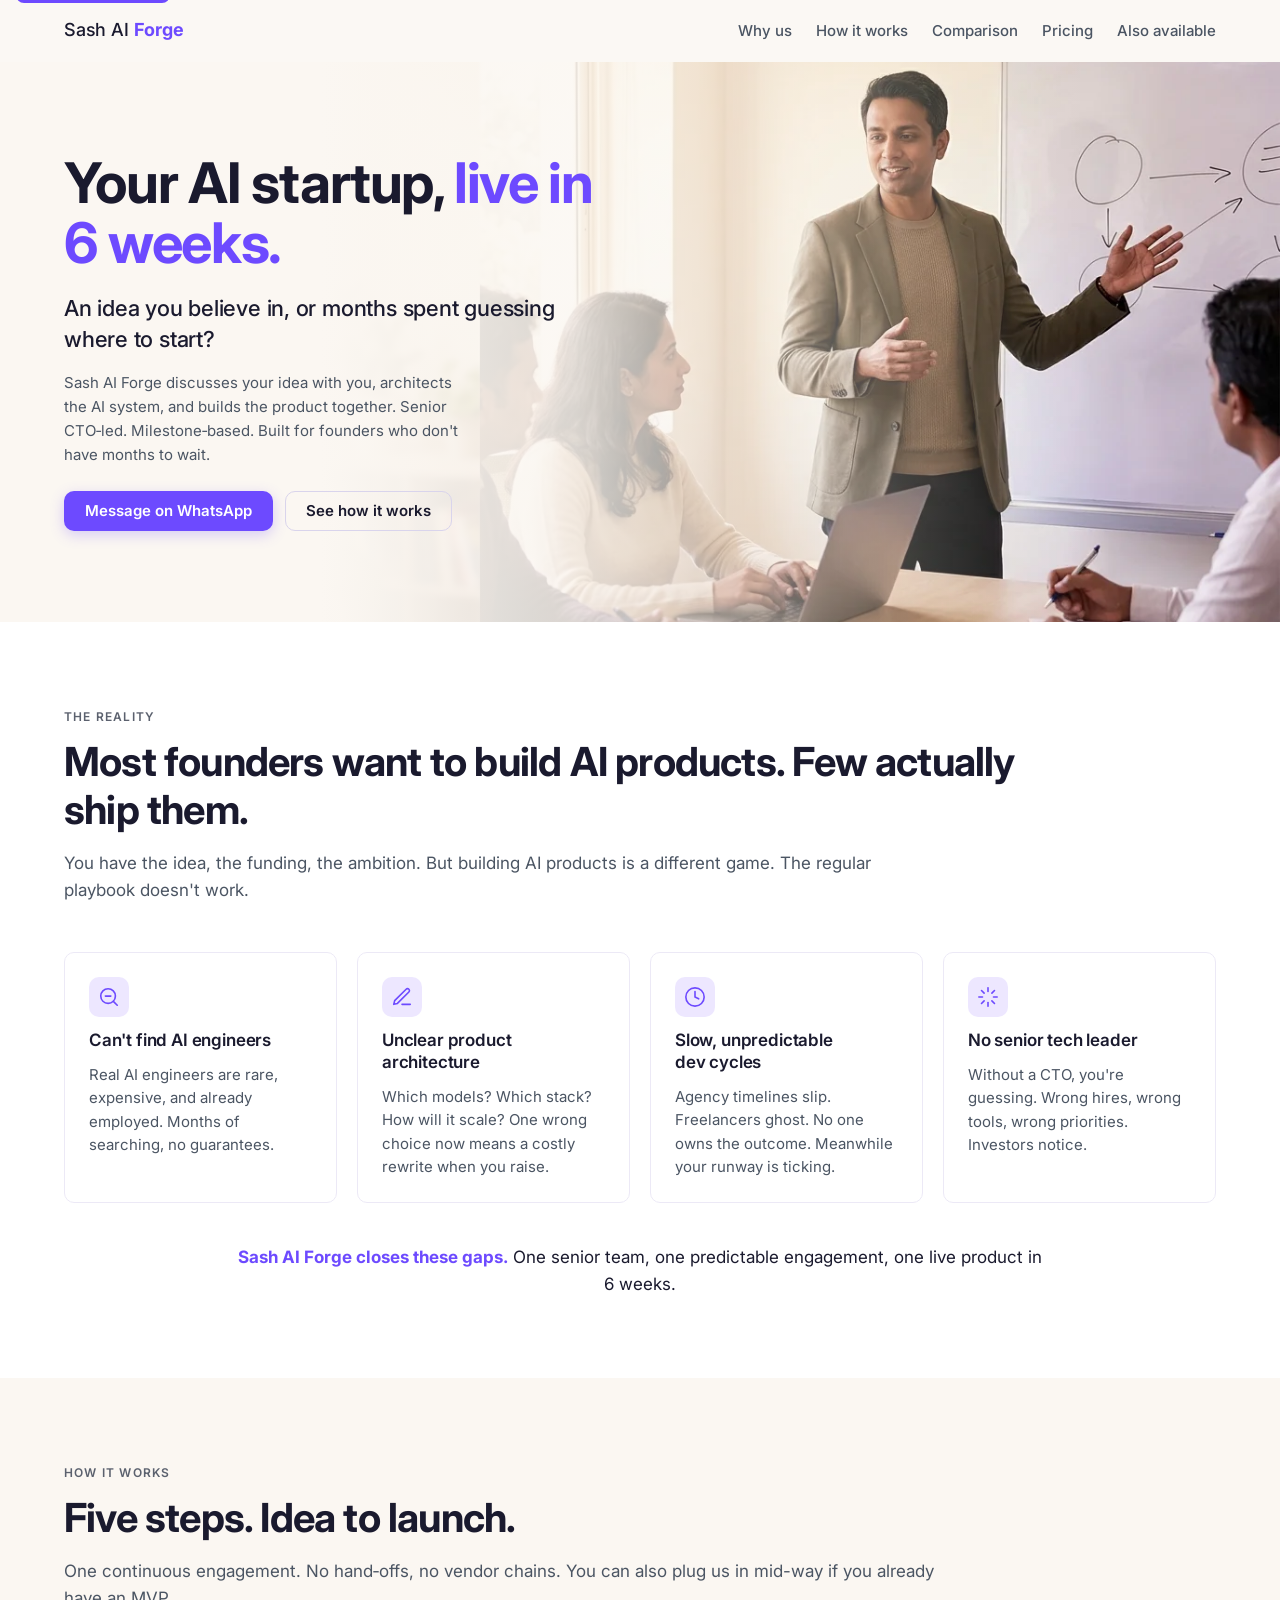
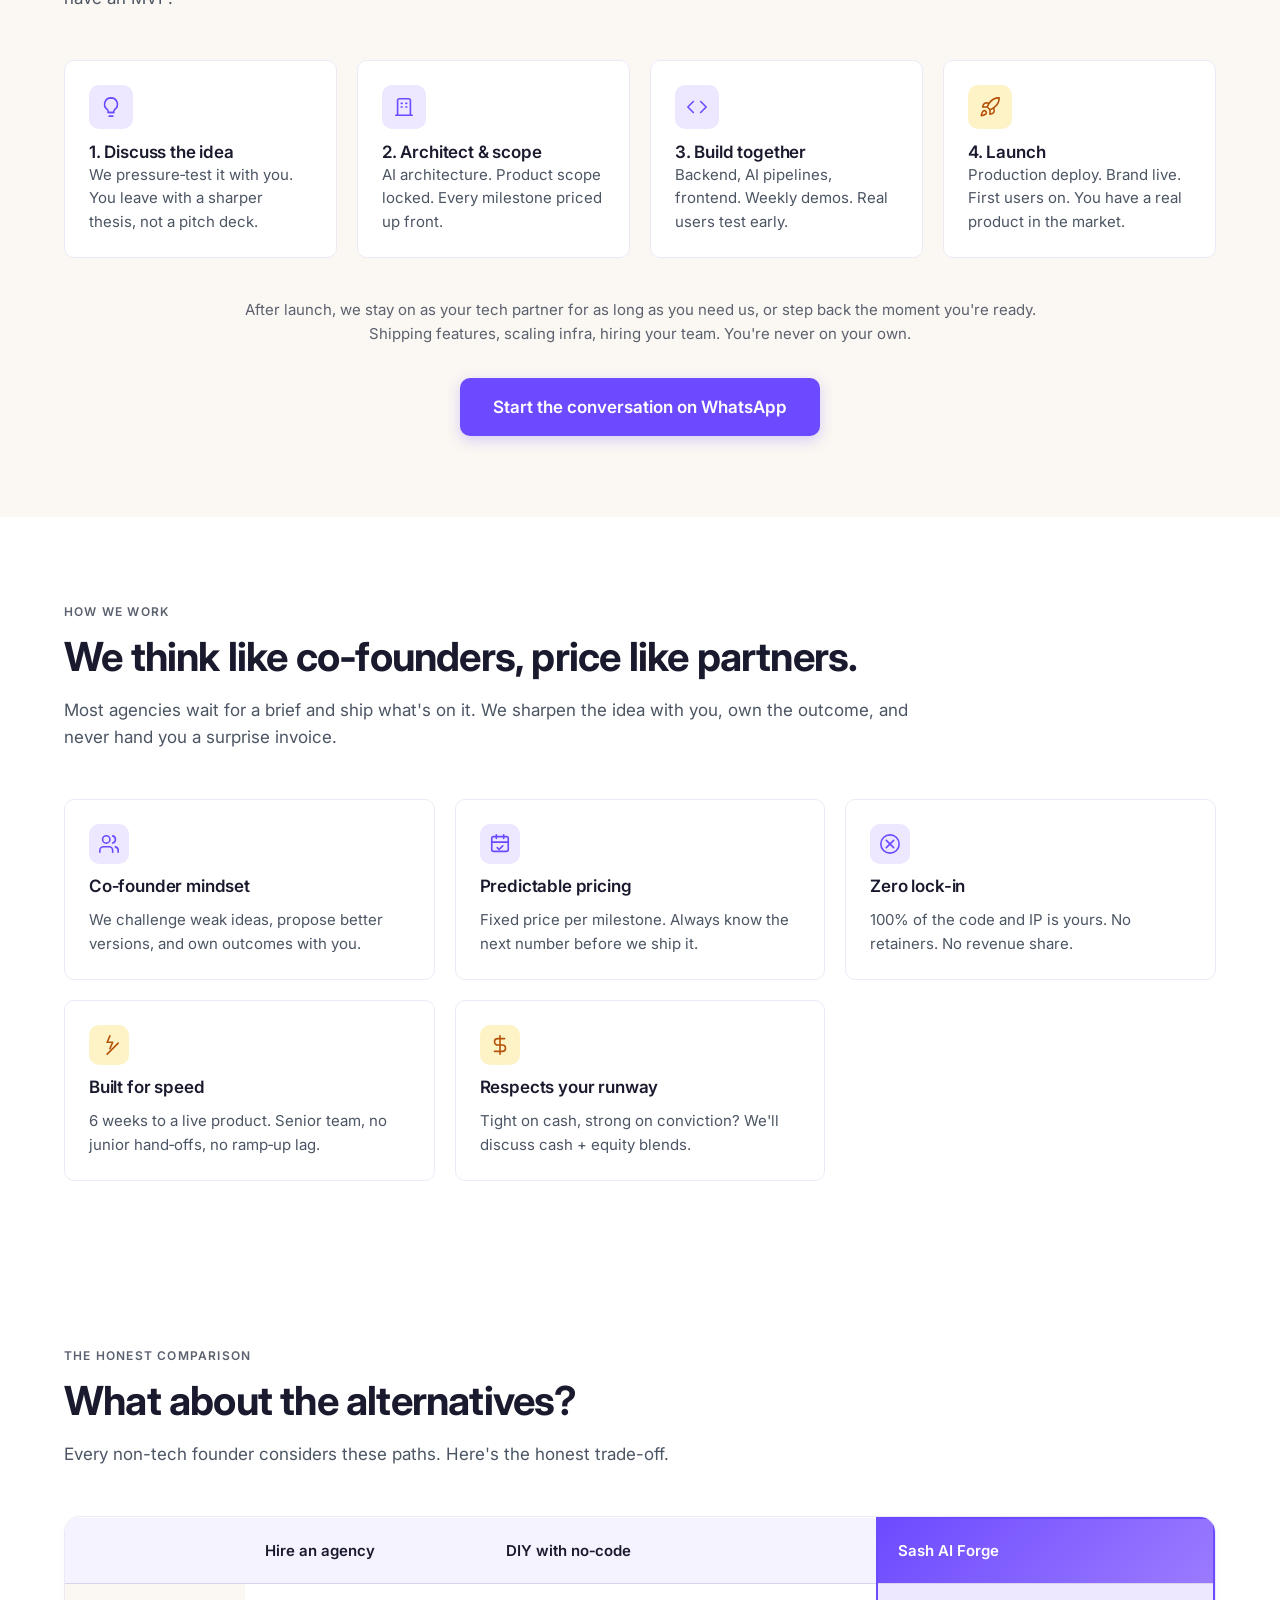
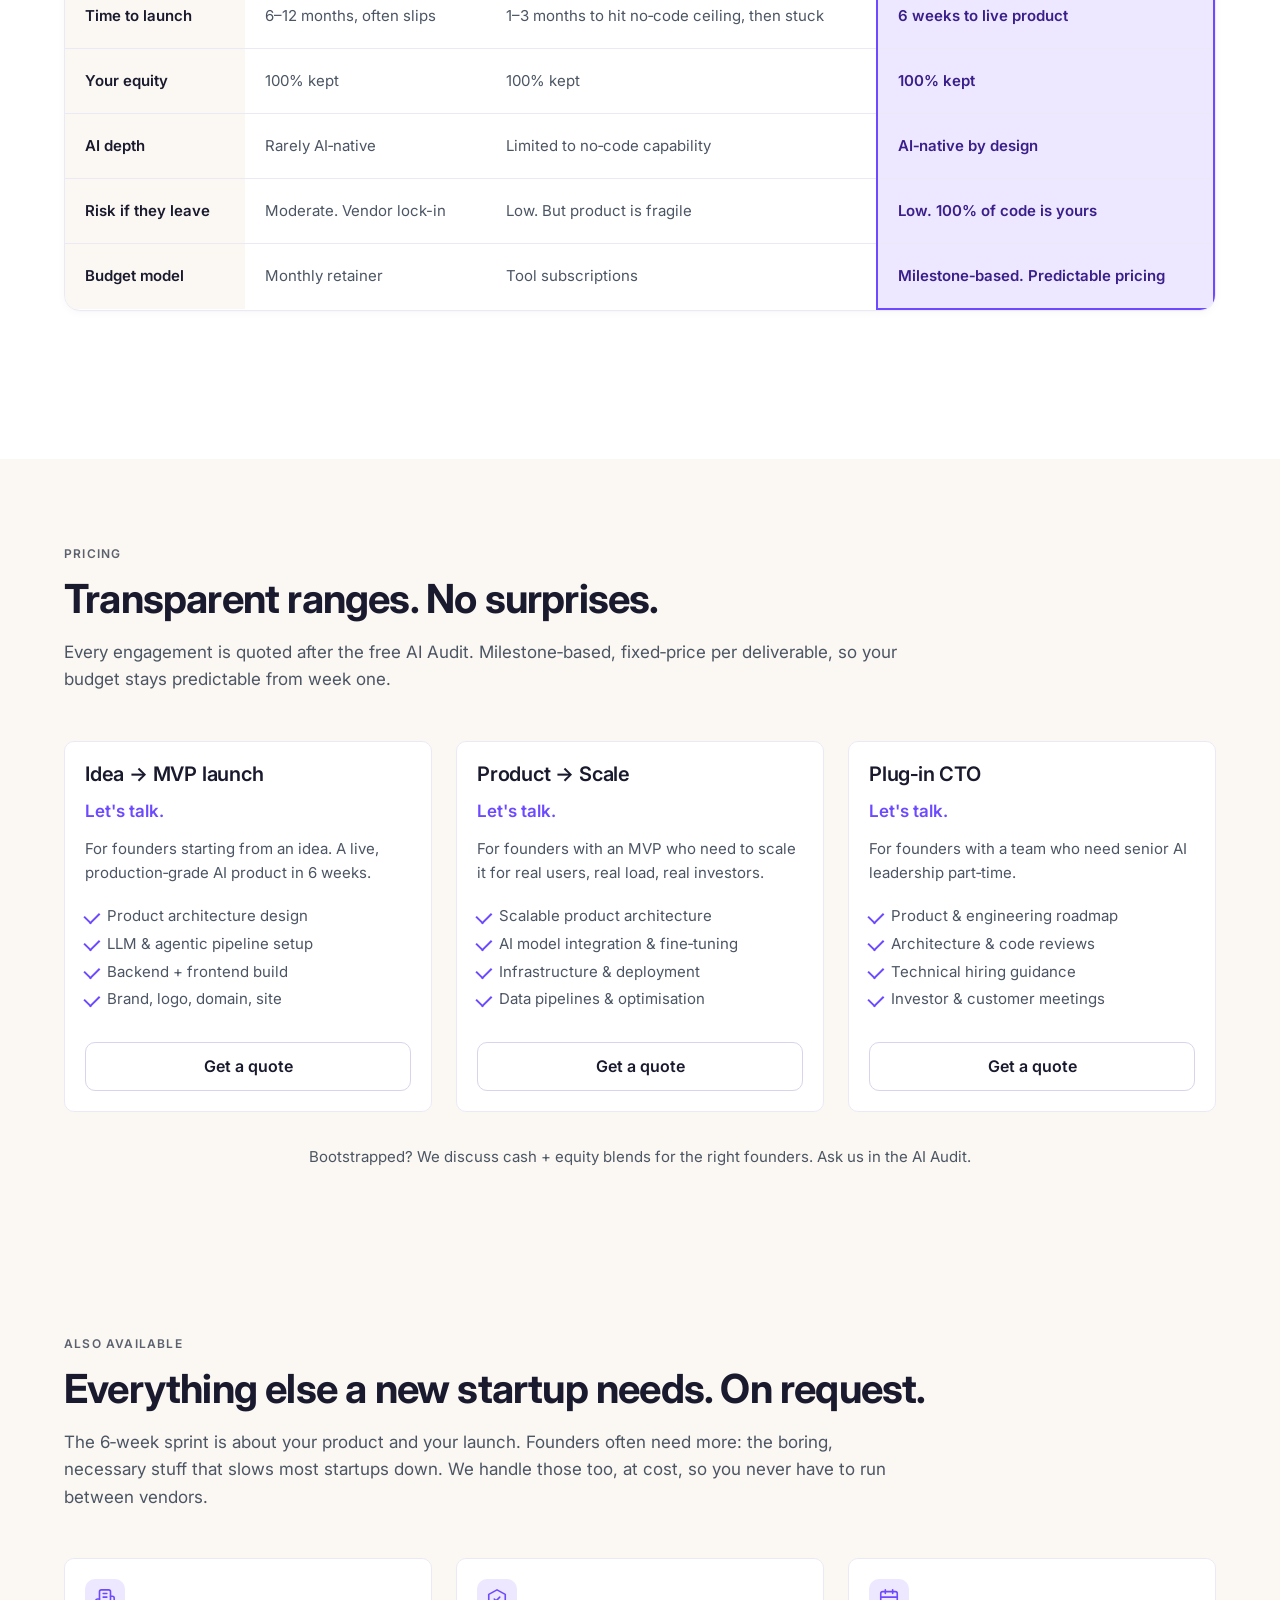
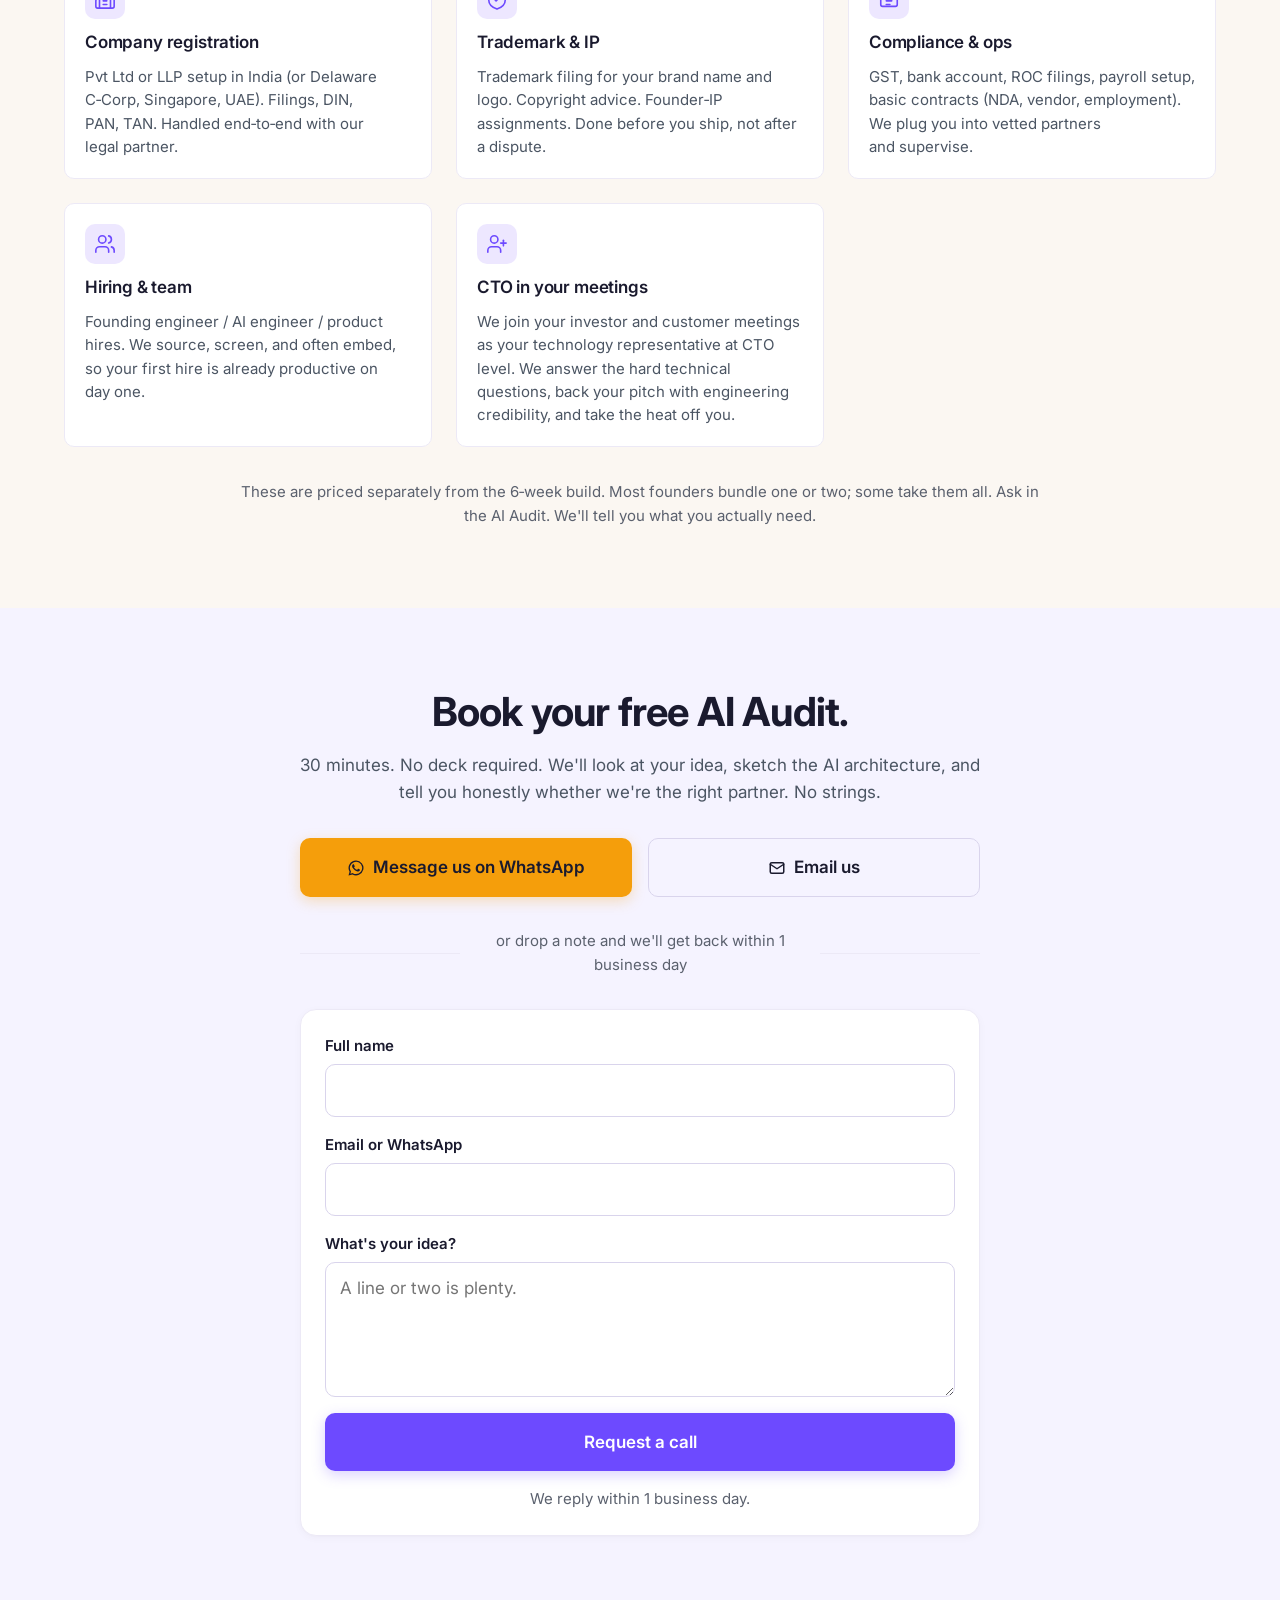
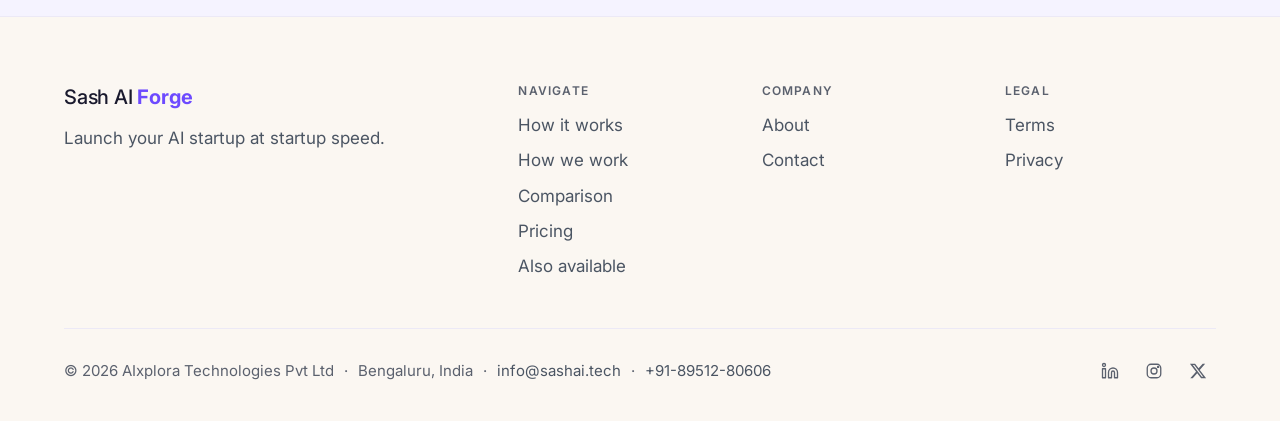
==== commit 25412a16: "Rename Sash.Ai to Sash AI; remove header WhatsApp CTA Co-Authored-By: Claude Opus 4.7 (1M context) <" ====
--- a/index.html
+++ b/index.html
@@ -5,7 +5,7 @@
   <meta name="viewport" content="width=device-width, initial-scale=1.0">
   <meta name="theme-color" content="#6D4AFF">
 
-  <title>Sash.Ai Forge: Launch your AI startup at startup speed</title>
+  <title>Sash AI Forge: Launch your AI startup at startup speed</title>
   <meta name="description" content="Non-technical founders launch AI startups in 6 weeks. Product and brand, built with you by a senior AI-native CTO. Predictable, milestone-based pricing. Built for founder runway.">
   <meta name="keywords" content="launch AI startup, AI startup launchpad, non-technical founder AI, idea to MVP in weeks, AI MVP development India, end to end startup launch, Bengaluru AI startup, fractional CTO India">
   <link rel="canonical" href="https://sovitgarg.github.io/sash_ai_forge/">
@@ -14,11 +14,11 @@
 
   <!-- Open Graph -->
   <meta property="og:type" content="website">
-  <meta property="og:site_name" content="Sash.Ai Forge">
-  <meta property="og:title" content="Launch your AI startup at startup speed. Sash.Ai Forge">
+  <meta property="og:site_name" content="Sash AI Forge">
+  <meta property="og:title" content="Launch your AI startup at startup speed. Sash AI Forge">
   <meta property="og:description" content="Idea to launched AI product in 6 weeks. Built with you by a senior AI-native CTO. Predictable, milestone-based pricing.">
   <meta property="og:image" content="https://sovitgarg.github.io/sash_ai_forge/assets/images/og/og-image.svg">
-  <meta property="og:image:alt" content="Sash.Ai Forge: Launch your AI startup at startup speed">
+  <meta property="og:image:alt" content="Sash AI Forge: Launch your AI startup at startup speed">
   <meta property="og:url" content="https://sovitgarg.github.io/sash_ai_forge/">
   <meta property="og:locale" content="en_US">
 
@@ -51,7 +51,7 @@
   {
     "@context": "https://schema.org",
     "@type": "Organization",
-    "name": "Sash.Ai Forge",
+    "name": "Sash AI Forge",
     "legalName": "AIxplora Technologies Pvt Ltd",
     "url": "https://sovitgarg.github.io/sash_ai_forge/",
     "logo": "https://sovitgarg.github.io/sash_ai_forge/assets/images/og/og-image.svg",
@@ -94,7 +94,7 @@
     "serviceType": "AI startup launchpad: end-to-end product build and brand, led by a senior AI-native CTO, for non-technical founders",
     "provider": {
       "@type": "Organization",
-      "name": "Sash.Ai Forge",
+      "name": "Sash AI Forge",
       "url": "https://sovitgarg.github.io/sash_ai_forge/"
     },
     "areaServed": ["IN", "US", "AE", "SG", "GB"],
@@ -126,8 +126,8 @@
 
   <header class="site-header" role="banner">
     <div class="container site-header__inner">
-      <a class="site-header__logo" href="#hero" aria-label="Sash.Ai Forge home">
-        Sash.Ai <strong>Forge</strong>
+      <a class="site-header__logo" href="#hero" aria-label="Sash AI Forge home">
+        Sash AI <strong>Forge</strong>
       </a>
 
       <nav class="site-nav" role="navigation" aria-label="Primary">
@@ -138,7 +138,6 @@
           <li><a class="site-nav__link" href="#pricing">Pricing</a></li>
           <li><a class="site-nav__link" href="#extras">Also available</a></li>
         </ul>
-        <a class="btn btn--primary site-header__cta" href="https://wa.me/918951280606" data-wa="Header">Message on WhatsApp</a>
       </nav>
 
       <button class="site-header__burger" type="button" data-nav-toggle aria-expanded="false" aria-controls="mobile-nav" aria-label="Open navigation menu">
@@ -173,7 +172,7 @@
         <div class="hero__content">
           <h1 id="hero-title" class="hero__title">Your AI startup, <span class="hero__title-accent">live in 6 weeks.</span></h1>
           <p class="hero__tagline">An idea you believe in, or months spent guessing where to start?</p>
-          <p class="hero__subhead">Sash.Ai Forge discusses your idea with you, architects the AI system, and builds the product together. Senior CTO‑led. Milestone‑based. Built for founders who don't have months to wait.</p>
+          <p class="hero__subhead">Sash AI Forge discusses your idea with you, architects the AI system, and builds the product together. Senior CTO‑led. Milestone‑based. Built for founders who don't have months to wait.</p>
 
           <div class="hero__ctas">
             <a class="btn btn--primary hero__cta-primary" href="https://wa.me/918951280606" data-wa="Hero">Message on WhatsApp</a>
@@ -226,7 +225,7 @@
           </li>
         </ul>
 
-        <p class="reality-footnote reveal"><strong>Sash.Ai Forge closes these gaps.</strong> One senior team, one predictable engagement, one live product in 6 weeks.</p>
+        <p class="reality-footnote reveal"><strong>Sash AI Forge closes these gaps.</strong> One senior team, one predictable engagement, one live product in 6 weeks.</p>
       </div>
     </section>
 
@@ -373,7 +372,7 @@
                 <th scope="col"><span class="sr-only">Dimension</span></th>
                 <th scope="col">Hire an agency</th>
                 <th scope="col">DIY with no‑code</th>
-                <th scope="col" class="compare-table__sash">Sash.Ai Forge</th>
+                <th scope="col" class="compare-table__sash">Sash AI Forge</th>
               </tr>
             </thead>
             <tbody>
@@ -634,7 +633,7 @@
     <div class="container">
       <div class="site-footer__grid">
         <div class="site-footer__col site-footer__col--brand">
-          <p class="site-footer__wordmark">Sash.Ai <strong>Forge</strong></p>
+          <p class="site-footer__wordmark">Sash AI <strong>Forge</strong></p>
           <p class="site-footer__tagline">Launch your AI startup at startup speed.</p>
         </div>
 
@@ -680,7 +679,7 @@
         <ul class="site-footer__social" aria-label="Social links">
           <!-- TODO: replace # with real LinkedIn URL when available -->
           <li>
-            <a href="#" aria-label="Sash.Ai on LinkedIn">
+            <a href="#" aria-label="Sash AI on LinkedIn">
               <svg aria-hidden="true" viewBox="0 0 24 24" fill="none" stroke="currentColor" stroke-width="1.75" stroke-linecap="round" stroke-linejoin="round">
                 <path d="M16 8a6 6 0 0 1 6 6v7h-4v-7a2 2 0 0 0-4 0v7h-4v-7a6 6 0 0 1 6-6z"/>
                 <rect x="2" y="9" width="4" height="12"/>
@@ -690,7 +689,7 @@
           </li>
           <!-- TODO: replace # with real Instagram URL when available -->
           <li>
-            <a href="#" aria-label="Sash.Ai on Instagram">
+            <a href="#" aria-label="Sash AI on Instagram">
               <svg aria-hidden="true" viewBox="0 0 24 24" fill="none" stroke="currentColor" stroke-width="1.75" stroke-linecap="round" stroke-linejoin="round">
                 <rect x="3" y="3" width="18" height="18" rx="5"/>
                 <circle cx="12" cy="12" r="4"/>
@@ -700,7 +699,7 @@
           </li>
           <!-- TODO: replace # with real X/Twitter URL when available -->
           <li>
-            <a href="#" aria-label="Sash.Ai on X / Twitter">
+            <a href="#" aria-label="Sash AI on X / Twitter">
               <svg aria-hidden="true" viewBox="0 0 24 24" fill="currentColor">
                 <path d="M18.244 2.25h3.308l-7.227 8.26 8.502 11.24H16.17l-5.214-6.817L4.99 21.75H1.68l7.73-8.835L1.254 2.25H8.08l4.713 6.231zm-1.161 17.52h1.833L7.084 4.126H5.117z"/>
               </svg>
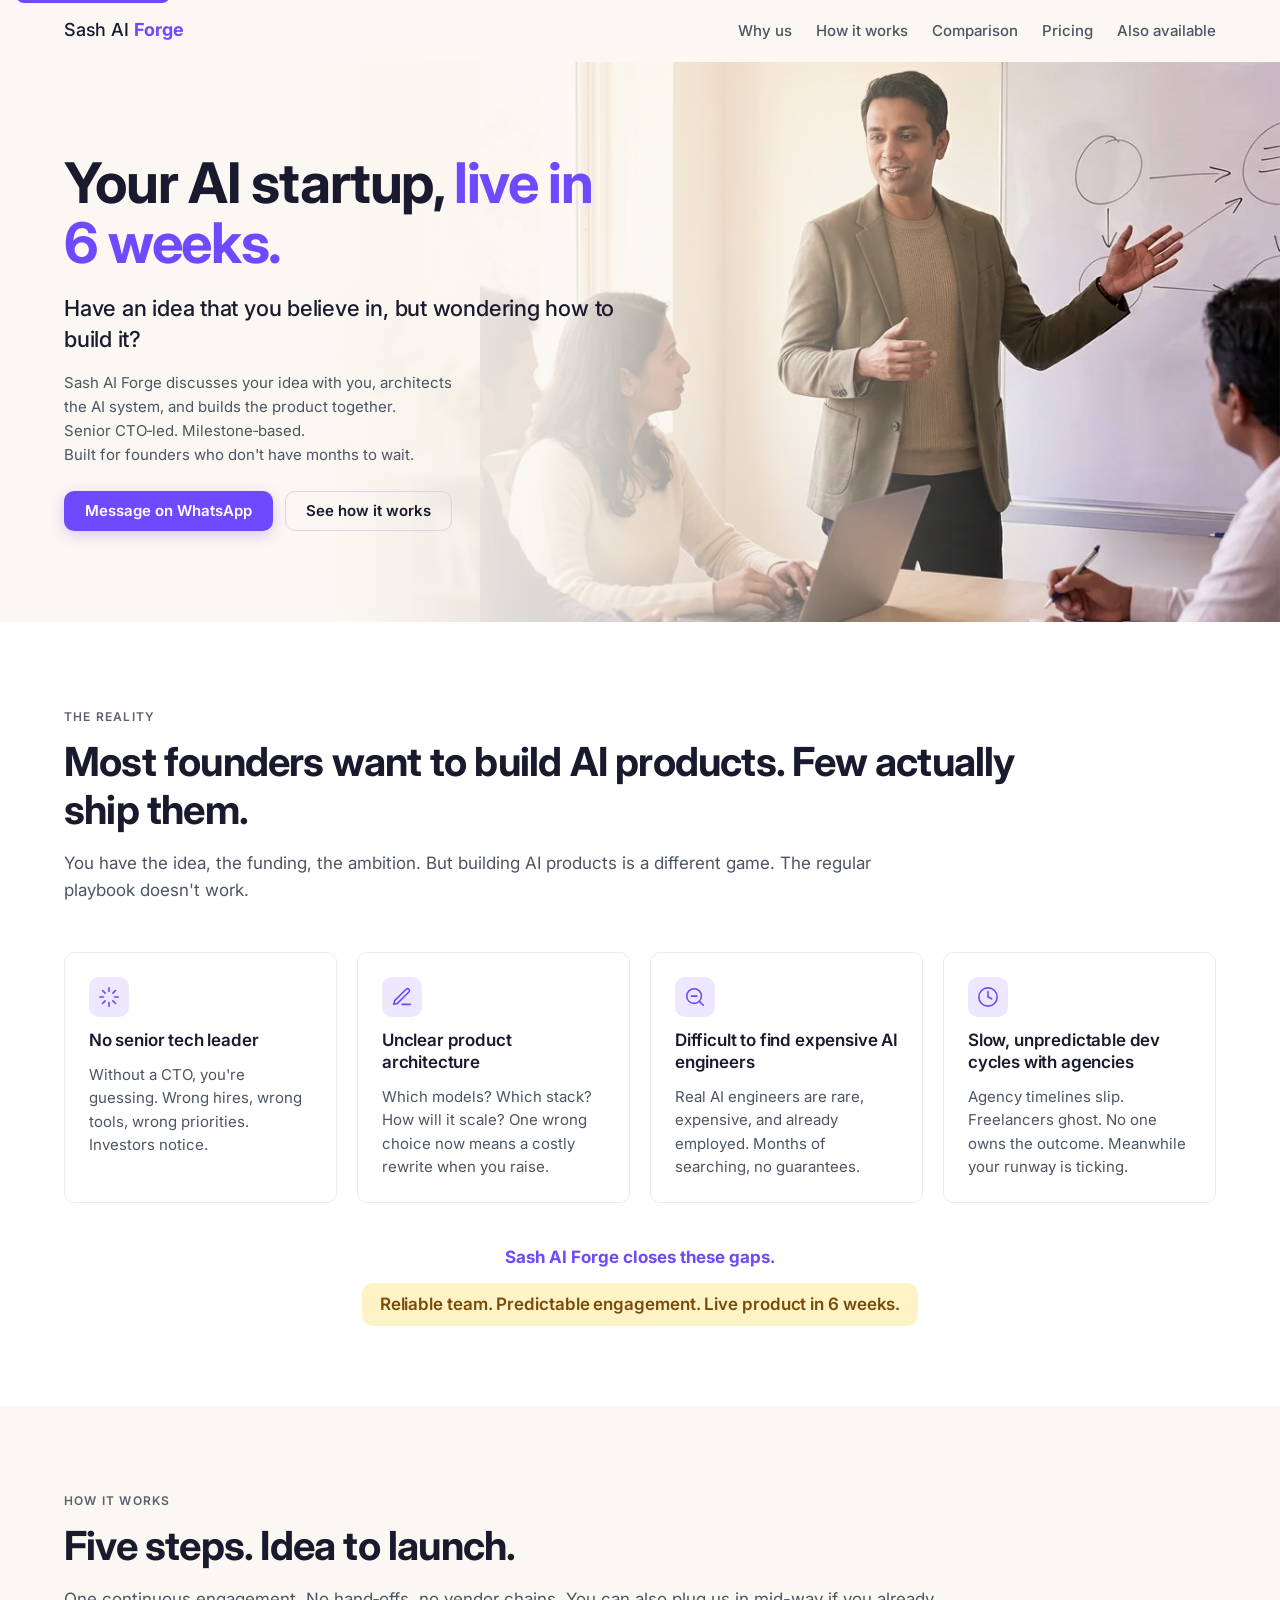
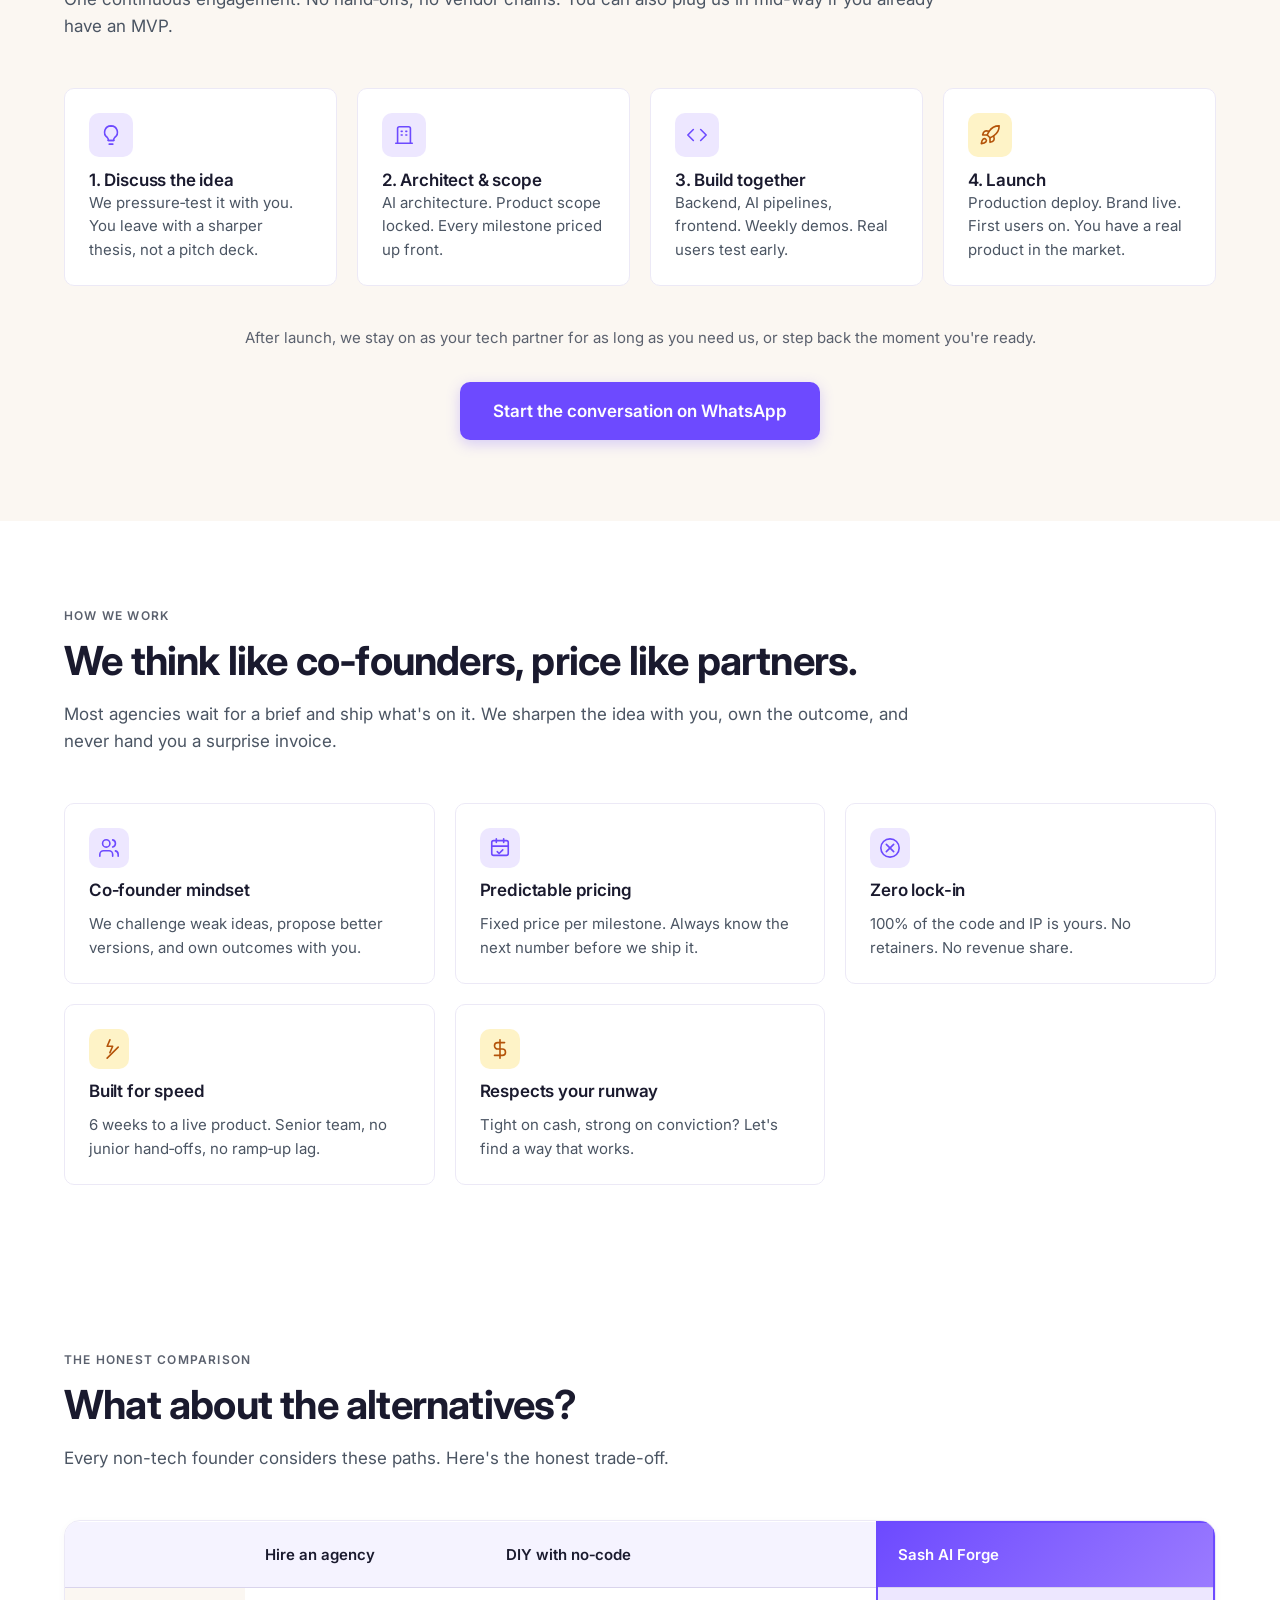
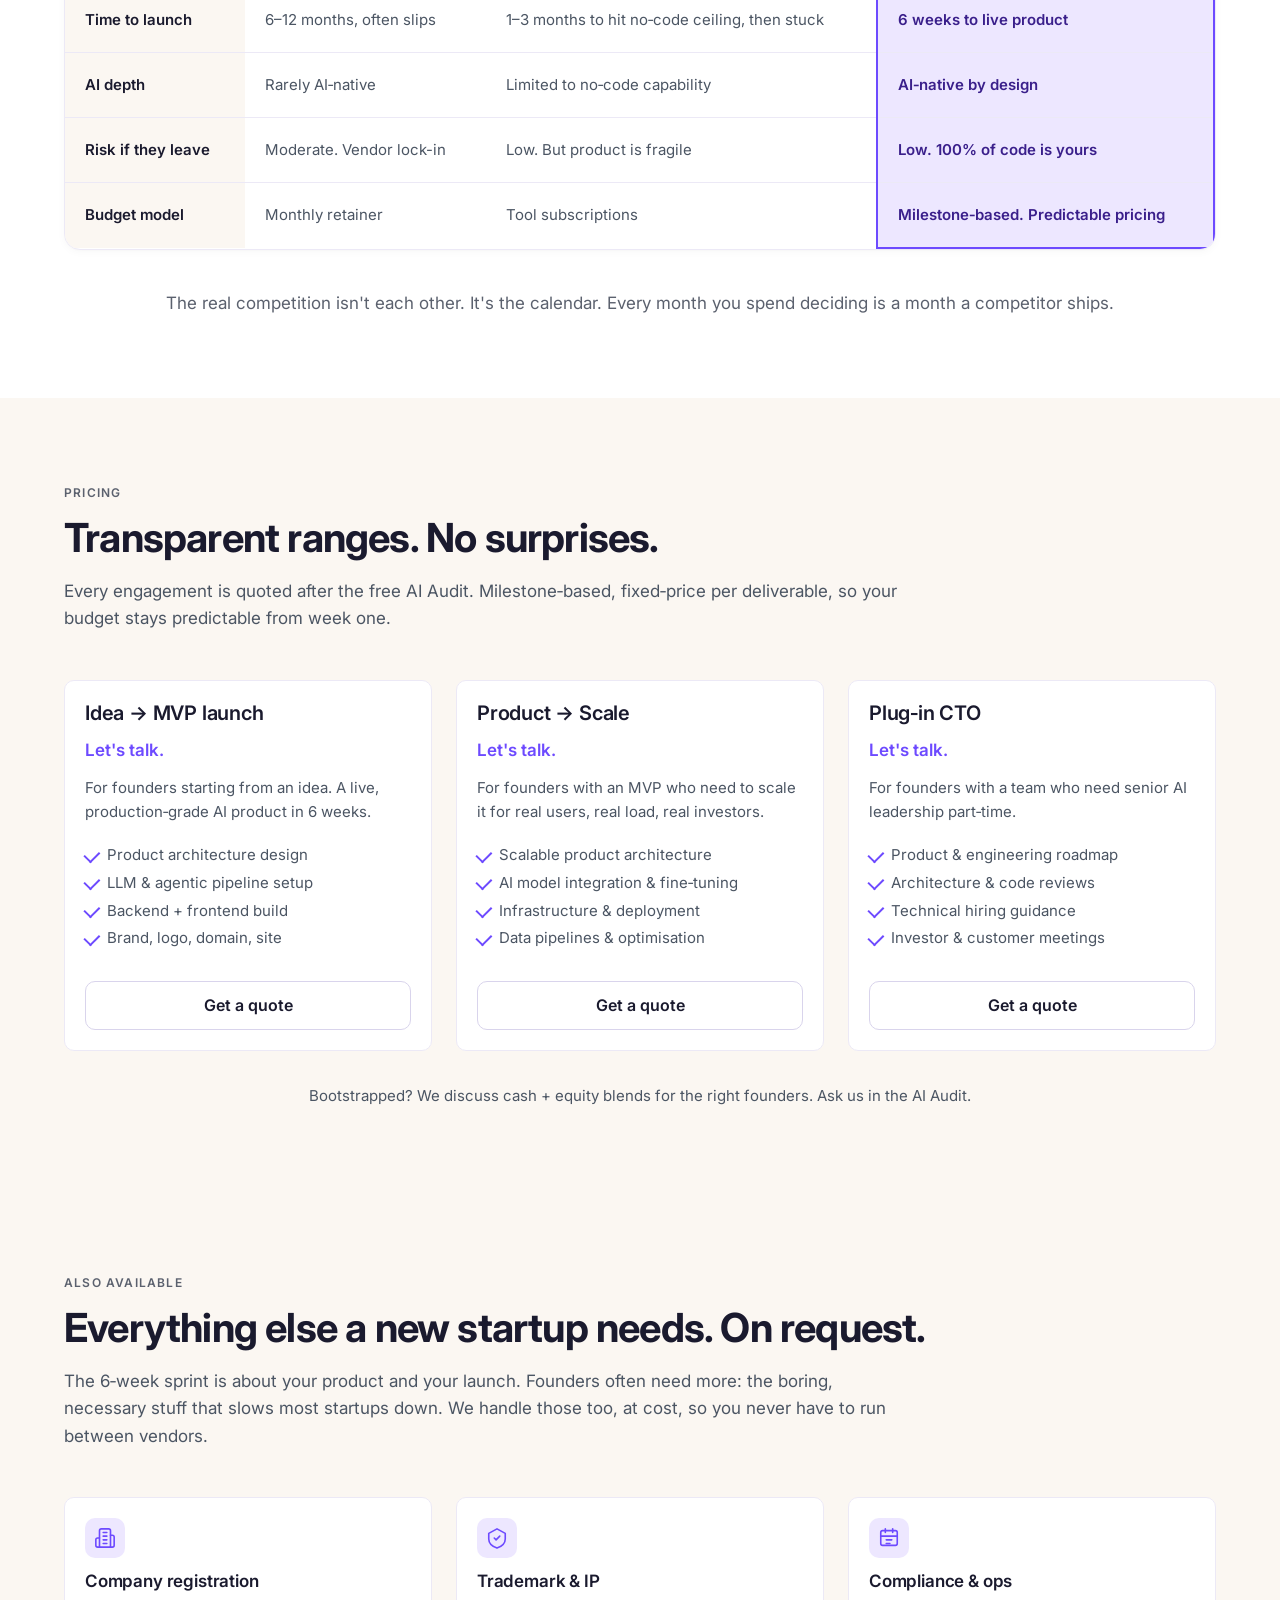
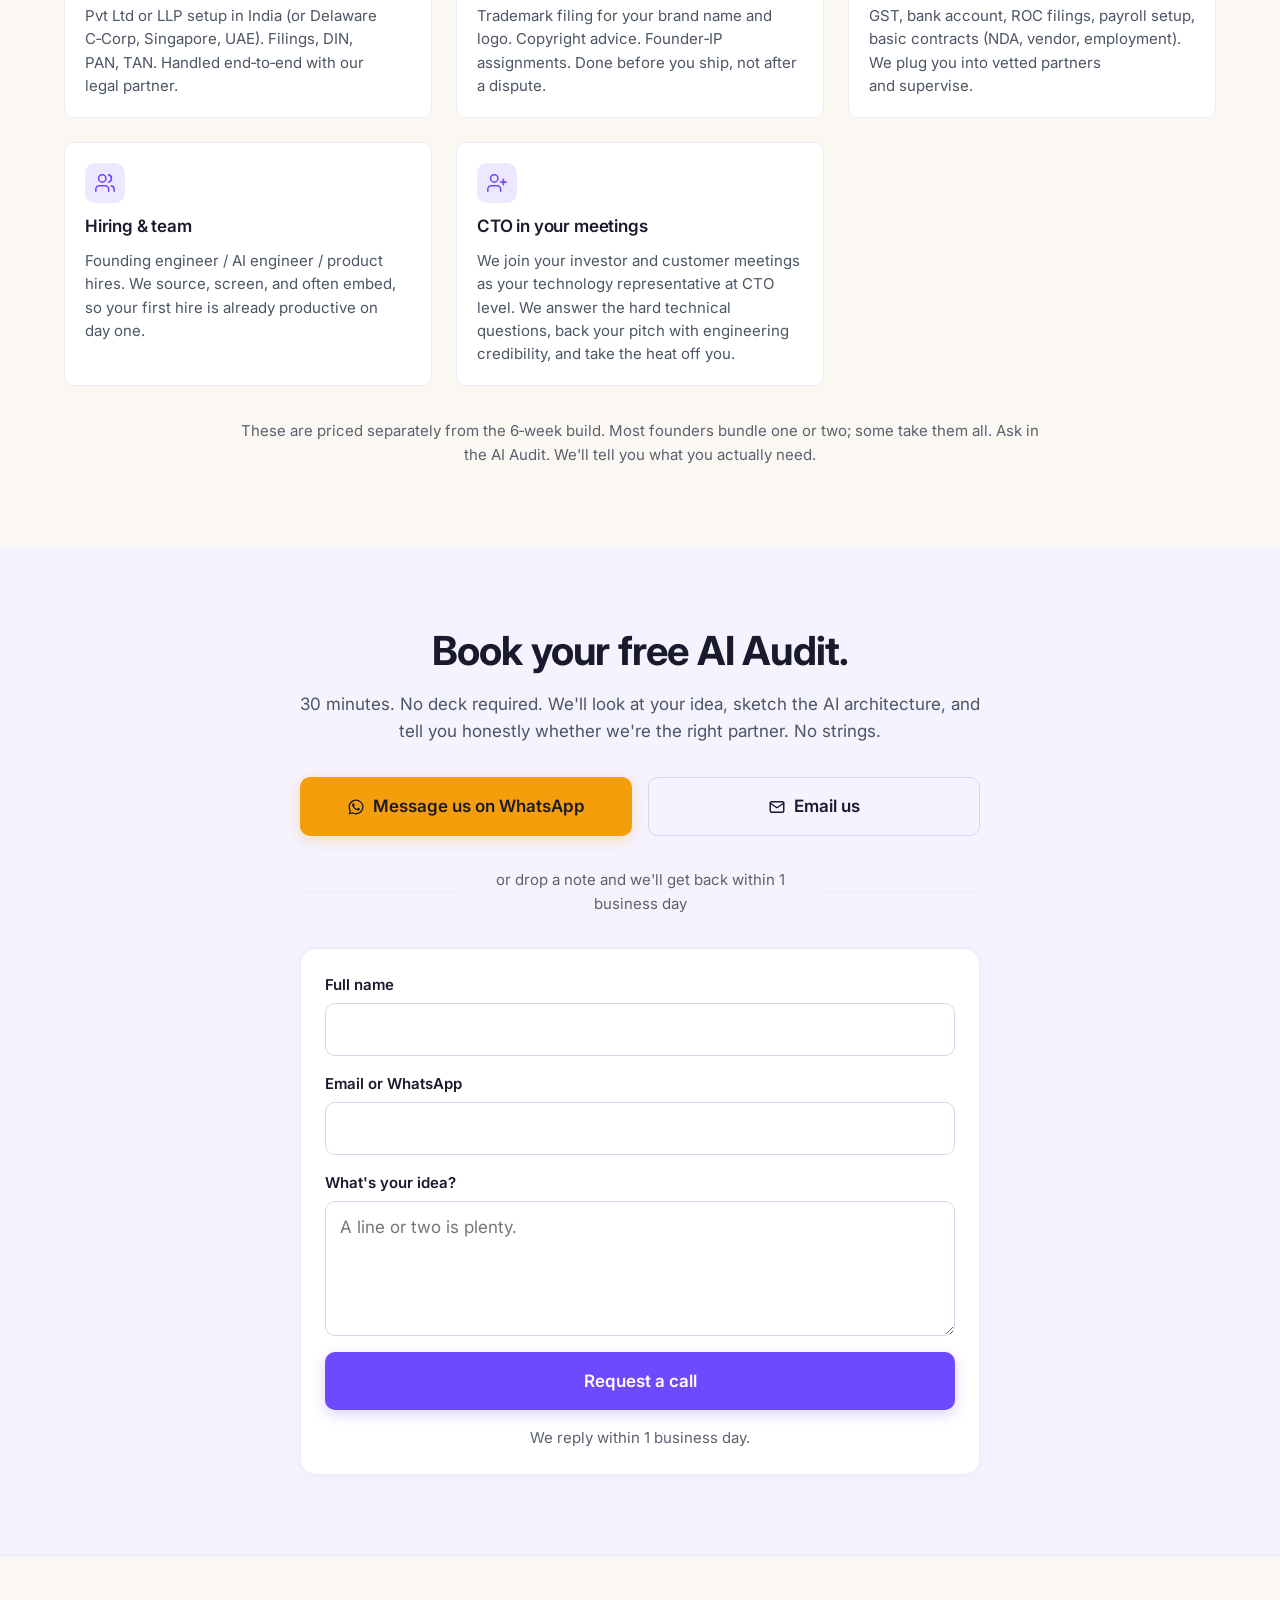
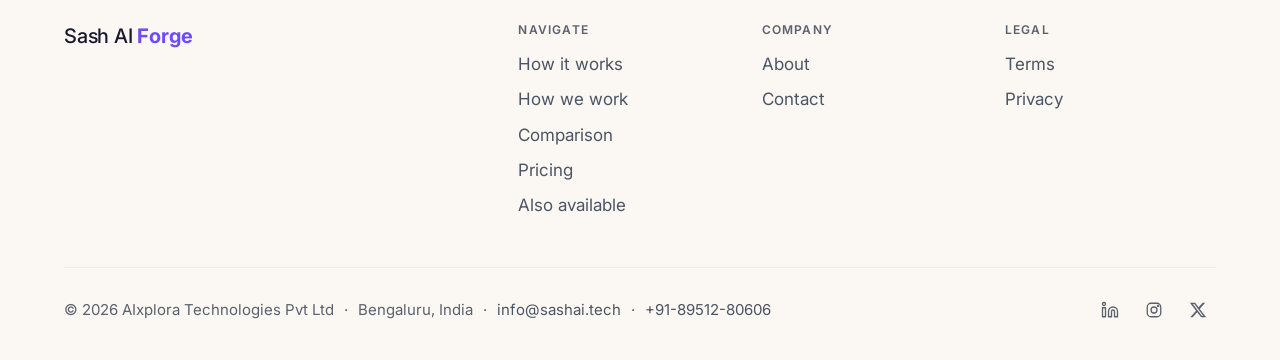
==== commit 089f7fc5: "Copy edits: hero/reality/journey/compare/footer cleanups Co-Authored-By: Claude Opus 4.7 (1M context" ====
--- a/index.html
+++ b/index.html
@@ -171,8 +171,8 @@
       <div class="container hero__inner">
         <div class="hero__content">
           <h1 id="hero-title" class="hero__title">Your AI startup, <span class="hero__title-accent">live in 6 weeks.</span></h1>
-          <p class="hero__tagline">An idea you believe in, or months spent guessing where to start?</p>
-          <p class="hero__subhead">Sash AI Forge discusses your idea with you, architects the AI system, and builds the product together. Senior CTO‑led. Milestone‑based. Built for founders who don't have months to wait.</p>
+          <p class="hero__tagline">Have an idea that you believe in, but wondering how to build it?</p>
+          <p class="hero__subhead">Sash AI Forge discusses your idea with you, architects the AI system, and builds the product together.<br>Senior CTO‑led. Milestone‑based.<br>Built for founders who don't have months to wait.</p>
 
           <div class="hero__ctas">
             <a class="btn btn--primary hero__cta-primary" href="https://wa.me/918951280606" data-wa="Hero">Message on WhatsApp</a>
@@ -194,10 +194,10 @@
         <ul class="reality-grid reveal">
           <li class="reality-tile card">
             <span class="icon-tile" aria-hidden="true">
-              <svg viewBox="0 0 24 24" fill="none" stroke="currentColor" stroke-width="1.75" stroke-linecap="round" stroke-linejoin="round"><circle cx="11" cy="11" r="8"/><path d="m21 21-4.3-4.3"/><path d="M8 11h6"/></svg>
-            </span>
-            <h3 class="reality-tile__title">Can't find AI engineers</h3>
-            <p>Real AI engineers are rare, expensive, and already employed. Months of searching, no guarantees.</p>
+              <svg viewBox="0 0 24 24" fill="none" stroke="currentColor" stroke-width="1.75" stroke-linecap="round" stroke-linejoin="round"><path d="M12 2v4"/><path d="M12 18v4"/><path d="m4.93 4.93 2.83 2.83"/><path d="m16.24 16.24 2.83 2.83"/><path d="M2 12h4"/><path d="M18 12h4"/><path d="m4.93 19.07 2.83-2.83"/><path d="m16.24 7.76 2.83-2.83"/></svg>
+            </span>
+            <h3 class="reality-tile__title">No senior tech leader</h3>
+            <p>Without a CTO, you're guessing. Wrong hires, wrong tools, wrong priorities. Investors notice.</p>
           </li>
 
           <li class="reality-tile card">
@@ -210,22 +210,22 @@
 
           <li class="reality-tile card">
             <span class="icon-tile" aria-hidden="true">
+              <svg viewBox="0 0 24 24" fill="none" stroke="currentColor" stroke-width="1.75" stroke-linecap="round" stroke-linejoin="round"><circle cx="11" cy="11" r="8"/><path d="m21 21-4.3-4.3"/><path d="M8 11h6"/></svg>
+            </span>
+            <h3 class="reality-tile__title">Difficult to find expensive AI engineers</h3>
+            <p>Real AI engineers are rare, expensive, and already employed. Months of searching, no guarantees.</p>
+          </li>
+
+          <li class="reality-tile card">
+            <span class="icon-tile" aria-hidden="true">
               <svg viewBox="0 0 24 24" fill="none" stroke="currentColor" stroke-width="1.75" stroke-linecap="round" stroke-linejoin="round"><circle cx="12" cy="12" r="10"/><path d="M12 6v6l4 2"/></svg>
             </span>
-            <h3 class="reality-tile__title">Slow, unpredictable dev cycles</h3>
+            <h3 class="reality-tile__title">Slow, unpredictable dev cycles with agencies</h3>
             <p>Agency timelines slip. Freelancers ghost. No one owns the outcome. Meanwhile your runway is ticking.</p>
           </li>
-
-          <li class="reality-tile card">
-            <span class="icon-tile" aria-hidden="true">
-              <svg viewBox="0 0 24 24" fill="none" stroke="currentColor" stroke-width="1.75" stroke-linecap="round" stroke-linejoin="round"><path d="M12 2v4"/><path d="M12 18v4"/><path d="m4.93 4.93 2.83 2.83"/><path d="m16.24 16.24 2.83 2.83"/><path d="M2 12h4"/><path d="M18 12h4"/><path d="m4.93 19.07 2.83-2.83"/><path d="m16.24 7.76 2.83-2.83"/></svg>
-            </span>
-            <h3 class="reality-tile__title">No senior tech leader</h3>
-            <p>Without a CTO, you're guessing. Wrong hires, wrong tools, wrong priorities. Investors notice.</p>
-          </li>
         </ul>
 
-        <p class="reality-footnote reveal"><strong>Sash AI Forge closes these gaps.</strong> One senior team, one predictable engagement, one live product in 6 weeks.</p>
+        <p class="reality-footnote reveal"><strong>Sash AI Forge closes these gaps.</strong><br><span class="reality-footnote__highlight">Reliable team. Predictable engagement. Live product in 6 weeks.</span></p>
       </div>
     </section>
 
@@ -294,7 +294,7 @@
 
         </ol>
 
-        <p class="journey-afterword reveal">After launch, we stay on as your tech partner for as long as you need us, or step back the moment you're ready. Shipping features, scaling infra, hiring your team. You're never on your own.</p>
+        <p class="journey-afterword reveal">After launch, we stay on as your tech partner for as long as you need us, or step back the moment you're ready.</p>
 
         <div class="journey-cta reveal">
           <a class="btn btn--primary btn--lg" href="https://wa.me/918951280606" data-wa="Journey">Start the conversation on WhatsApp</a>
@@ -349,7 +349,7 @@
               <svg viewBox="0 0 24 24" fill="none" stroke="currentColor" stroke-width="1.75" stroke-linecap="round" stroke-linejoin="round"><path d="M12 2v20"/><path d="M17 5H9.5a3.5 3.5 0 0 0 0 7h5a3.5 3.5 0 0 1 0 7H6"/></svg>
             </span>
             <h3>Respects your runway</h3>
-            <p>Tight on cash, strong on conviction? We'll discuss cash + equity blends.</p>
+            <p>Tight on cash, strong on conviction? Let's find a way that works.</p>
           </li>
 
         </ul>
@@ -381,12 +381,6 @@
                 <td>6&ndash;12 months, often slips</td>
                 <td>1&ndash;3 months to hit no‑code ceiling, then stuck</td>
                 <td class="compare-table__sash"><strong>6 weeks to live product</strong></td>
-              </tr>
-              <tr>
-                <th scope="row">Your equity</th>
-                <td>100% kept</td>
-                <td>100% kept</td>
-                <td class="compare-table__sash"><strong>100% kept</strong></td>
               </tr>
               <tr>
                 <th scope="row">AI depth</th>
@@ -634,7 +628,6 @@
       <div class="site-footer__grid">
         <div class="site-footer__col site-footer__col--brand">
           <p class="site-footer__wordmark">Sash AI <strong>Forge</strong></p>
-          <p class="site-footer__tagline">Launch your AI startup at startup speed.</p>
         </div>
 
         <nav class="site-footer__col" aria-labelledby="footer-navigate">
--- a/assets/css/sections.css
+++ b/assets/css/sections.css
@@ -421,6 +421,16 @@
   color: var(--accent-primary);
   font-weight: 700;
 }
+.reality-footnote__highlight {
+  display: inline-block;
+  margin-top: var(--space-3);
+  padding: 8px 18px;
+  background: var(--accent-warm-soft);
+  color: #7A4B05;
+  font-weight: 600;
+  border-radius: var(--radius);
+  letter-spacing: -0.005em;
+}
 
 /* ============================================================
  * §2 Journey — icon-led cards (confident, calm)
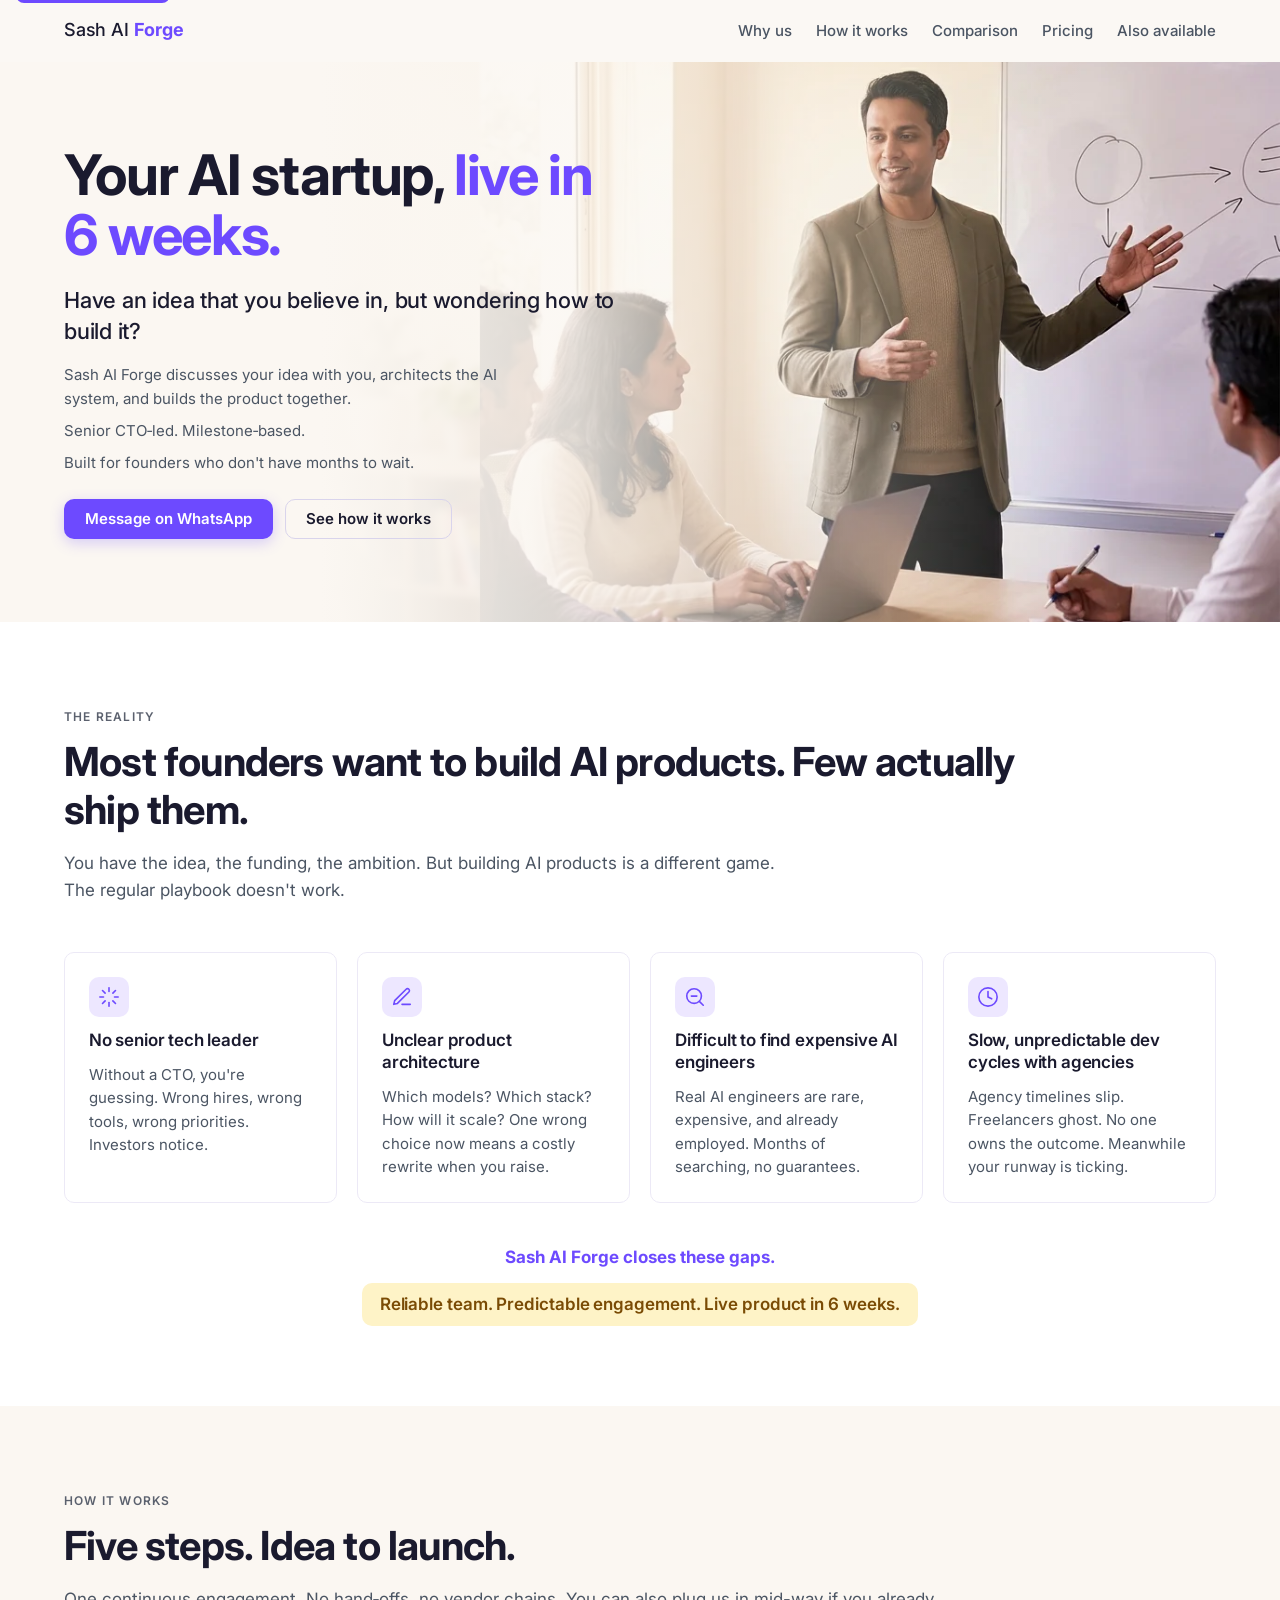
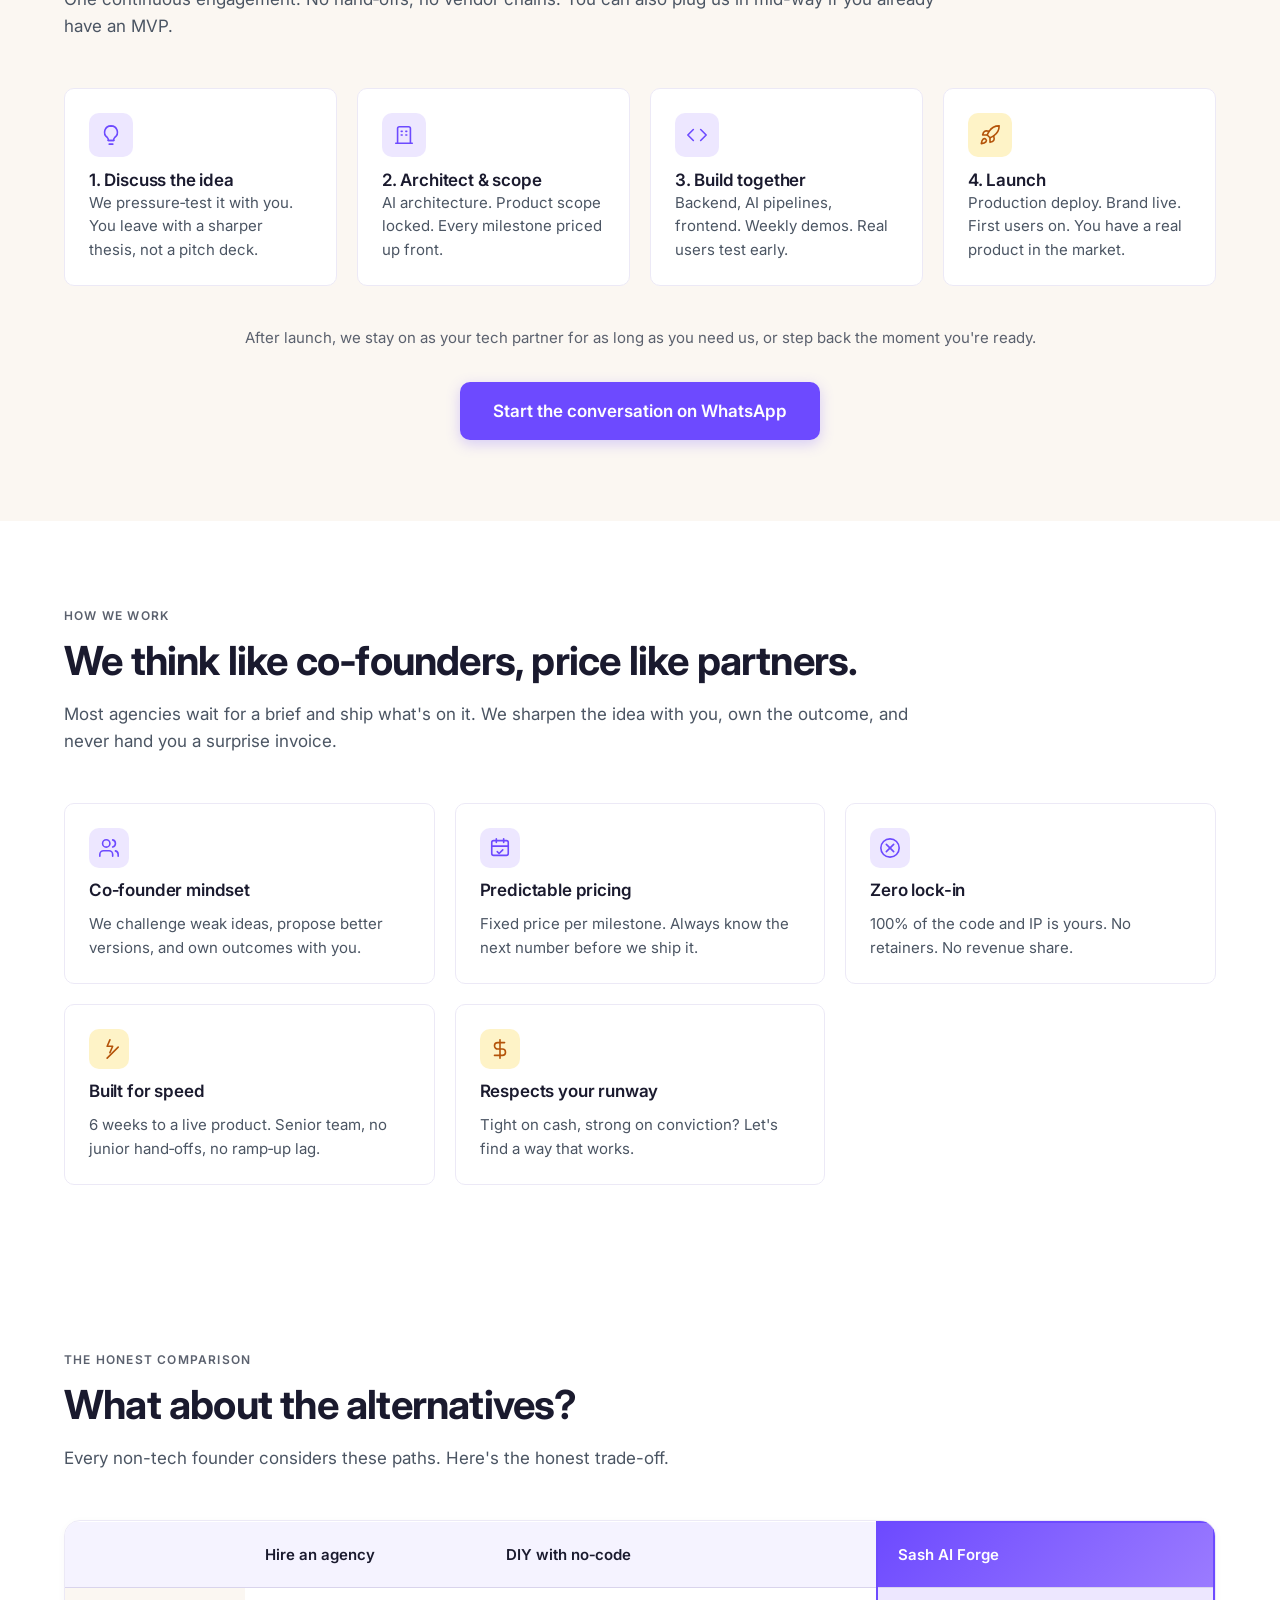
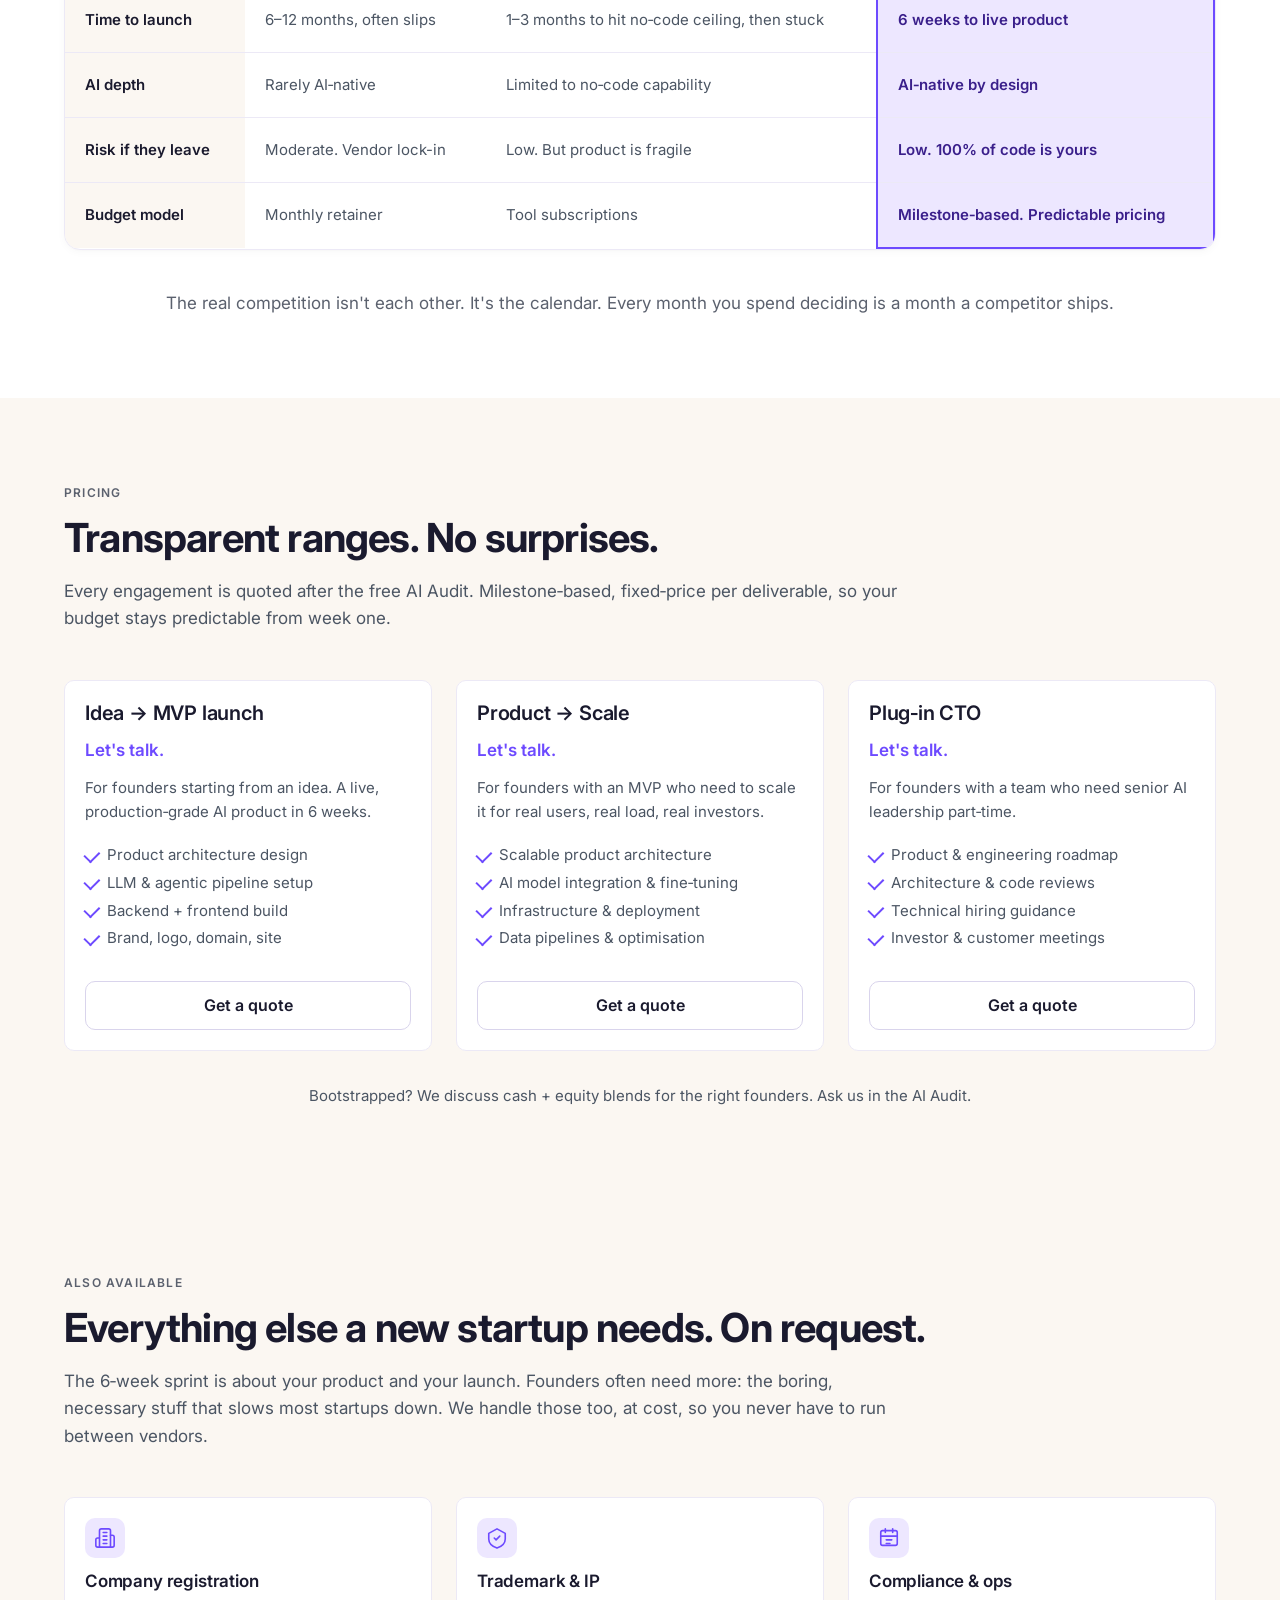
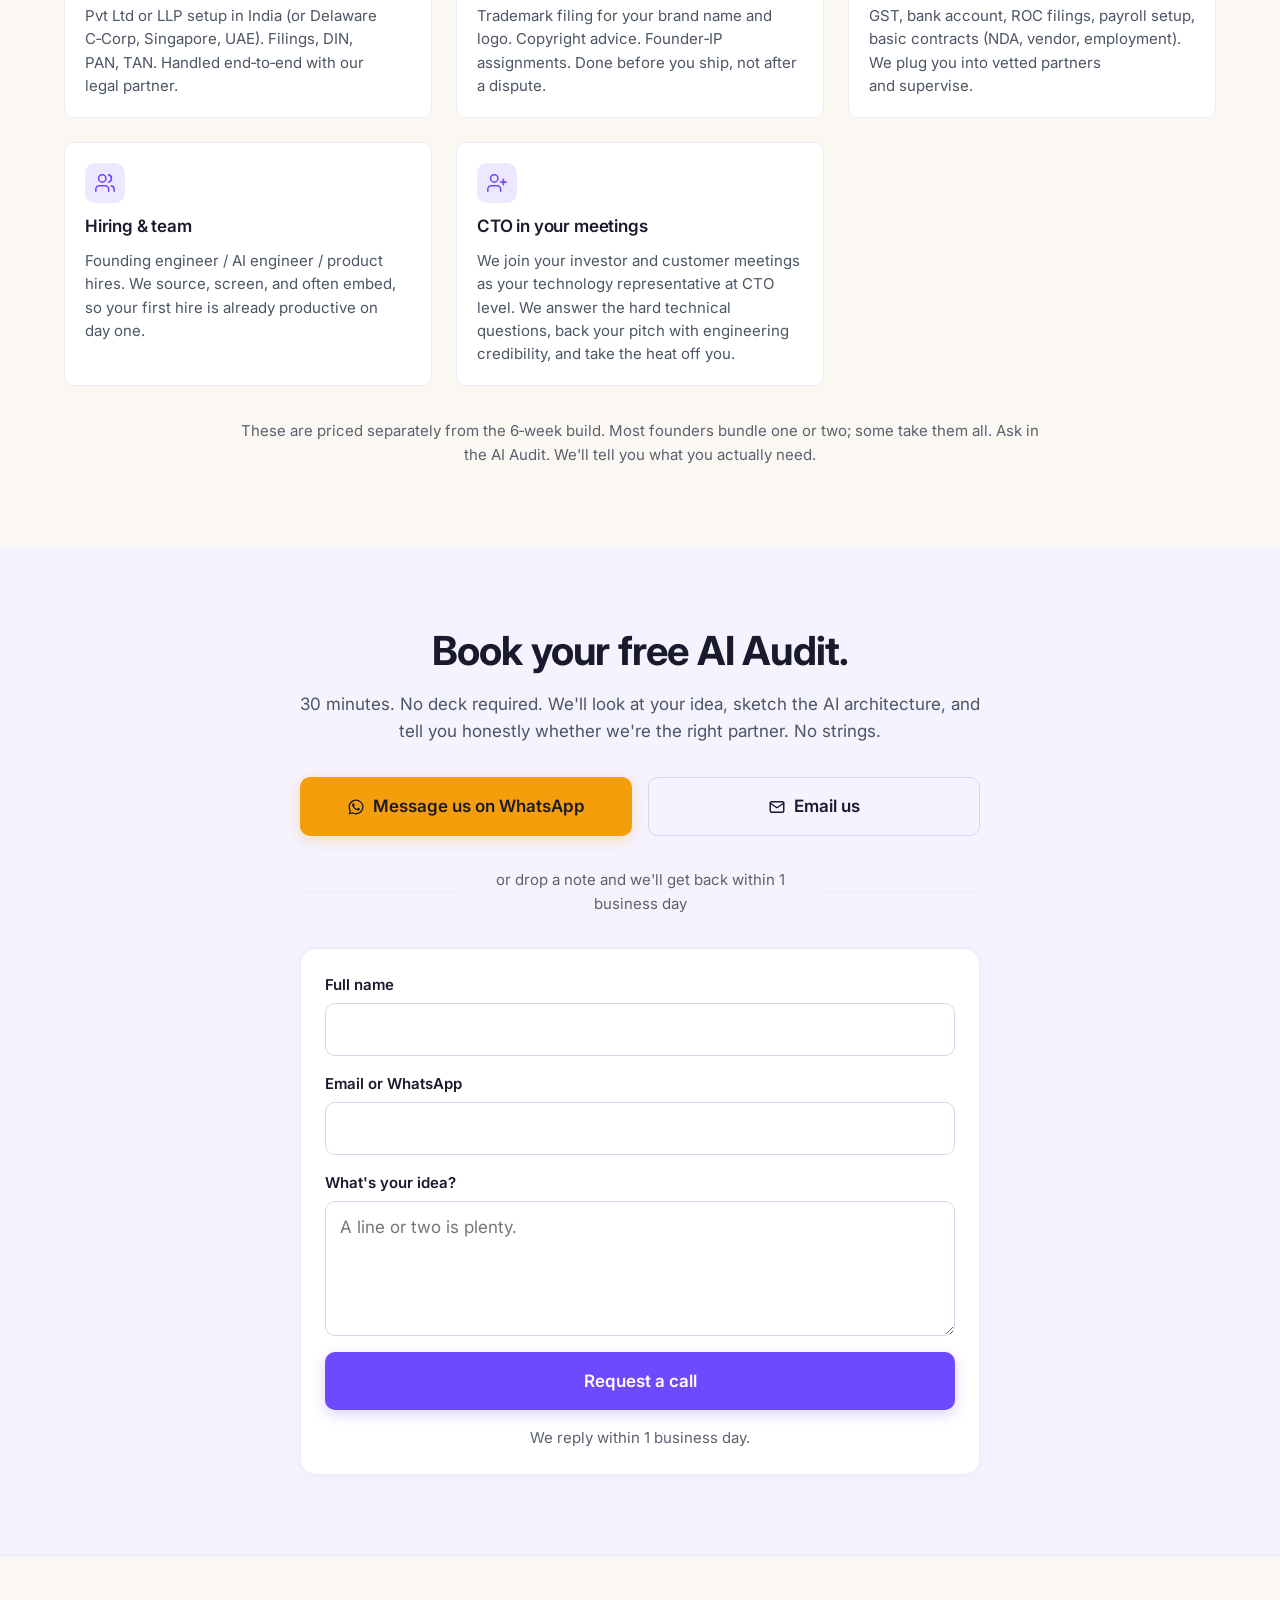
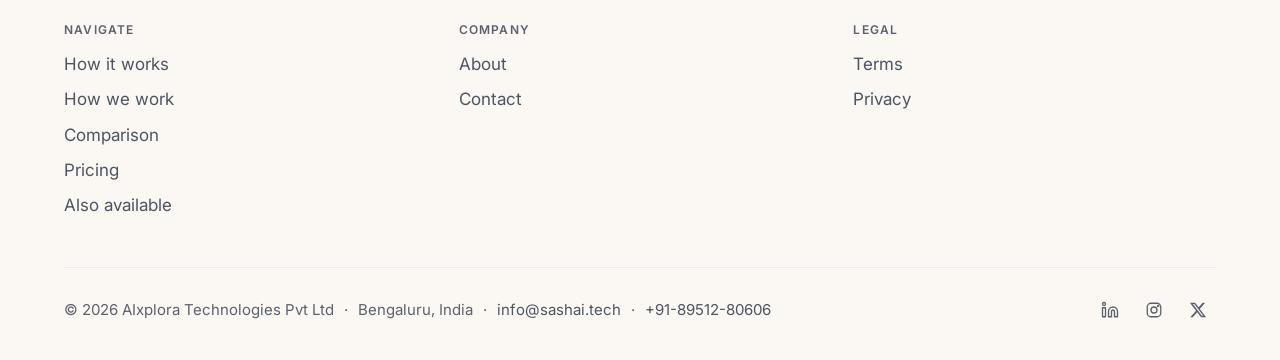
==== commit ed2387e0: "Reality lead line break; drop footer brand column; hero subhead spacing Co-Authored-By: Claude Opus " ====
--- a/index.html
+++ b/index.html
@@ -172,7 +172,7 @@
         <div class="hero__content">
           <h1 id="hero-title" class="hero__title">Your AI startup, <span class="hero__title-accent">live in 6 weeks.</span></h1>
           <p class="hero__tagline">Have an idea that you believe in, but wondering how to build it?</p>
-          <p class="hero__subhead">Sash AI Forge discusses your idea with you, architects the AI system, and builds the product together.<br>Senior CTO‑led. Milestone‑based.<br>Built for founders who don't have months to wait.</p>
+          <p class="hero__subhead"><span class="hero__subhead-line">Sash AI Forge discusses your idea with you, architects the AI system, and builds the product together.</span><span class="hero__subhead-line">Senior CTO‑led. Milestone‑based.</span><span class="hero__subhead-line">Built for founders who don't have months to wait.</span></p>
 
           <div class="hero__ctas">
             <a class="btn btn--primary hero__cta-primary" href="https://wa.me/918951280606" data-wa="Hero">Message on WhatsApp</a>
@@ -188,7 +188,7 @@
         <header class="section-header reveal">
           <p class="eyebrow">THE REALITY</p>
           <h2>Most founders want to build AI products. Few actually ship them.</h2>
-          <p class="lead">You have the idea, the funding, the ambition. But building AI products is a different game. The regular playbook doesn't work.</p>
+          <p class="lead">You have the idea, the funding, the ambition. But building AI products is a different game.<br>The regular playbook doesn't work.</p>
         </header>
 
         <ul class="reality-grid reveal">
@@ -626,10 +626,6 @@
   <footer class="site-footer">
     <div class="container">
       <div class="site-footer__grid">
-        <div class="site-footer__col site-footer__col--brand">
-          <p class="site-footer__wordmark">Sash AI <strong>Forge</strong></p>
-        </div>
-
         <nav class="site-footer__col" aria-labelledby="footer-navigate">
           <p id="footer-navigate" class="site-footer__heading">Navigate</p>
           <ul>
--- a/assets/css/sections.css
+++ b/assets/css/sections.css
@@ -327,7 +327,13 @@
   line-height: 1.6;
   color: var(--text-secondary);
   margin: 0 0 var(--space-6);
-  max-width: 46ch;
+  max-width: 52ch;
+  display: flex;
+  flex-direction: column;
+  gap: var(--space-2);
+}
+.hero__subhead-line {
+  display: block;
 }
 
 .hero__ctas {
@@ -1324,7 +1330,7 @@
 
 @media (min-width: 720px) {
   .site-footer__grid {
-    grid-template-columns: 2fr 1fr 1fr 1fr;
+    grid-template-columns: repeat(3, 1fr);
   }
 }
 
